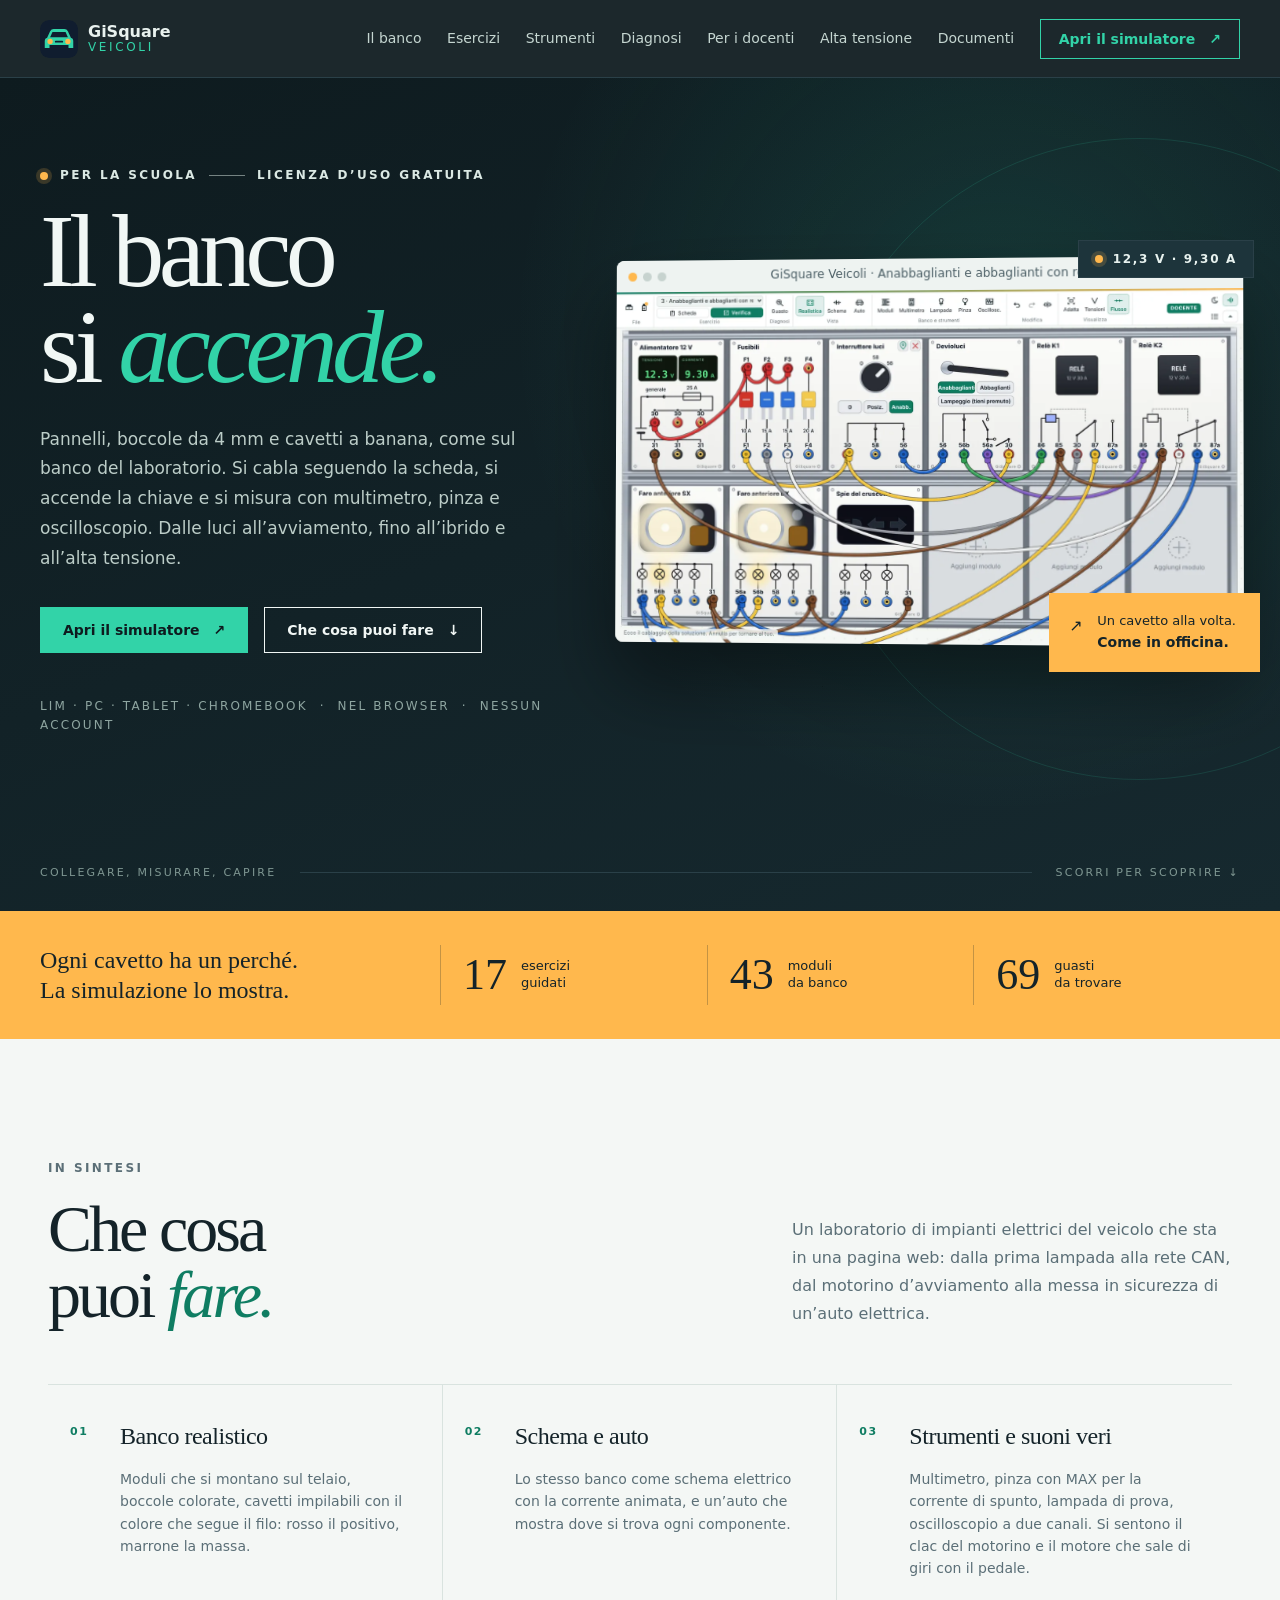
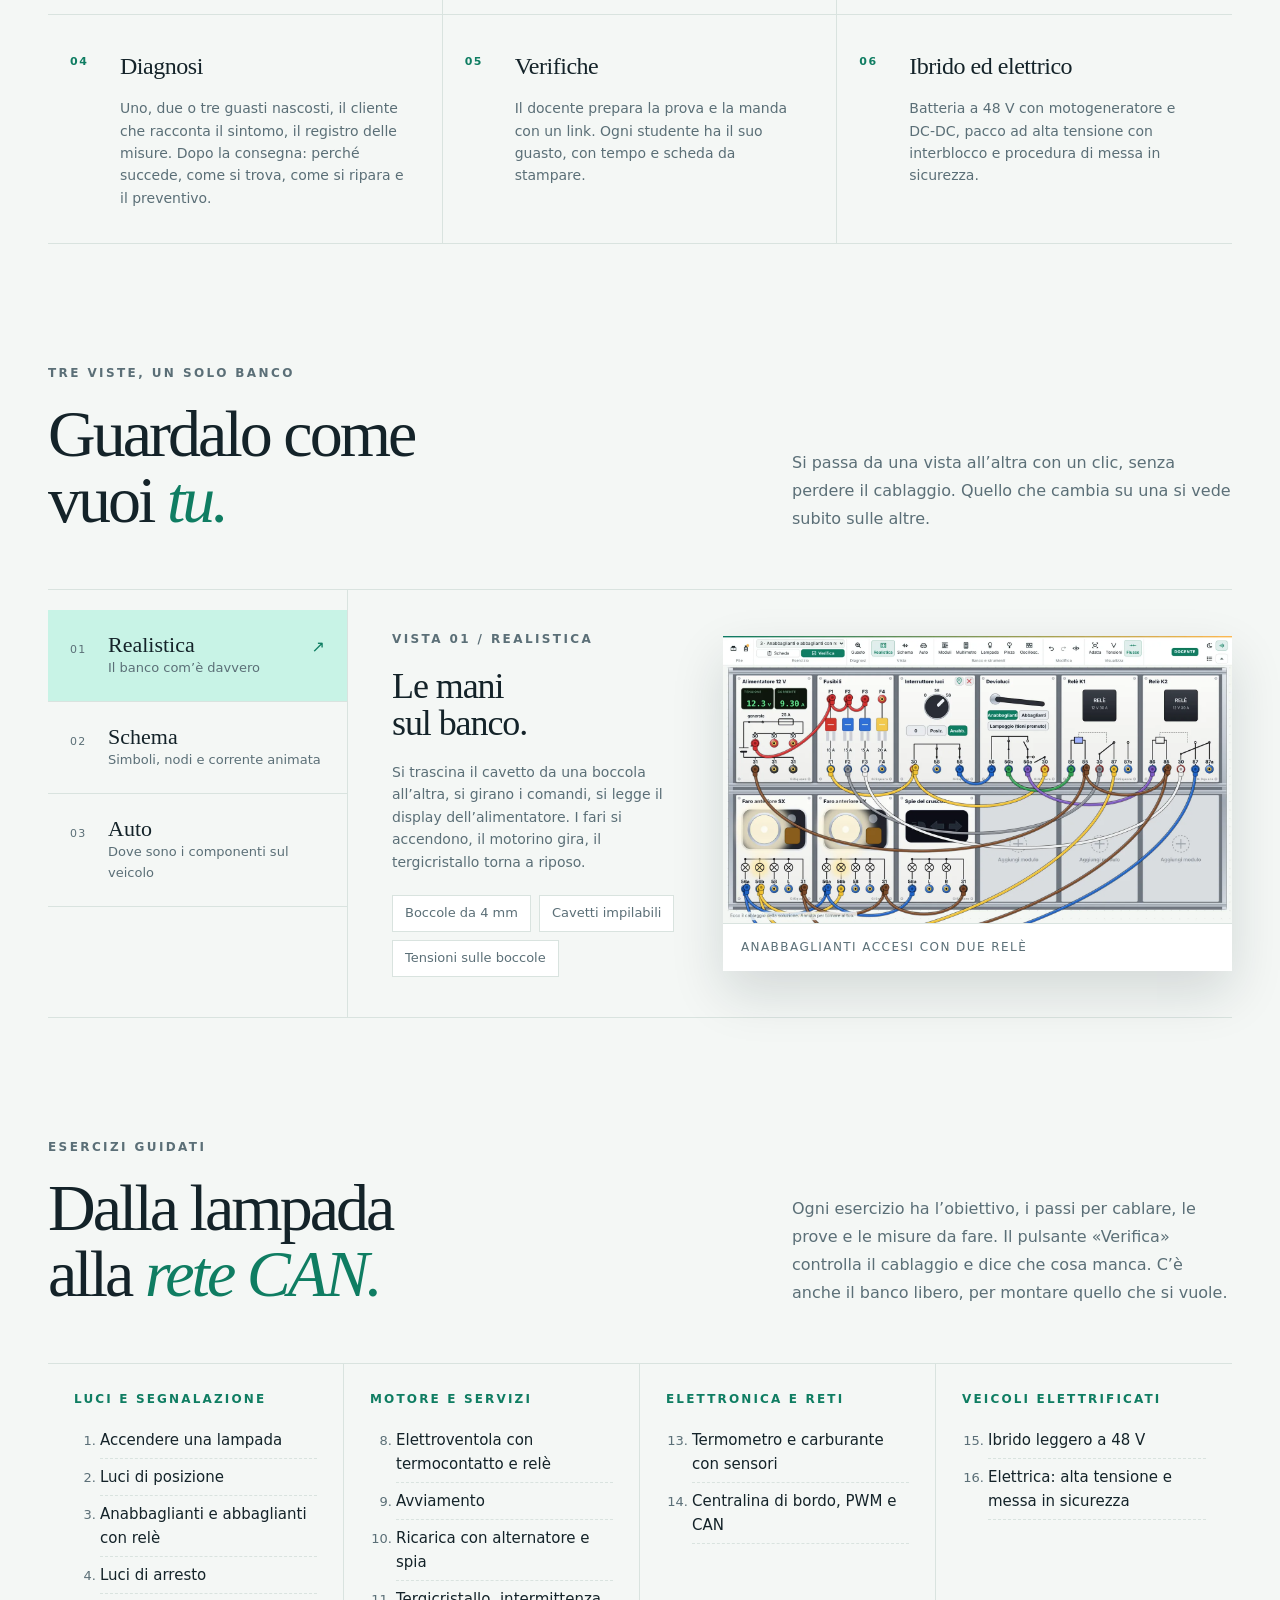
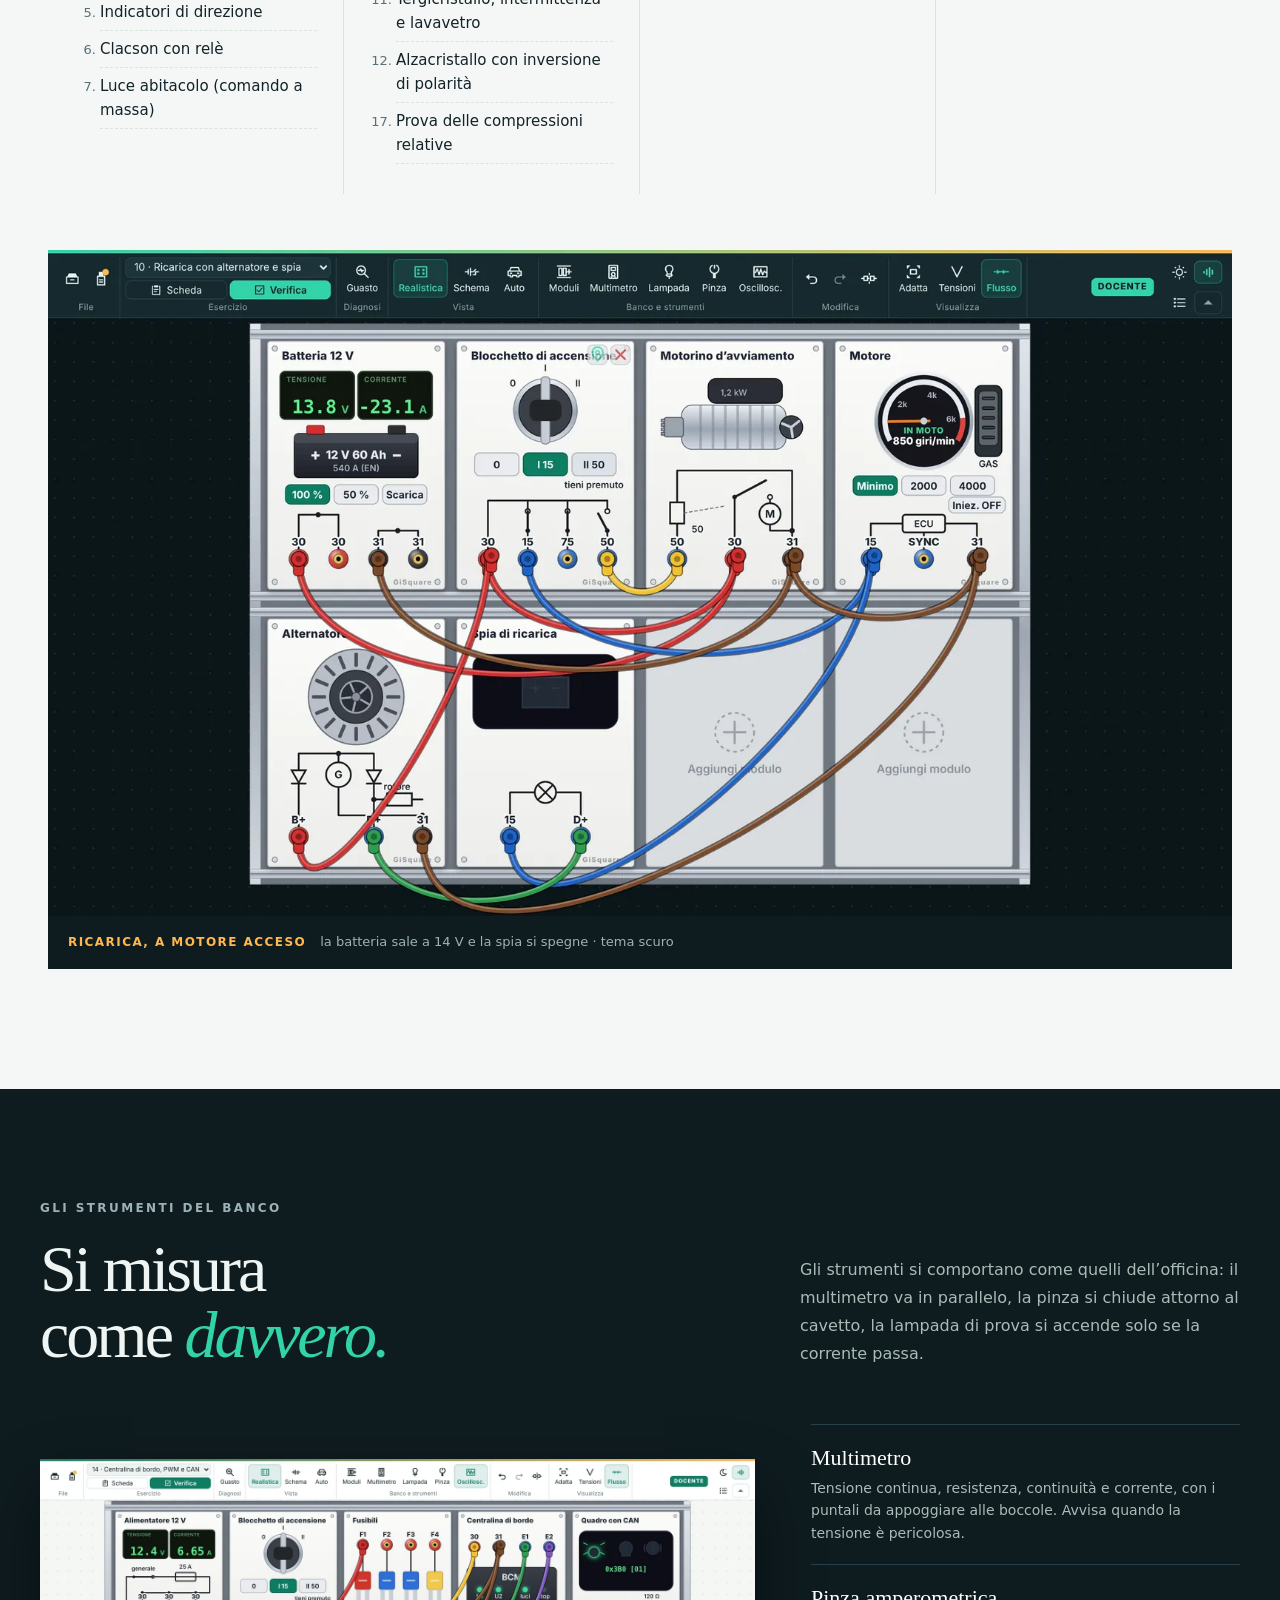
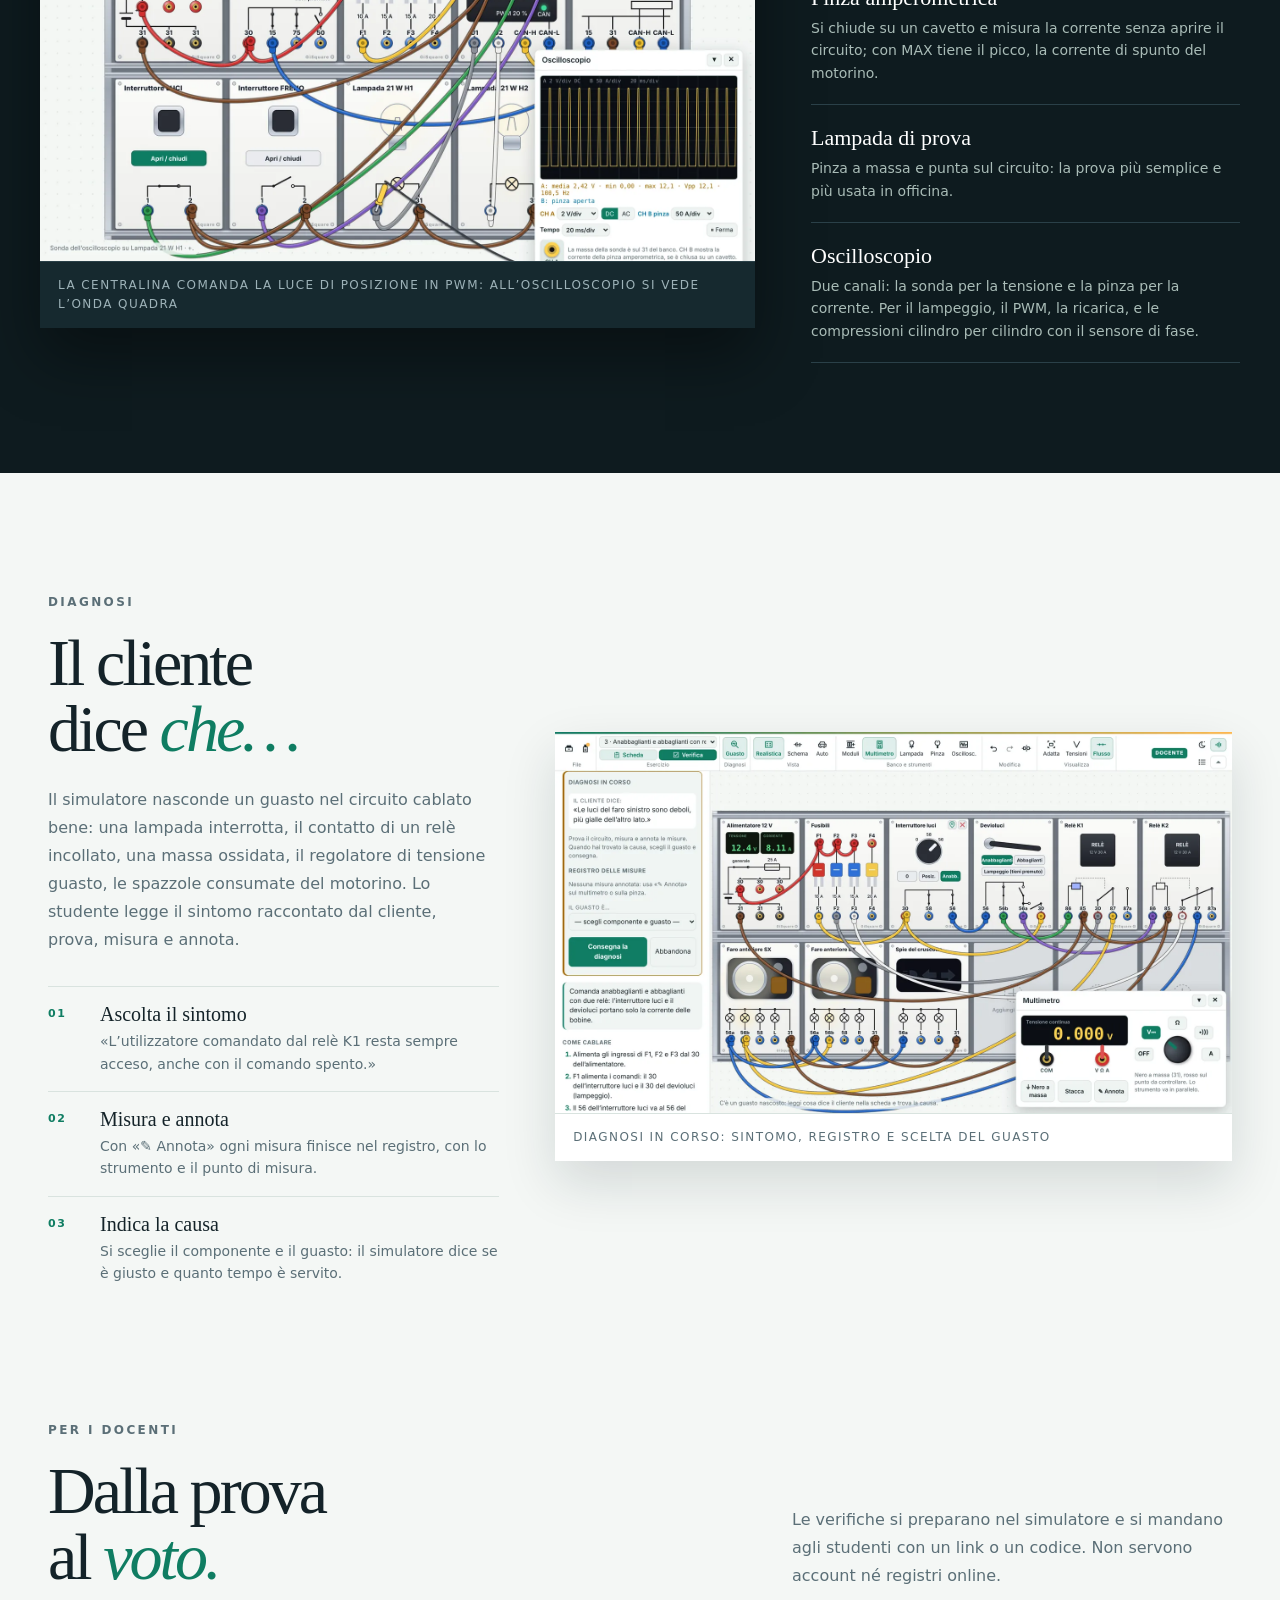
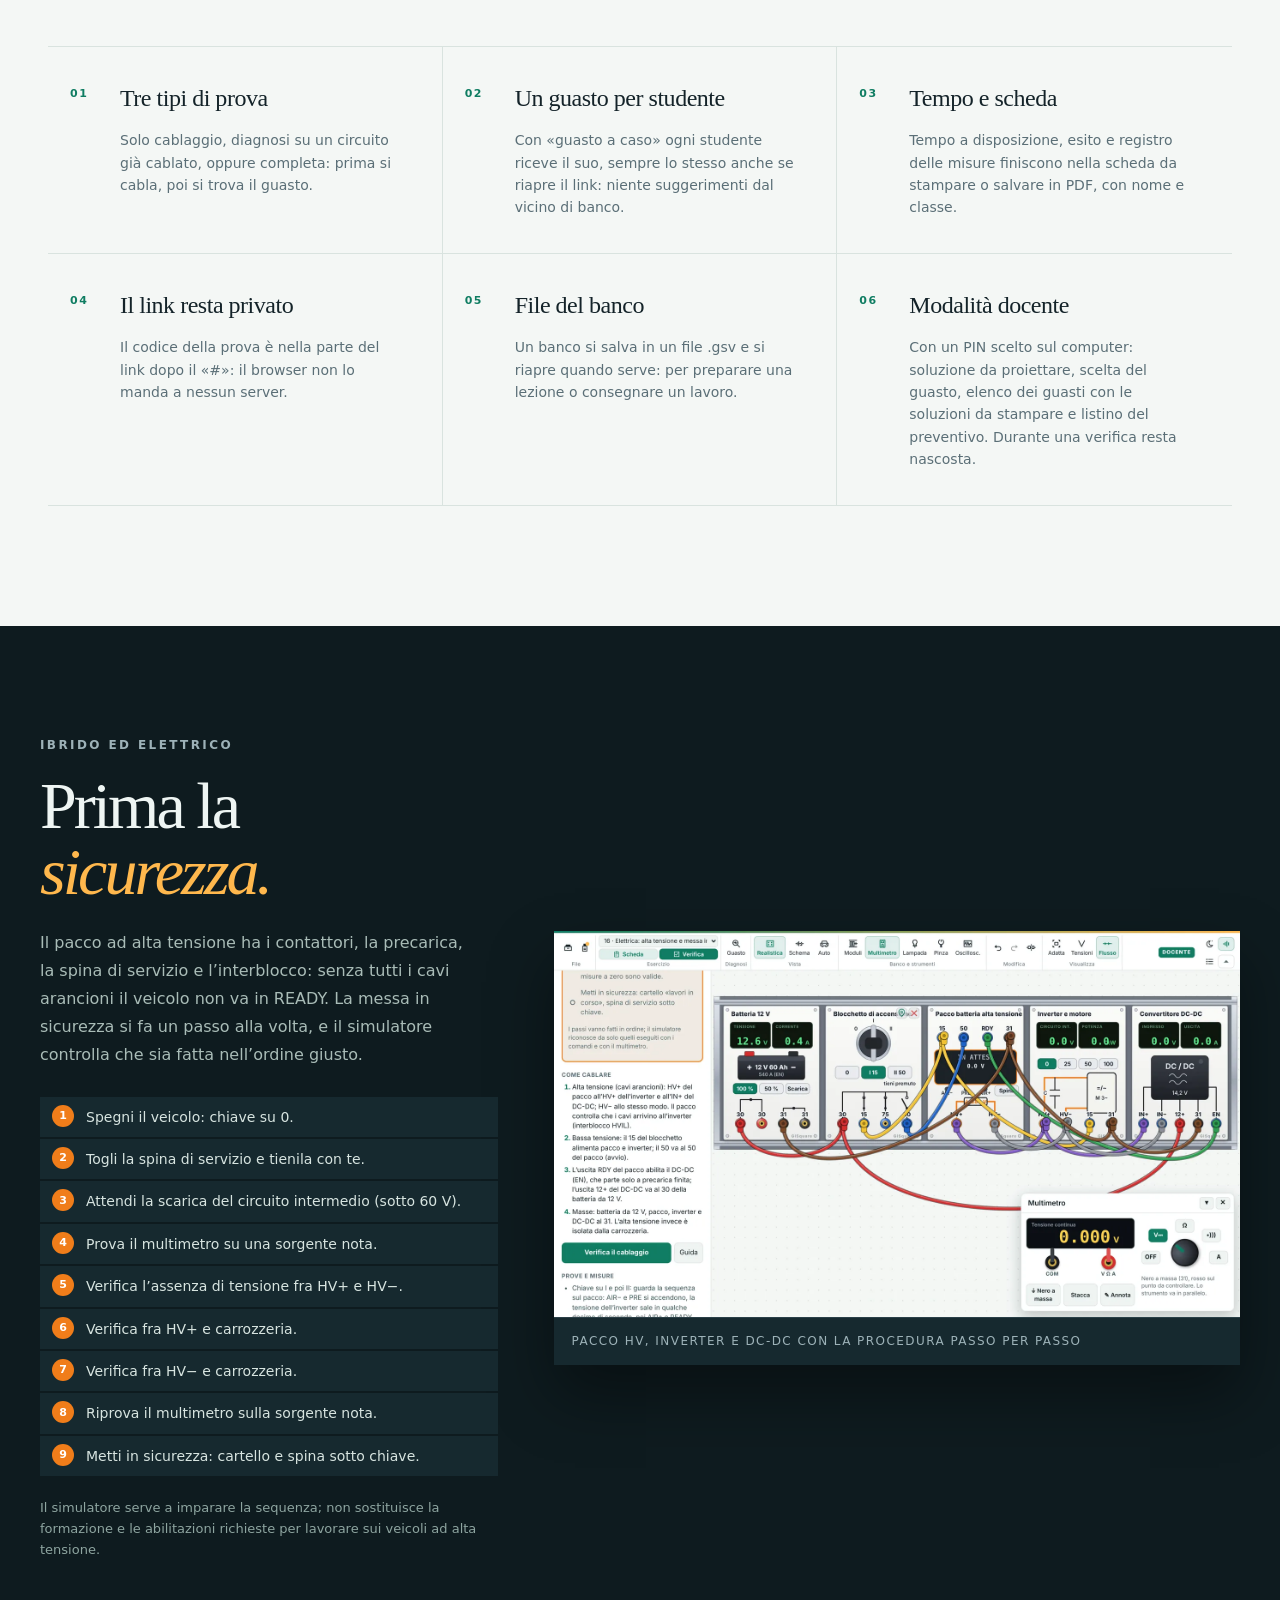
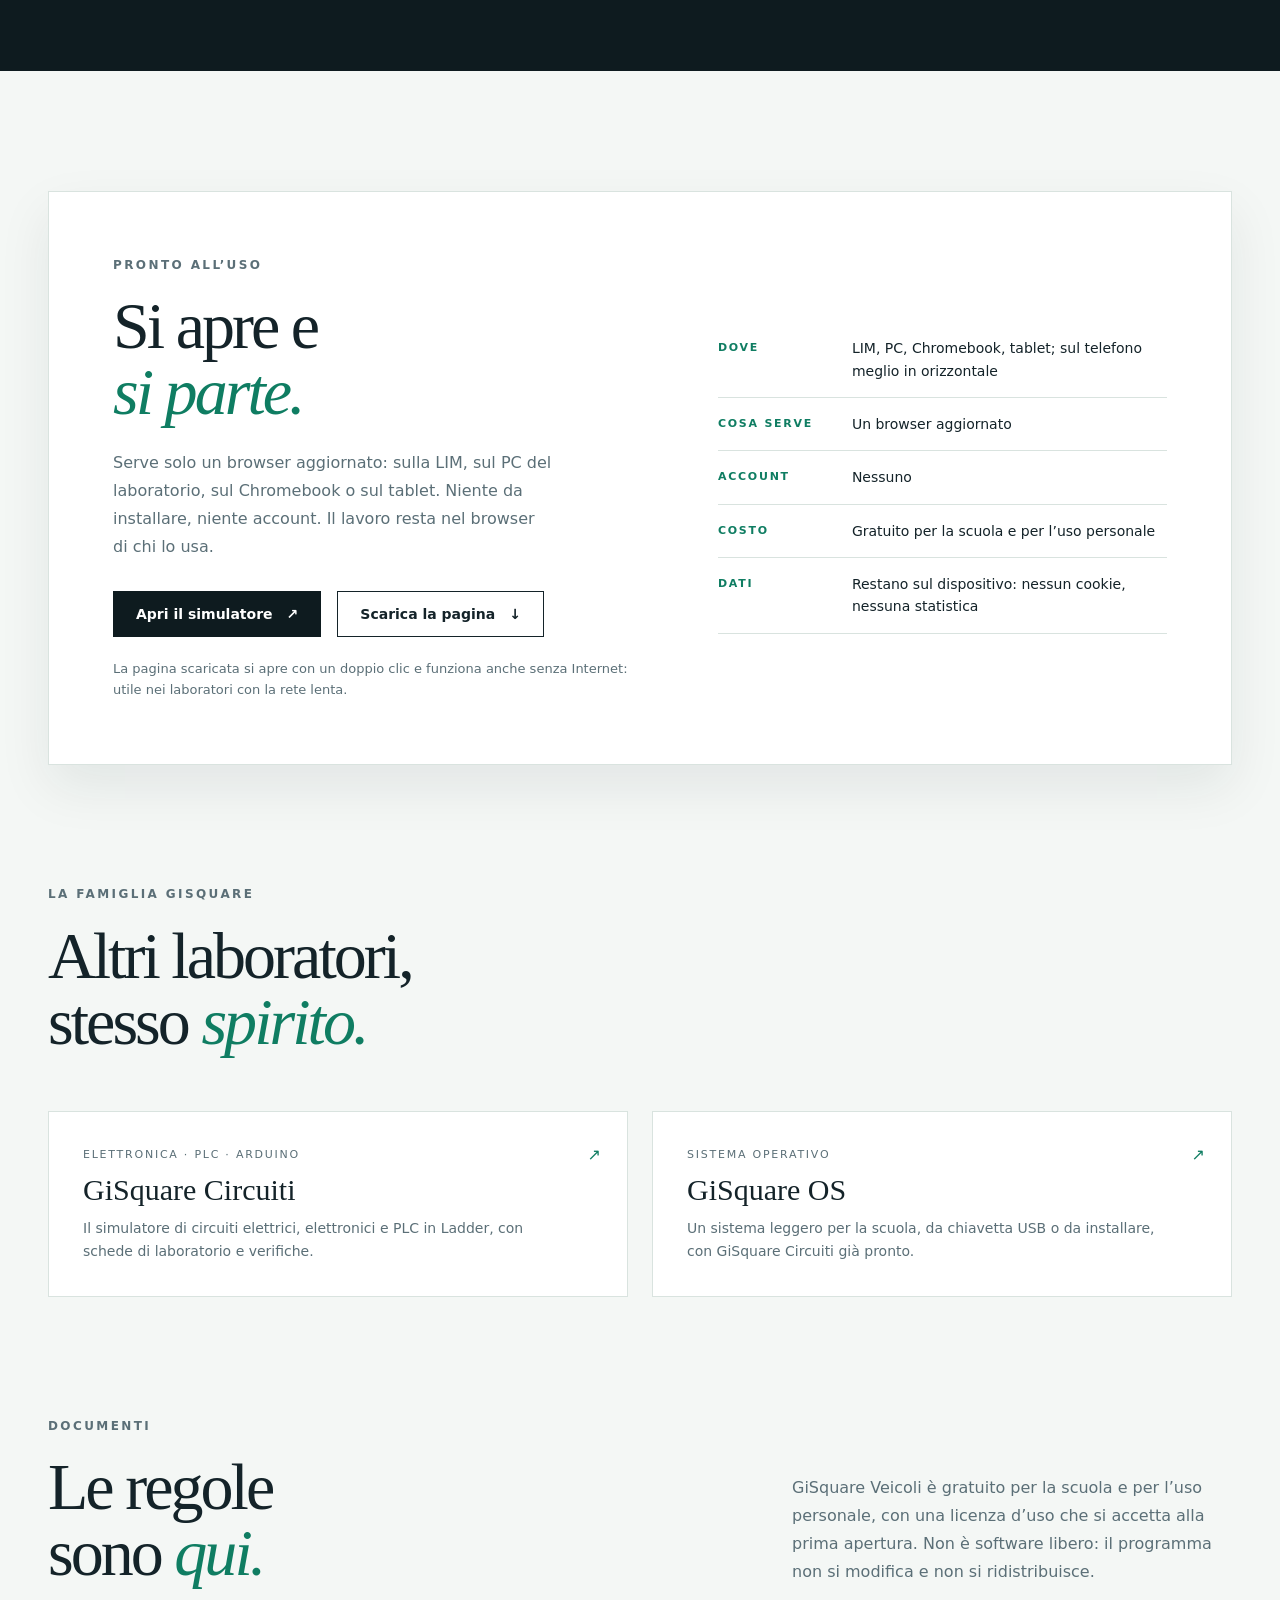
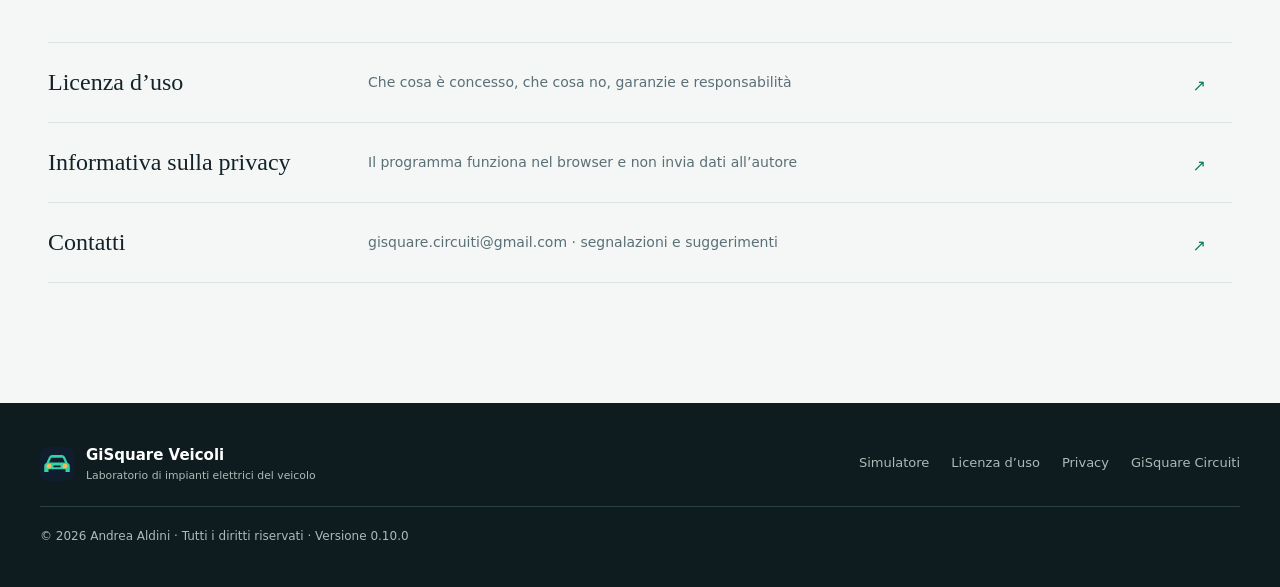
==== index.html @ 6c03151a "GiSquare Veicoli 0.10.0 Co-Authored-By: Claude Opus 5.5 <noreply@anthropic.com> Claude-Session: http" ====
<!doctype html>
<html lang="it">
<head>
<meta charset="utf-8">
<meta name="viewport" content="width=device-width, initial-scale=1">
<title>GiSquare Veicoli · il banco di impianti elettrici del veicolo</title>
<meta name="description" content="Laboratorio virtuale di impianti elettrici del veicolo per la scuola: banco con boccole e cavetti, schema elettrico, multimetro, pinza, oscilloscopio, diagnosi dei guasti e verifiche. Gratuito, nel browser, senza account.">
<link rel="canonical" href="https://gisquarecircuiti.github.io/GiSquareVeicoli/">
<link rel="icon" type="image/svg+xml" href="assets/favicon.svg?v=8822003e4b">
<meta property="og:title" content="GiSquare Veicoli">
<meta property="og:description" content="Il banco di impianti elettrici del veicolo, nel browser. Per la scuola, gratuito.">
<meta property="og:image" content="https://gisquarecircuiti.github.io/GiSquareVeicoli/assets/banco.webp">
<meta name="theme-color" content="#0e1b1f">
<script>
  // I link delle verifiche aperti sull'indirizzo del sito vanno al simulatore.
  if (/^#verifica=/.test(location.hash)) location.replace('app/' + location.hash);
</script>
<link rel="stylesheet" href="styles.css?v=4b788b6f47">
</head>
<body>
<a class="salta" href="#contenuto">Vai al contenuto</a>

<header class="testata" id="testata">
  <a class="marchio" href="#inizio" aria-label="GiSquare Veicoli, inizio pagina">
    <img src="assets/favicon.svg?v=8822003e4b" alt="" width="38" height="38">
    <span><b>GiSquare</b><small>VEICOLI</small></span>
  </a>
  <button class="apri-menu" type="button" aria-expanded="false" aria-controls="nav">Menu</button>
  <nav id="nav" aria-label="Sezioni">
    <a href="#viste">Il banco</a>
    <a href="#esercizi">Esercizi</a>
    <a href="#strumenti">Strumenti</a>
    <a href="#diagnosi">Diagnosi</a>
    <a href="#docenti">Per i docenti</a>
    <a href="#alta-tensione">Alta tensione</a>
    <a href="#documenti">Documenti</a>
    <a class="bottone contorno" href="app/">Apri il simulatore <span aria-hidden="true">↗</span></a>
  </nav>
</header>

<main id="contenuto">

<section class="eroe" id="inizio">
  <div class="eroe-testo">
    <p class="occhiello"><span class="punto"></span>Per la scuola <span class="trattino"></span> Licenza d’uso gratuita</p>
    <h1>Il banco<br>si <em>accende.</em></h1>
    <p class="sottotitolo">Pannelli, boccole da 4 mm e cavetti a banana, come sul banco del laboratorio. Si cabla seguendo la scheda, si accende la chiave e si misura con multimetro, pinza e oscilloscopio. Dalle luci all’avviamento, fino all’ibrido e all’alta tensione.</p>
    <div class="azioni">
      <a class="bottone pieno" href="app/">Apri il simulatore <span aria-hidden="true">↗</span></a>
      <a class="bottone contorno" href="#sintesi">Che cosa puoi fare <span aria-hidden="true">↓</span></a>
    </div>
    <p class="piattaforme">LIM · PC · tablet · Chromebook <span>·</span> nel browser <span>·</span> nessun account</p>
  </div>
  <figure class="eroe-foto">
    <div class="finestra">
      <div class="finestra-barra"><i></i><i></i><i></i><span>GiSquare Veicoli · Anabbaglianti e abbaglianti con relè</span></div>
      <img src="assets/banco.webp?v=d91867b93e" width="1600" height="900" alt="Il banco con alimentatore, fusibili, interruttore luci, devioluci, due relè e i fari accesi, collegati con cavetti colorati">
    </div>
    <span class="etichetta-foto alto"><span class="punto"></span>12,3 V · 9,30 A</span>
    <figcaption class="cartellino"><span aria-hidden="true">↗</span> Un cavetto alla volta.<b>Come in officina.</b></figcaption>
  </figure>
  <div class="eroe-piede"><span>Collegare, misurare, capire</span><span class="riga"></span><a href="#sintesi">Scorri per scoprire ↓</a></div>
</section>

<section class="fascia" aria-label="In numeri">
  <p class="fascia-motto">Ogni cavetto ha un perché.<br>La simulazione lo mostra.</p>
  <div class="numero"><b>17</b><span>esercizi<br>guidati</span></div>
  <div class="numero"><b>43</b><span>moduli<br>da banco</span></div>
  <div class="numero"><b>69</b><span>guasti<br>da trovare</span></div>
</section>

<section class="sezione sintesi" id="sintesi">
  <div class="intesta">
    <div><p class="occhiello">In sintesi</p><h2>Che cosa<br>puoi <em>fare.</em></h2></div>
    <p class="intesta-testo">Un laboratorio di impianti elettrici del veicolo che sta in una pagina web: dalla prima lampada alla rete CAN, dal motorino d’avviamento alla messa in sicurezza di un’auto elettrica.</p>
  </div>
  <ol class="griglia-6">
    <li><span>01</span><h3>Banco realistico</h3><p>Moduli che si montano sul telaio, boccole colorate, cavetti impilabili con il colore che segue il filo: rosso il positivo, marrone la massa.</p></li>
    <li><span>02</span><h3>Schema e auto</h3><p>Lo stesso banco come schema elettrico con la corrente animata, e un’auto che mostra dove si trova ogni componente.</p></li>
    <li><span>03</span><h3>Strumenti e suoni veri</h3><p>Multimetro, pinza con MAX per la corrente di spunto, lampada di prova, oscilloscopio a due canali. Si sentono il clac del motorino e il motore che sale di giri con il pedale.</p></li>
    <li><span>04</span><h3>Diagnosi</h3><p>Uno, due o tre guasti nascosti, il cliente che racconta il sintomo, il registro delle misure. Dopo la consegna: perché succede, come si trova, come si ripara e il preventivo.</p></li>
    <li><span>05</span><h3>Verifiche</h3><p>Il docente prepara la prova e la manda con un link. Ogni studente ha il suo guasto, con tempo e scheda da stampare.</p></li>
    <li><span>06</span><h3>Ibrido ed elettrico</h3><p>Batteria a 48 V con motogeneratore e DC-DC, pacco ad alta tensione con interblocco e procedura di messa in sicurezza.</p></li>
  </ol>
</section>

<section class="sezione viste" id="viste">
  <div class="intesta">
    <div><p class="occhiello">Tre viste, un solo banco</p><h2>Guardalo come<br>vuoi <em>tu.</em></h2></div>
    <p class="intesta-testo">Si passa da una vista all’altra con un clic, senza perdere il cablaggio. Quello che cambia su una si vede subito sulle altre.</p>
  </div>
  <div class="schede-viste">
    <div class="elenco-viste" role="tablist" aria-label="Viste">
      <button role="tab" aria-selected="true" aria-controls="v-reale" id="t-reale"><span>01</span><b>Realistica</b><small>Il banco com’è davvero</small></button>
      <button role="tab" aria-selected="false" aria-controls="v-schema" id="t-schema" tabindex="-1"><span>02</span><b>Schema</b><small>Simboli, nodi e corrente animata</small></button>
      <button role="tab" aria-selected="false" aria-controls="v-auto" id="t-auto" tabindex="-1"><span>03</span><b>Auto</b><small>Dove sono i componenti sul veicolo</small></button>
    </div>
    <div class="pannello-vista" role="tabpanel" id="v-reale" aria-labelledby="t-reale">
      <div class="vista-testo"><p class="occhiello">Vista 01 / Realistica</p><h3>Le mani<br>sul banco.</h3><p>Si trascina il cavetto da una boccola all’altra, si girano i comandi, si legge il display dell’alimentatore. I fari si accendono, il motorino gira, il tergicristallo torna a riposo.</p><ul class="pastiglie"><li>Boccole da 4 mm</li><li>Cavetti impilabili</li><li>Tensioni sulle boccole</li></ul></div>
      <figure class="foto-vista"><img src="assets/banco.webp?v=d91867b93e" width="1600" height="900" alt="Vista realistica del banco" loading="lazy"><figcaption>Anabbaglianti accesi con due relè</figcaption></figure>
    </div>
    <div class="pannello-vista" role="tabpanel" id="v-schema" aria-labelledby="t-schema" hidden>
      <div class="vista-testo"><p class="occhiello">Vista 02 / Schema</p><h3>Il disegno<br>che spiega.</h3><p>Lo stesso cablaggio diventa uno schema con i simboli dei componenti e la corrente che scorre nei fili: si vede dove passa e dove si ferma.</p><ul class="pastiglie"><li>Simboli dei componenti</li><li>Corrente animata</li><li>Stesso cablaggio</li></ul></div>
      <figure class="foto-vista"><img src="assets/schema.webp?v=69f891ab80" width="1600" height="900" alt="Vista schema elettrico dello stesso banco" loading="lazy"><figcaption>Lo stesso circuito, in forma di schema</figcaption></figure>
    </div>
    <div class="pannello-vista" role="tabpanel" id="v-auto" aria-labelledby="t-auto" hidden>
      <div class="vista-testo"><p class="occhiello">Vista 03 / Auto</p><h3>Dal banco<br>al veicolo.</h3><p>Un’auto vista di fianco e dall’alto mostra dove si trovano i componenti montati sul banco: si tocca un componente e si torna al suo pannello.</p><ul class="pastiglie"><li>Fianco e pianta</li><li>Posizioni tipiche</li><li>Anche le parti EV</li></ul></div>
      <figure class="foto-vista"><img src="assets/auto.webp?v=bb07672b60" width="1600" height="900" alt="Vista auto con i componenti indicati sul veicolo" loading="lazy"><figcaption>Dove sono fari, relè, batteria e devioluci</figcaption></figure>
    </div>
  </div>
</section>

<section class="sezione esercizi" id="esercizi">
  <div class="intesta">
    <div><p class="occhiello">Esercizi guidati</p><h2>Dalla lampada<br>alla <em>rete CAN.</em></h2></div>
    <p class="intesta-testo">Ogni esercizio ha l’obiettivo, i passi per cablare, le prove e le misure da fare. Il pulsante «Verifica» controlla il cablaggio e dice che cosa manca. C’è anche il banco libero, per montare quello che si vuole.</p>
  </div>
  <div class="gruppi">
    <div class="gruppo"><h3><span>Luci e segnalazione</span></h3><ol start="1"><li>Accendere una lampada</li><li>Luci di posizione</li><li>Anabbaglianti e abbaglianti con relè</li><li>Luci di arresto</li><li>Indicatori di direzione</li><li>Clacson con relè</li><li>Luce abitacolo (comando a massa)</li></ol></div>
    <div class="gruppo"><h3><span>Motore e servizi</span></h3><ol start="8"><li>Elettroventola con termocontatto e relè</li><li>Avviamento</li><li>Ricarica con alternatore e spia</li><li>Tergicristallo, intermittenza e lavavetro</li><li>Alzacristallo con inversione di polarità</li></ol><ol start="17"><li>Prova delle compressioni relative</li></ol></div>
    <div class="gruppo"><h3><span>Elettronica e reti</span></h3><ol start="13"><li>Termometro e carburante con sensori</li><li>Centralina di bordo, PWM e CAN</li></ol></div>
    <div class="gruppo"><h3><span>Veicoli elettrificati</span></h3><ol start="15"><li>Ibrido leggero a 48 V</li><li>Elettrica: alta tensione e messa in sicurezza</li></ol></div>
  </div>
  <figure class="foto-larga"><img src="assets/ricarica-scuro.webp?v=dd5e781f29" width="1600" height="900" alt="Esercizio di ricarica a motore acceso: batteria a 14 V, motore a 850 giri al minuto" loading="lazy"><figcaption><span>Ricarica, a motore acceso</span> la batteria sale a 14 V e la spia si spegne · tema scuro</figcaption></figure>
</section>

<section class="sezione strumenti scura" id="strumenti">
  <div class="intesta">
    <div><p class="occhiello">Gli strumenti del banco</p><h2>Si misura<br>come <em>davvero.</em></h2></div>
    <p class="intesta-testo">Gli strumenti si comportano come quelli dell’officina: il multimetro va in parallelo, la pinza si chiude attorno al cavetto, la lampada di prova si accende solo se la corrente passa.</p>
  </div>
  <div class="due-colonne">
    <figure class="foto-vista"><img src="assets/oscilloscopio.webp?v=94d6a7a967" width="1600" height="900" alt="Oscilloscopio che mostra il comando PWM della centralina sulla lampada posteriore" loading="lazy"><figcaption>La centralina comanda la luce di posizione in PWM: all’oscilloscopio si vede l’onda quadra</figcaption></figure>
    <ul class="schede-strumenti">
      <li><b>Multimetro</b><span>Tensione continua, resistenza, continuità e corrente, con i puntali da appoggiare alle boccole. Avvisa quando la tensione è pericolosa.</span></li>
      <li><b>Pinza amperometrica</b><span>Si chiude su un cavetto e misura la corrente senza aprire il circuito; con MAX tiene il picco, la corrente di spunto del motorino.</span></li>
      <li><b>Lampada di prova</b><span>Pinza a massa e punta sul circuito: la prova più semplice e più usata in officina.</span></li>
      <li><b>Oscilloscopio</b><span>Due canali: la sonda per la tensione e la pinza per la corrente. Per il lampeggio, il PWM, la ricarica, e le compressioni cilindro per cilindro con il sensore di fase.</span></li>
    </ul>
  </div>
</section>

<section class="sezione diagnosi" id="diagnosi">
  <div class="due-colonne inverso">
    <div>
      <p class="occhiello">Diagnosi</p>
      <h2>Il cliente<br>dice <em>che…</em></h2>
      <p class="intesta-testo">Il simulatore nasconde un guasto nel circuito cablato bene: una lampada interrotta, il contatto di un relè incollato, una massa ossidata, il regolatore di tensione guasto, le spazzole consumate del motorino. Lo studente legge il sintomo raccontato dal cliente, prova, misura e annota.</p>
      <ol class="passi">
        <li><b>Ascolta il sintomo</b><span>«L’utilizzatore comandato dal relè K1 resta sempre acceso, anche con il comando spento.»</span></li>
        <li><b>Misura e annota</b><span>Con «✎ Annota» ogni misura finisce nel registro, con lo strumento e il punto di misura.</span></li>
        <li><b>Indica la causa</b><span>Si sceglie il componente e il guasto: il simulatore dice se è giusto e quanto tempo è servito.</span></li>
      </ol>
    </div>
    <figure class="foto-vista"><img src="assets/diagnosi.webp?v=4df94ea071" width="1600" height="900" alt="Diagnosi in corso con il sintomo del cliente e il registro delle misure" loading="lazy"><figcaption>Diagnosi in corso: sintomo, registro e scelta del guasto</figcaption></figure>
  </div>
</section>

<section class="sezione docenti" id="docenti">
  <div class="intesta">
    <div><p class="occhiello">Per i docenti</p><h2>Dalla prova<br>al <em>voto.</em></h2></div>
    <p class="intesta-testo">Le verifiche si preparano nel simulatore e si mandano agli studenti con un link o un codice. Non servono account né registri online.</p>
  </div>
  <ol class="griglia-6 tre">
    <li><span>01</span><h3>Tre tipi di prova</h3><p>Solo cablaggio, diagnosi su un circuito già cablato, oppure completa: prima si cabla, poi si trova il guasto.</p></li>
    <li><span>02</span><h3>Un guasto per studente</h3><p>Con «guasto a caso» ogni studente riceve il suo, sempre lo stesso anche se riapre il link: niente suggerimenti dal vicino di banco.</p></li>
    <li><span>03</span><h3>Tempo e scheda</h3><p>Tempo a disposizione, esito e registro delle misure finiscono nella scheda da stampare o salvare in PDF, con nome e classe.</p></li>
    <li><span>04</span><h3>Il link resta privato</h3><p>Il codice della prova è nella parte del link dopo il «#»: il browser non lo manda a nessun server.</p></li>
    <li><span>05</span><h3>File del banco</h3><p>Un banco si salva in un file .gsv e si riapre quando serve: per preparare una lezione o consegnare un lavoro.</p></li>
    <li><span>06</span><h3>Modalità docente</h3><p>Con un PIN scelto sul computer: soluzione da proiettare, scelta del guasto, elenco dei guasti con le soluzioni da stampare e listino del preventivo. Durante una verifica resta nascosta.</p></li>
  </ol>
</section>

<section class="sezione alta scura" id="alta-tensione">
  <div class="due-colonne">
    <div>
      <p class="occhiello arancio">Ibrido ed elettrico</p>
      <h2>Prima la<br><em>sicurezza.</em></h2>
      <p class="intesta-testo">Il pacco ad alta tensione ha i contattori, la precarica, la spina di servizio e l’interblocco: senza tutti i cavi arancioni il veicolo non va in READY. La messa in sicurezza si fa un passo alla volta, e il simulatore controlla che sia fatta nell’ordine giusto.</p>
      <ol class="procedura">
        <li>Spegni il veicolo: chiave su 0.</li>
        <li>Togli la spina di servizio e tienila con te.</li>
        <li>Attendi la scarica del circuito intermedio (sotto 60 V).</li>
        <li>Prova il multimetro su una sorgente nota.</li>
        <li>Verifica l’assenza di tensione fra HV+ e HV−.</li>
        <li>Verifica fra HV+ e carrozzeria.</li>
        <li>Verifica fra HV− e carrozzeria.</li>
        <li>Riprova il multimetro sulla sorgente nota.</li>
        <li>Metti in sicurezza: cartello e spina sotto chiave.</li>
      </ol>
      <p class="nota">Il simulatore serve a imparare la sequenza; non sostituisce la formazione e le abilitazioni richieste per lavorare sui veicoli ad alta tensione.</p>
    </div>
    <figure class="foto-vista"><img src="assets/alta-tensione.webp?v=b2bb347fac" width="1600" height="900" alt="Esercizio sull'auto elettrica con pacco ad alta tensione, inverter, DC-DC e procedura di messa in sicurezza" loading="lazy"><figcaption>Pacco HV, inverter e DC-DC con la procedura passo per passo</figcaption></figure>
  </div>
</section>

<section class="sezione usa" id="usa">
  <div class="usa-riquadro">
    <div>
      <p class="occhiello">Pronto all’uso</p>
      <h2>Si apre e<br><em>si parte.</em></h2>
      <p class="intesta-testo">Serve solo un browser aggiornato: sulla LIM, sul PC del laboratorio, sul Chromebook o sul tablet. Niente da installare, niente account. Il lavoro resta nel browser di chi lo usa.</p>
      <div class="azioni">
        <a class="bottone pieno" href="app/">Apri il simulatore <span aria-hidden="true">↗</span></a>
        <a class="bottone contorno" href="app/index.html" download="GiSquare-Veicoli.html">Scarica la pagina <span aria-hidden="true">↓</span></a>
      </div>
      <p class="nota">La pagina scaricata si apre con un doppio clic e funziona anche senza Internet: utile nei laboratori con la rete lenta.</p>
    </div>
    <ul class="requisiti">
      <li><b>Dove</b><span>LIM, PC, Chromebook, tablet; sul telefono meglio in orizzontale</span></li>
      <li><b>Cosa serve</b><span>Un browser aggiornato</span></li>
      <li><b>Account</b><span>Nessuno</span></li>
      <li><b>Costo</b><span>Gratuito per la scuola e per l’uso personale</span></li>
      <li><b>Dati</b><span>Restano sul dispositivo: nessun cookie, nessuna statistica</span></li>
    </ul>
  </div>
</section>

<section class="sezione famiglia" id="famiglia">
  <div class="intesta">
    <div><p class="occhiello">La famiglia GiSquare</p><h2>Altri laboratori,<br>stesso <em>spirito.</em></h2></div>
  </div>
  <div class="carte">
    <a class="carta" href="https://gisquarecircuiti.github.io/GiSquareCircuiti/"><span class="carta-tag">Elettronica · PLC · Arduino</span><b>GiSquare Circuiti</b><span>Il simulatore di circuiti elettrici, elettronici e PLC in Ladder, con schede di laboratorio e verifiche.</span><i aria-hidden="true">↗</i></a>
    <a class="carta" href="https://gisquarecircuiti.github.io/GiSquareOS/"><span class="carta-tag">Sistema operativo</span><b>GiSquare OS</b><span>Un sistema leggero per la scuola, da chiavetta USB o da installare, con GiSquare Circuiti già pronto.</span><i aria-hidden="true">↗</i></a>
  </div>
</section>

<section class="sezione documenti" id="documenti">
  <div class="intesta">
    <div><p class="occhiello">Documenti</p><h2>Le regole<br>sono <em>qui.</em></h2></div>
    <p class="intesta-testo">GiSquare Veicoli è gratuito per la scuola e per l’uso personale, con una licenza d’uso che si accetta alla prima apertura. Non è software libero: il programma non si modifica e non si ridistribuisce.</p>
  </div>
  <ul class="documenti-elenco">
    <li><a href="legal/LICENZA-D-USO.html"><b>Licenza d’uso</b><span>Che cosa è concesso, che cosa no, garanzie e responsabilità</span><i aria-hidden="true">↗</i></a></li>
    <li><a href="legal/INFORMATIVA-PRIVACY.html"><b>Informativa sulla privacy</b><span>Il programma funziona nel browser e non invia dati all’autore</span><i aria-hidden="true">↗</i></a></li>
    <li><a href="mailto:gisquare.circuiti@gmail.com"><b>Contatti</b><span>gisquare.circuiti@gmail.com · segnalazioni e suggerimenti</span><i aria-hidden="true">↗</i></a></li>
  </ul>
</section>

</main>

<footer class="piede">
  <div class="piede-marchio"><img src="assets/favicon.svg?v=8822003e4b" alt="" width="34" height="34"><span><b>GiSquare Veicoli</b><small>Laboratorio di impianti elettrici del veicolo</small></span></div>
  <nav aria-label="Collegamenti"><a href="app/">Simulatore</a><a href="legal/LICENZA-D-USO.html">Licenza d’uso</a><a href="legal/INFORMATIVA-PRIVACY.html">Privacy</a><a href="https://gisquarecircuiti.github.io/GiSquareCircuiti/">GiSquare Circuiti</a></nav>
  <p>© 2026 Andrea Aldini · Tutti i diritti riservati · Versione <span id="versione">0.10.0</span></p>
</footer>

<script src="sito.js?v=09aad7f8fa" defer></script>
</body>
</html>
---- styles.css ----
/* GiSquare Veicoli · sito. Stessa impostazione di GiSquare Circuiti, colori del marchio Veicoli:
   verde acqua della carrozzeria e ambra dei fari, su fondo grafite. */
:root {
  --ink: #142329;
  --notte: #0e1b1f;
  --notte-2: #16292f;
  --notte-3: #1d343b;
  --tenue: #5b6f77;
  --tenue-scuro: #9db2b8;
  --verde: #32d3a8;
  --verde-scuro: #0f7d62;
  --verde-tenue: #c8f3e6;
  --ambra: #ffb84d;
  --ambra-tenue: #ffe3b8;
  --arancio: #f07d1a;
  --carta: #f4f7f5;
  --bianco: #fff;
  --linea: #d9e3df;
  --linea-scura: #2a4048;
  --serif: Georgia, 'Times New Roman', serif;
  --sans: system-ui, -apple-system, 'Segoe UI', Roboto, Arial, sans-serif;
  --larghezza: min(1200px, calc(100% - 96px));
  color-scheme: light;
}
* { box-sizing: border-box; }
html { scroll-behavior: smooth; scroll-padding-top: 84px; }
body { margin: 0; background: var(--carta); color: var(--ink); font: 16px/1.6 var(--sans); -webkit-font-smoothing: antialiased; overflow-x: hidden; }
img { max-width: 100%; height: auto; display: block; }
a { color: inherit; }
h1, h2, h3 { font-family: var(--serif); font-weight: 400; margin: 0; letter-spacing: -0.02em; }
h2 { font-size: clamp(40px, 5.4vw, 66px); line-height: 1; letter-spacing: -0.045em; }
h2 em, h1 em { color: var(--verde-scuro); }
.salta { position: absolute; left: -999px; top: 8px; background: var(--ambra); color: var(--ink); padding: 8px 14px; z-index: 50; }
.salta:focus { left: 8px; }
:focus-visible { outline: 2px solid var(--ambra); outline-offset: 3px; }

.occhiello { display: flex; align-items: center; gap: 12px; margin: 0 0 18px; font-size: 12px; font-weight: 700; letter-spacing: 0.2em; text-transform: uppercase; color: var(--tenue); }
.occhiello.arancio { color: var(--ambra); }
.punto { width: 8px; height: 8px; border-radius: 50%; background: var(--ambra); box-shadow: 0 0 0 4px rgba(255, 184, 77, 0.18); flex: none; }
.trattino { width: 36px; height: 1px; background: currentColor; opacity: 0.5; }

.bottone { display: inline-flex; align-items: center; gap: 14px; padding: 15px 22px; font: 700 14px/1 var(--sans); text-decoration: none; border: 1px solid transparent; transition: background 0.15s, color 0.15s, transform 0.15s; white-space: nowrap; }
.bottone:hover { transform: translateY(-1px); }
.bottone.pieno { background: var(--verde); color: var(--notte); }
.bottone.pieno:hover { background: #5de3be; }
.bottone.contorno { border-color: currentColor; }
.bottone.contorno:hover { background: rgba(255, 255, 255, 0.08); }

/* testata */
.testata { position: sticky; top: 0; z-index: 20; height: 78px; display: flex; align-items: center; justify-content: space-between; gap: 24px; padding: 0 max(24px, calc((100% - 1200px) / 2)); background: rgba(14, 27, 31, 0.94); backdrop-filter: blur(10px); color: #e9f2ef; border-bottom: 1px solid var(--linea-scura); }
.marchio { display: flex; align-items: center; gap: 10px; text-decoration: none; flex: none; }
.marchio img { border-radius: 9px; }
.marchio span { display: flex; flex-direction: column; line-height: 1.05; }
.marchio b { font-size: 16px; }
.marchio small { font-size: 12px; letter-spacing: 0.22em; color: var(--verde); }
.testata nav { display: flex; align-items: center; gap: clamp(14px, 2vw, 30px); font-size: 14px; }
.testata nav a:not(.bottone) { text-decoration: none; color: #c5d6d1; }
.testata nav a:not(.bottone):hover { color: var(--verde); }
.testata nav .bottone { padding: 12px 18px; color: var(--verde); }
.apri-menu { display: none; background: none; border: 1px solid var(--linea-scura); color: inherit; font: 600 14px var(--sans); padding: 9px 14px; cursor: pointer; }

/* eroe */
.eroe { position: relative; display: grid; grid-template-columns: 0.9fr 1.1fr; gap: 56px; align-items: center; padding: 88px max(24px, calc((100% - 1200px) / 2)) 0; background: radial-gradient(circle at 78% 30%, rgba(50, 211, 168, 0.13), transparent 42%), linear-gradient(160deg, var(--notte) 0%, var(--notte-2) 100%); color: #f1f7f5; overflow: hidden; }
.eroe::after { content: ''; position: absolute; right: -180px; top: 60px; width: 640px; height: 640px; border: 1px solid rgba(50, 211, 168, 0.14); border-radius: 50%; pointer-events: none; }
.eroe .occhiello { color: #dbe9e4; }
.eroe h1 { font-size: clamp(58px, 8.4vw, 104px); line-height: 0.92; letter-spacing: -0.055em; margin-bottom: 30px; }
.eroe h1 em { color: var(--verde); }
.sottotitolo { font-size: 17px; line-height: 1.75; color: #bccdc8; max-width: 520px; margin: 0 0 34px; }
.azioni { display: flex; flex-wrap: wrap; gap: 16px; }
.eroe .bottone.contorno { color: #f1f7f5; }
.piattaforme { margin: 44px 0 0; font-size: 12px; letter-spacing: 0.18em; text-transform: uppercase; color: #8ea5a0; }
.piattaforme span { margin: 0 6px; }
.eroe-foto { position: relative; margin: 0; z-index: 1; }
.finestra { background: var(--bianco); border-radius: 8px; overflow: hidden; box-shadow: 0 40px 80px rgba(0, 0, 0, 0.45); transform: perspective(1600px) rotateY(-4deg) rotateX(1deg); }
.finestra-barra { display: flex; align-items: center; gap: 6px; height: 32px; padding: 0 12px; background: #eef3f1; color: #4b5e65; font-size: 12px; }
.finestra-barra i { width: 9px; height: 9px; border-radius: 50%; background: #c7d3cf; }
.finestra-barra i:first-child { background: var(--ambra); }
.finestra-barra span { flex: 1; text-align: center; margin-right: 33px; overflow: hidden; white-space: nowrap; text-overflow: ellipsis; }
.etichetta-foto { position: absolute; display: flex; align-items: center; gap: 10px; padding: 11px 16px; background: var(--notte-3); border: 1px solid var(--linea-scura); font: 700 12px var(--sans); letter-spacing: 0.14em; color: #e7f1ee; }
.etichetta-foto.alto { top: -18px; right: -14px; }
.cartellino { position: absolute; right: -20px; bottom: -28px; display: flex; flex-direction: column; padding: 18px 24px 18px 48px; background: var(--ambra); color: var(--ink); font-size: 13px; }
.cartellino span { position: absolute; left: 20px; top: 20px; font-size: 16px; }
.cartellino b { font-size: 14px; }
.eroe-piede { grid-column: 1 / -1; display: flex; align-items: center; gap: 24px; margin-top: 72px; padding-bottom: 30px; font-size: 11px; letter-spacing: 0.2em; text-transform: uppercase; color: #7f9792; }
.eroe-piede .riga { flex: 1; height: 1px; background: var(--linea-scura); }
.eroe-piede a { text-decoration: none; }

/* fascia */
.fascia { display: grid; grid-template-columns: 1.5fr repeat(3, 1fr); align-items: center; padding: 34px max(24px, calc((100% - 1200px) / 2)); background: var(--ambra); color: var(--ink); }
.fascia-motto { margin: 0; font: 400 clamp(20px, 2vw, 24px)/1.25 var(--serif); }
.numero { display: flex; align-items: center; gap: 14px; padding: 8px 0 8px 22px; border-left: 1px solid rgba(20, 35, 41, 0.25); }
.numero b { font: 400 clamp(36px, 3.6vw, 44px)/1 var(--serif); }
.numero span { font-size: 13px; line-height: 1.3; }

/* sezioni */
.sezione { width: var(--larghezza); margin: 0 auto; padding: 120px 0 0; }
.sezione.scura { width: auto; margin-top: 120px; padding: 110px max(24px, calc((100% - 1200px) / 2)); background: var(--notte); color: #eef5f3; }
.scura h2 em { color: var(--verde); }
.scura .occhiello { color: var(--tenue-scuro); }
.scura .intesta-testo { color: #a9bcb7; }
.intesta { display: grid; grid-template-columns: 1fr 1fr; gap: 40px; align-items: end; margin-bottom: 56px; }
.intesta-testo { color: var(--tenue); font-size: 16px; line-height: 1.75; max-width: 440px; justify-self: end; margin: 0; }
.due-colonne .intesta-testo, .usa .intesta-testo { justify-self: start; margin: 24px 0 0; }

.griglia-6 { list-style: none; margin: 0; padding: 0; display: grid; grid-template-columns: repeat(3, 1fr); border-top: 1px solid var(--linea); }
.griglia-6 li { position: relative; padding: 32px 36px 34px 72px; border-bottom: 1px solid var(--linea); }
.griglia-6 li:not(:nth-child(3n)) { border-right: 1px solid var(--linea); }
.griglia-6 li > span { position: absolute; left: 22px; top: 38px; font-size: 11px; letter-spacing: 0.14em; color: var(--verde-scuro); font-weight: 700; }
.griglia-6 h3 { font-size: 24px; margin-bottom: 12px; }
.griglia-6 p { margin: 0; font-size: 14px; color: var(--tenue); }

/* viste */
.schede-viste { display: grid; grid-template-columns: 300px 1fr; border-top: 1px solid var(--linea); border-bottom: 1px solid var(--linea); }
.elenco-viste { display: flex; flex-direction: column; padding: 20px 0; border-right: 1px solid var(--linea); }
.elenco-viste button { position: relative; display: grid; grid-template-columns: 38px 1fr; text-align: left; padding: 22px 22px; background: none; border: 0; border-bottom: 1px solid var(--linea); font: inherit; color: inherit; cursor: pointer; }
.elenco-viste button span { grid-row: span 2; font-size: 11px; color: var(--tenue); padding-top: 9px; letter-spacing: 0.12em; }
.elenco-viste button b { font: 400 22px var(--serif); }
.elenco-viste button small { font-size: 13px; color: var(--tenue); }
.elenco-viste button[aria-selected='true'] { background: var(--verde-tenue); }
.elenco-viste button[aria-selected='true']::after { content: '↗'; position: absolute; right: 22px; top: 24px; color: var(--verde-scuro); }
.pannello-vista[hidden] { display: none; }
.pannello-vista { display: grid; grid-template-columns: 0.8fr 1.4fr; gap: 40px; align-items: center; padding: 40px 0 40px 44px; }
.vista-testo h3 { font-size: 36px; line-height: 1.05; letter-spacing: -0.03em; margin-bottom: 18px; }
.vista-testo p:not(.occhiello) { color: var(--tenue); font-size: 14px; }
.pastiglie { list-style: none; padding: 0; margin: 22px 0 0; display: flex; flex-wrap: wrap; gap: 8px; }
.pastiglie li { border: 1px solid var(--linea); padding: 7px 12px; font-size: 13px; color: var(--tenue); background: var(--bianco); }
.foto-vista { margin: 0; background: var(--bianco); box-shadow: 0 22px 50px rgba(15, 35, 40, 0.14); }
.foto-vista figcaption { padding: 14px 18px; font-size: 12px; letter-spacing: 0.12em; text-transform: uppercase; color: var(--tenue); border-top: 1px solid var(--linea); }
.scura .foto-vista { background: var(--notte-2); box-shadow: 0 30px 60px rgba(0, 0, 0, 0.4); }
.scura .foto-vista figcaption { color: var(--tenue-scuro); border-top-color: var(--linea-scura); }

/* esercizi */
.gruppi { display: grid; grid-template-columns: repeat(4, 1fr); gap: 0; border-top: 1px solid var(--linea); }
.gruppo { padding: 28px 26px 30px; border-right: 1px solid var(--linea); }
.gruppo:last-child { border-right: 0; }
.gruppo h3 { font: 700 12px var(--sans); letter-spacing: 0.18em; text-transform: uppercase; color: var(--verde-scuro); margin-bottom: 16px; }
.gruppo ol { margin: 0; padding-left: 26px; }
.gruppo li { padding: 6px 0; font-size: 15px; border-bottom: 1px dashed var(--linea); }
.gruppo li::marker { color: var(--tenue); font-size: 13px; }
.foto-larga { margin: 56px 0 0; background: var(--notte); }
.foto-larga figcaption { padding: 16px 20px; color: var(--tenue-scuro); font-size: 13px; }
.foto-larga figcaption span { color: var(--ambra); font-weight: 700; letter-spacing: 0.12em; text-transform: uppercase; font-size: 12px; margin-right: 10px; }

/* strumenti, diagnosi, alta tensione */
.due-colonne { display: grid; grid-template-columns: 1.25fr 0.75fr; gap: 56px; align-items: center; }
.due-colonne.inverso, .alta .due-colonne { grid-template-columns: 0.8fr 1.2fr; }
.schede-strumenti { list-style: none; margin: 0; padding: 0; }
.schede-strumenti li { display: flex; flex-direction: column; gap: 6px; padding: 20px 0; border-bottom: 1px solid var(--linea-scura); }
.schede-strumenti li:first-child { border-top: 1px solid var(--linea-scura); }
.schede-strumenti b { font: 400 22px var(--serif); color: #fff; }
.schede-strumenti span { font-size: 14px; color: #a9bcb7; }
.passi { list-style: none; counter-reset: p; margin: 32px 0 0; padding: 0; }
.passi li { counter-increment: p; position: relative; display: flex; flex-direction: column; gap: 4px; padding: 16px 0 16px 52px; border-top: 1px solid var(--linea); }
.passi li::before { content: '0' counter(p); position: absolute; left: 0; top: 18px; font-size: 11px; font-weight: 700; letter-spacing: 0.14em; color: var(--verde-scuro); }
.passi b { font: 400 20px var(--serif); }
.passi span { font-size: 14px; color: var(--tenue); }
.procedura { counter-reset: q; list-style: none; margin: 28px 0 0; padding: 0; display: grid; gap: 2px; }
.procedura li { counter-increment: q; position: relative; padding: 9px 12px 9px 46px; background: var(--notte-2); font-size: 14px; color: #d7e4e0; }
.procedura li::before { content: counter(q); position: absolute; left: 12px; top: 8px; width: 22px; height: 22px; border-radius: 50%; display: grid; place-items: center; font-size: 11px; font-weight: 700; background: var(--arancio); color: #fff; }
.nota { font-size: 13px; color: var(--tenue); margin: 22px 0 0; max-width: 520px; }
.scura .nota { color: #8ea5a0; }
.alta h2 em { color: var(--ambra); }

/* usa */
.usa-riquadro { display: grid; grid-template-columns: 1.1fr 0.9fr; gap: 56px; padding: 64px; background: var(--bianco); border: 1px solid var(--linea); box-shadow: 0 22px 50px rgba(15, 35, 40, 0.08); }
.usa .bottone.pieno { background: var(--notte); color: #fff; }
.usa .bottone.pieno:hover { background: var(--notte-3); }
.usa .azioni { margin-top: 30px; }
.requisiti { list-style: none; margin: 0; padding: 0; align-self: center; }
.requisiti li { display: grid; grid-template-columns: 120px 1fr; gap: 14px; padding: 15px 0; border-bottom: 1px solid var(--linea); font-size: 14px; }
.requisiti b { font-size: 11px; letter-spacing: 0.16em; text-transform: uppercase; color: var(--verde-scuro); padding-top: 2px; }

/* famiglia e documenti */
.carte { display: grid; grid-template-columns: 1fr 1fr; gap: 24px; }
.carta { position: relative; display: flex; flex-direction: column; gap: 10px; padding: 34px 60px 34px 34px; background: var(--bianco); border: 1px solid var(--linea); text-decoration: none; transition: border-color 0.15s, transform 0.15s; }
.carta:hover { border-color: var(--verde-scuro); transform: translateY(-2px); }
.carta-tag { font-size: 11px; letter-spacing: 0.16em; text-transform: uppercase; color: var(--tenue); }
.carta b { font: 400 30px var(--serif); }
.carta span:last-of-type { color: var(--tenue); font-size: 14px; }
.carta i, .documenti-elenco i { position: absolute; right: 26px; top: 30px; font-style: normal; color: var(--verde-scuro); }
.documenti-elenco { list-style: none; margin: 0; padding: 0; border-top: 1px solid var(--linea); }
.documenti-elenco a { position: relative; display: grid; grid-template-columns: 300px 1fr; gap: 20px; padding: 26px 60px 26px 0; border-bottom: 1px solid var(--linea); text-decoration: none; }
.documenti-elenco a:hover b { color: var(--verde-scuro); }
.documenti-elenco b { font: 400 24px var(--serif); }
.documenti-elenco span { color: var(--tenue); align-self: center; font-size: 14px; }

/* piede */
.piede { margin-top: 120px; display: flex; flex-wrap: wrap; align-items: center; justify-content: space-between; gap: 22px; padding: 40px max(24px, calc((100% - 1200px) / 2)); background: var(--notte); color: #a9bcb7; font-size: 13px; }
.piede-marchio { display: flex; align-items: center; gap: 12px; }
.piede-marchio img { border-radius: 8px; }
.piede-marchio span { display: flex; flex-direction: column; }
.piede-marchio b { color: #fff; font-size: 15px; }
.piede nav { display: flex; flex-wrap: wrap; gap: 22px; }
.piede nav a { text-decoration: none; }
.piede nav a:hover { color: var(--verde); }
.piede p { margin: 0; width: 100%; padding-top: 20px; border-top: 1px solid var(--linea-scura); font-size: 12px; }

/* documenti legali */
.legale { width: min(760px, calc(100% - 32px)); margin: 56px auto 0; background: var(--bianco); border: 1px solid var(--linea); padding: clamp(24px, 5vw, 56px); }
.legale h1 { font-size: clamp(34px, 5vw, 48px); margin-bottom: 24px; letter-spacing: -0.03em; }
.legale h2 { font: 400 24px/1.2 var(--serif); letter-spacing: -0.01em; margin: 34px 0 10px; }
.legale h3 { font: 700 15px var(--sans); margin: 22px 0 8px; }
.legale p, .legale li { color: #33464d; }
.legale a { color: var(--verde-scuro); }
.torna { display: inline-block; margin-bottom: 26px; font-size: 13px; color: var(--verde-scuro); text-decoration: none; }

/* schermi più piccoli */
@media (max-width: 1180px) {
  :root { --larghezza: calc(100% - 64px); }
  .testata nav { gap: 16px; font-size: 13px; }
  .eroe { grid-template-columns: 1fr; gap: 64px; padding-top: 64px; }
  .eroe-foto { max-width: 820px; }
  .griglia-6 { grid-template-columns: repeat(2, 1fr); }
  .griglia-6 li:not(:nth-child(3n)) { border-right: 0; }
  .griglia-6 li:nth-child(odd) { border-right: 1px solid var(--linea); }
  .gruppi { grid-template-columns: repeat(2, 1fr); }
  .gruppo:nth-child(2) { border-right: 0; }
  .gruppo:nth-child(-n + 2) { border-bottom: 1px solid var(--linea); }
  .schede-viste { grid-template-columns: 1fr; }
  .elenco-viste { flex-direction: row; border-right: 0; padding: 0; }
  .elenco-viste button { flex: 1; border-bottom: 0; border-right: 1px solid var(--linea); }
  .elenco-viste button[aria-selected='true']::after { display: none; }
  .pannello-vista { grid-template-columns: 1fr; padding: 32px 0; }
  .due-colonne, .due-colonne.inverso, .alta .due-colonne, .usa-riquadro { grid-template-columns: 1fr; }
}
@media (max-width: 960px) {
  .apri-menu { display: block; }
  .testata nav { position: absolute; top: 78px; left: 0; right: 0; flex-direction: column; align-items: stretch; gap: 0; padding: 8px 24px 22px; background: var(--notte); border-bottom: 1px solid var(--linea-scura); display: none; }
  .testata nav.aperto, .testata nav.aperto-sempre { display: flex; }
  .testata nav.aperto-sempre { position: static; flex-direction: row; padding: 0; background: none; border: 0; }
  .testata nav.aperto-sempre .bottone { margin: 0; padding: 10px 14px; }
  .testata nav a:not(.bottone) { padding: 13px 0; border-bottom: 1px solid var(--linea-scura); font-size: 15px; }
  .testata nav .bottone { margin-top: 16px; justify-content: center; }
  .fascia { grid-template-columns: repeat(3, 1fr); gap: 18px 0; }
  .fascia-motto { grid-column: 1 / -1; }
  .numero:first-of-type { border-left: 0; padding-left: 0; }
  .intesta { grid-template-columns: 1fr; }
  .intesta-testo { justify-self: start; }
  .documenti-elenco a { grid-template-columns: 1fr; gap: 6px; }
}
@media (max-width: 640px) {
  :root { --larghezza: calc(100% - 32px); }
  html { scroll-padding-top: 70px; }
  .testata { height: 66px; padding: 0 16px; }
  .testata nav { top: 66px; padding: 8px 16px 20px; }
  .eroe { padding: 48px 16px 0; gap: 56px; }
  .eroe::after { display: none; }
  .finestra { transform: none; }
  .finestra-barra span { display: none; }
  .etichetta-foto.alto { right: 8px; top: -16px; padding: 8px 12px; font-size: 11px; }
  .cartellino { right: 8px; bottom: -22px; padding: 12px 16px 12px 40px; }
  .cartellino span { left: 16px; top: 14px; }
  .eroe-piede { margin-top: 56px; }
  .eroe-piede span:first-child { display: none; }
  .azioni .bottone { flex: 1; justify-content: space-between; }
  .fascia { padding: 28px 16px; }
  .numero { flex-direction: column; align-items: flex-start; gap: 6px; padding-left: 14px; }
  .sezione { padding-top: 84px; }
  .sezione.scura { margin-top: 84px; padding: 80px 16px; }
  .griglia-6, .gruppi, .carte { grid-template-columns: 1fr; }
  .griglia-6 li { padding: 26px 8px 26px 52px; border-right: 0 !important; }
  .griglia-6 li > span { left: 6px; top: 32px; }
  .gruppo { border-right: 0; border-bottom: 1px solid var(--linea); padding: 24px 4px; }
  .elenco-viste { flex-direction: column; }
  .elenco-viste button { border-right: 0; border-bottom: 1px solid var(--linea); padding: 16px 8px; }
  .pannello-vista { padding: 28px 0; }
  .usa-riquadro { padding: 30px 20px; gap: 36px; }
  .requisiti li { grid-template-columns: 1fr; gap: 4px; }
  .carta { padding: 26px 52px 26px 22px; }
  .piede { margin-top: 84px; padding: 32px 16px; }
}
@media (prefers-reduced-motion: reduce) {
  html { scroll-behavior: auto; }
  .bottone, .carta { transition: none; }
}
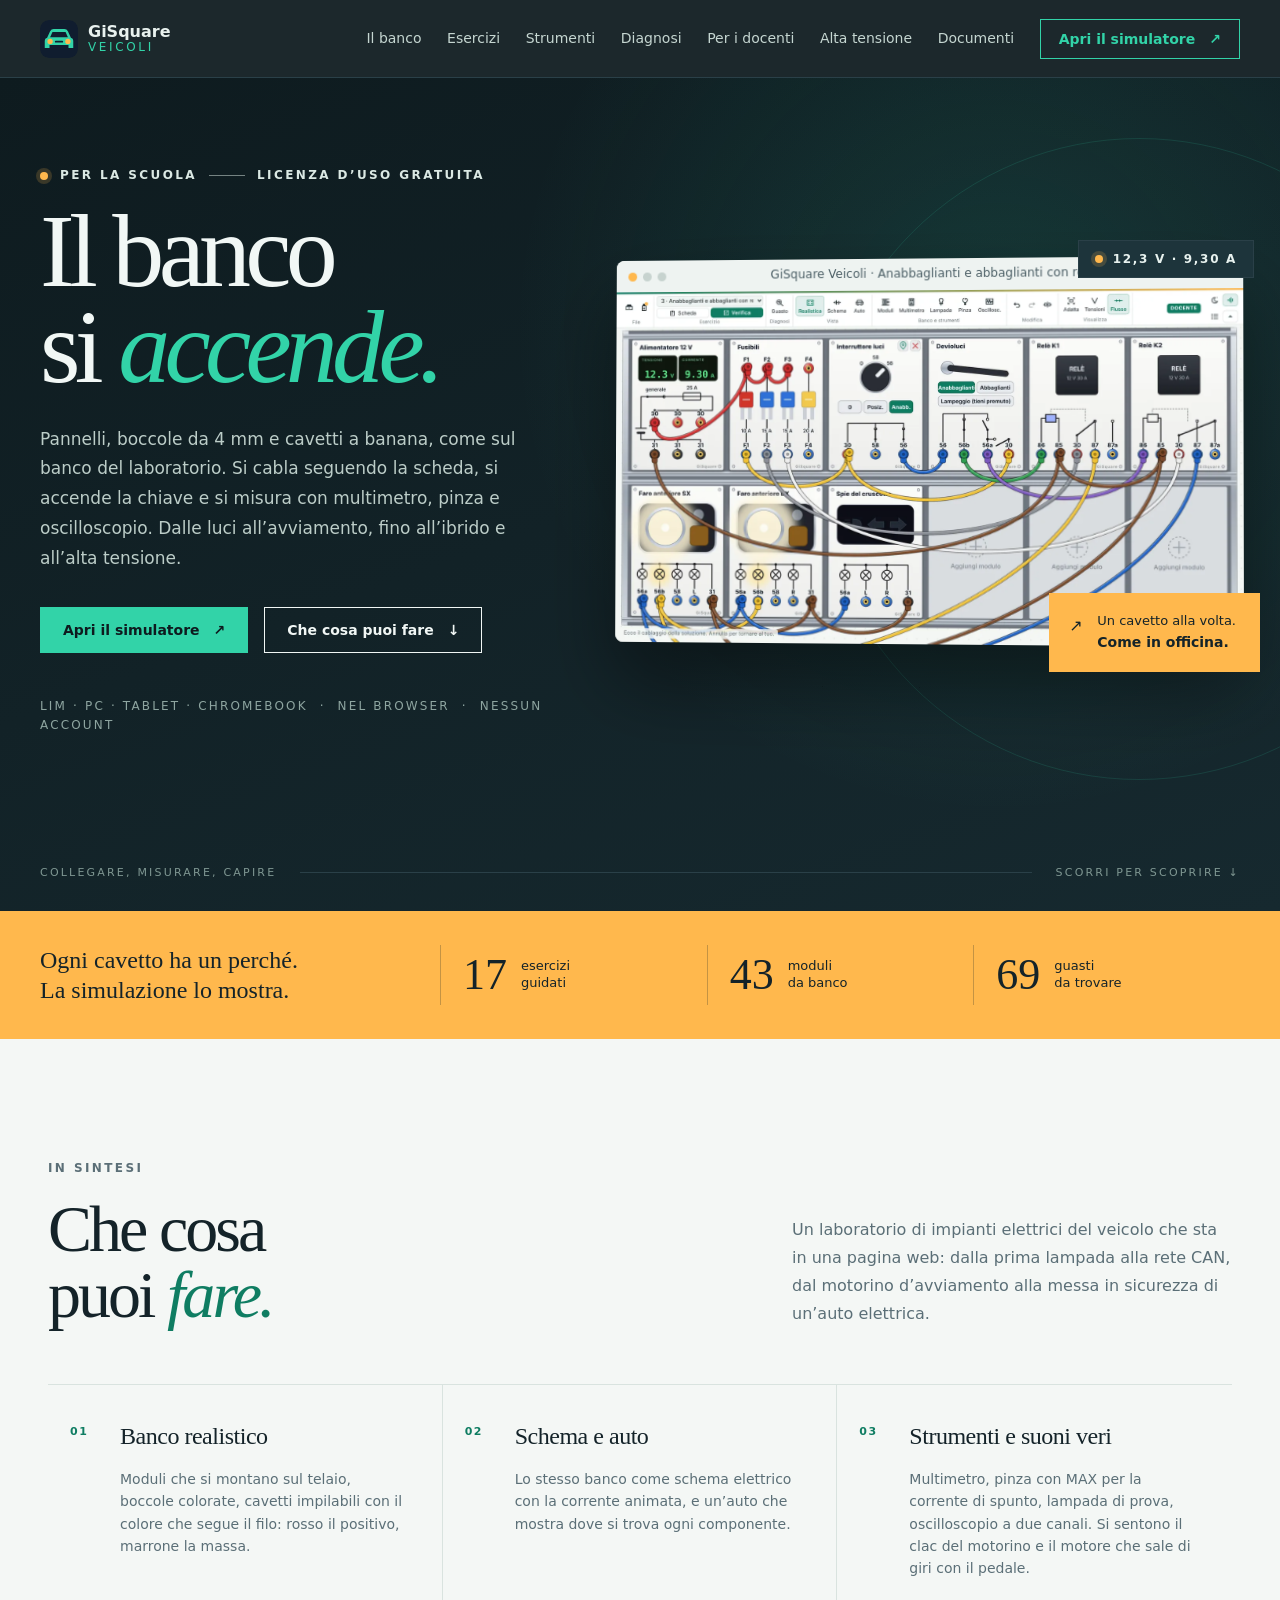
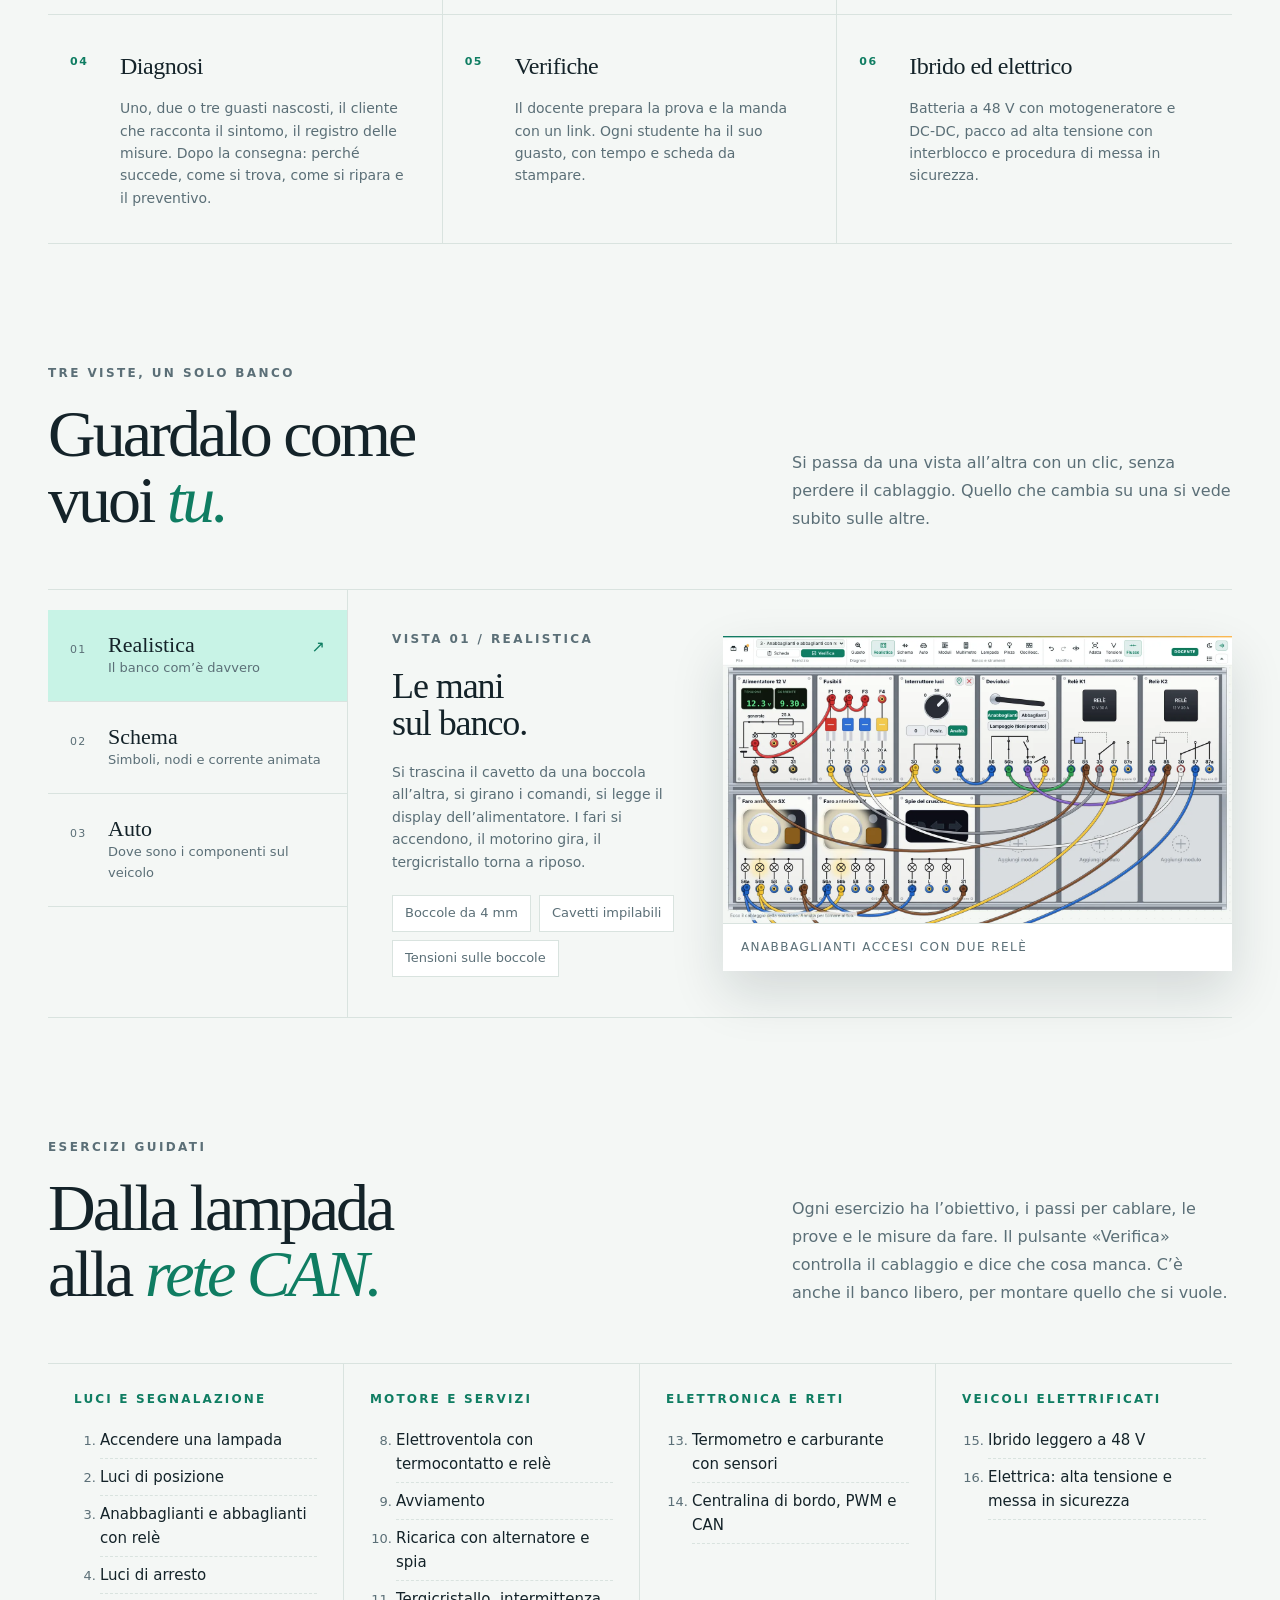
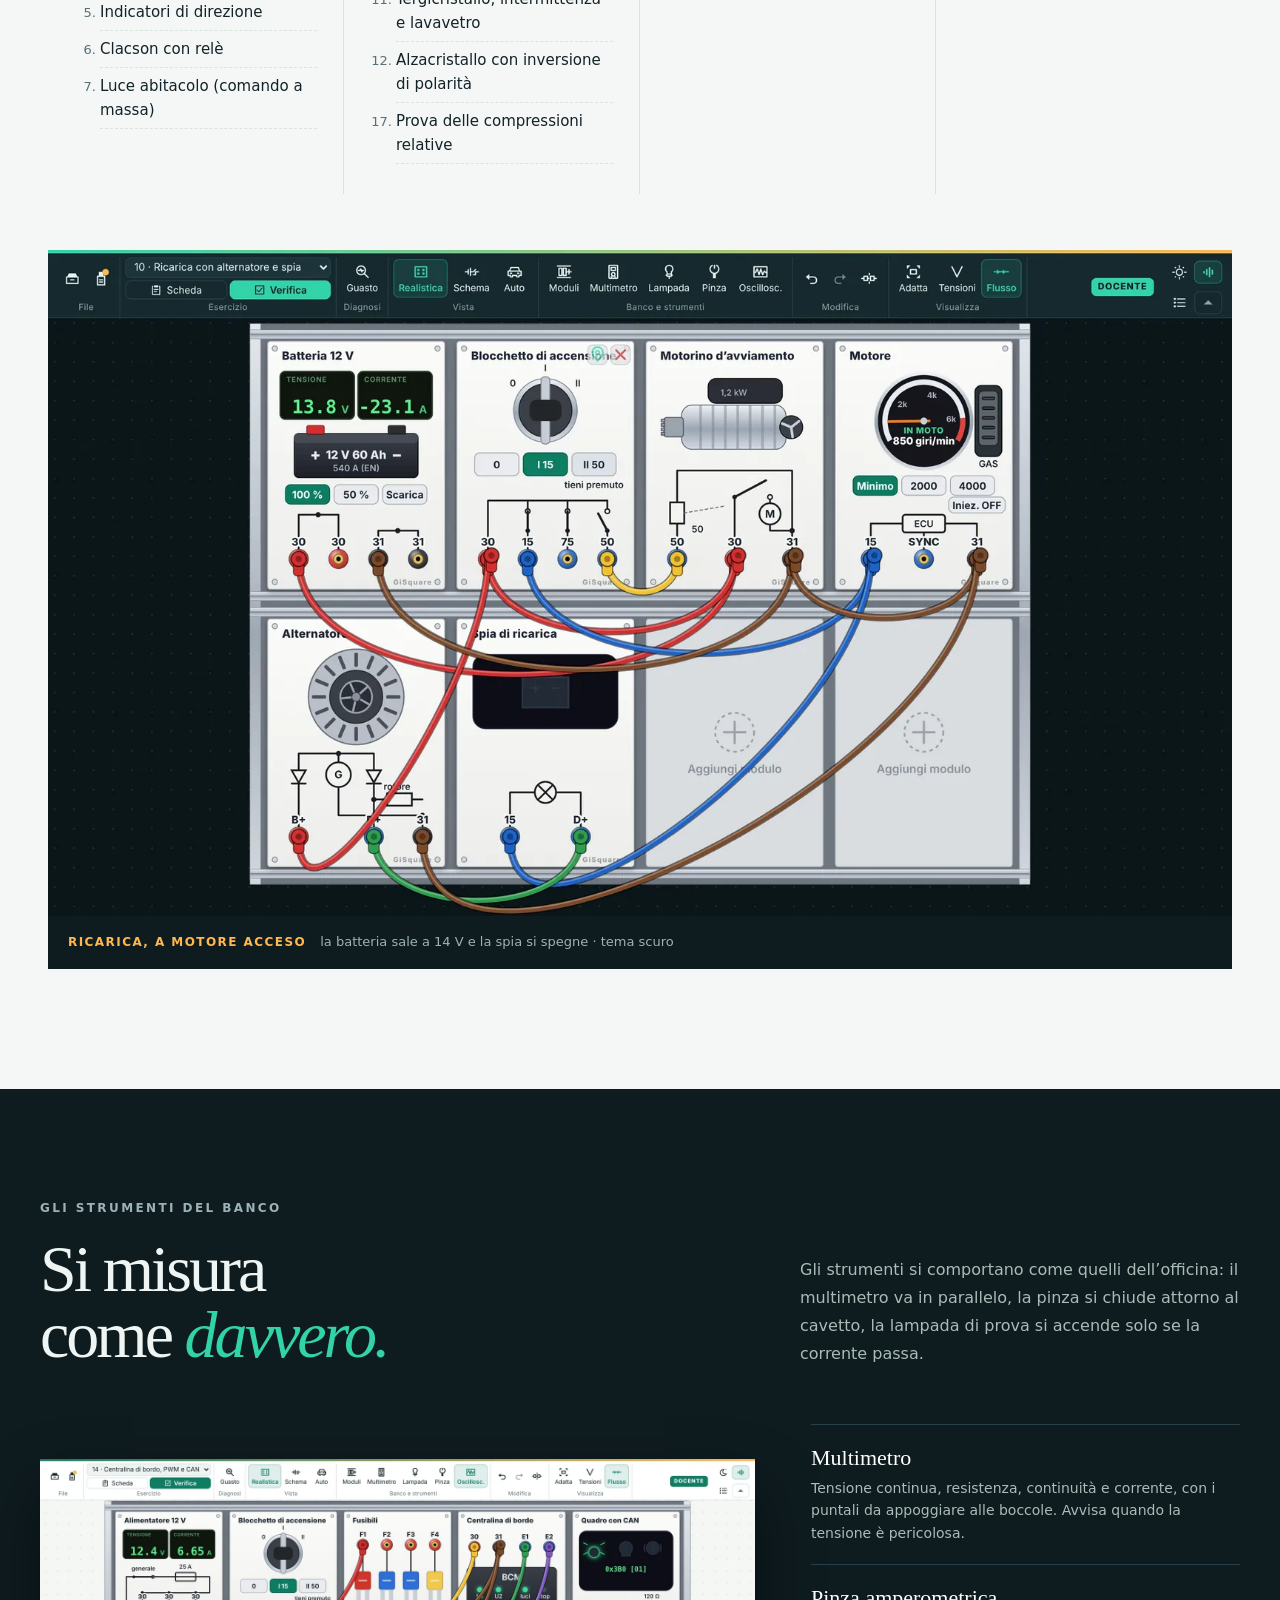
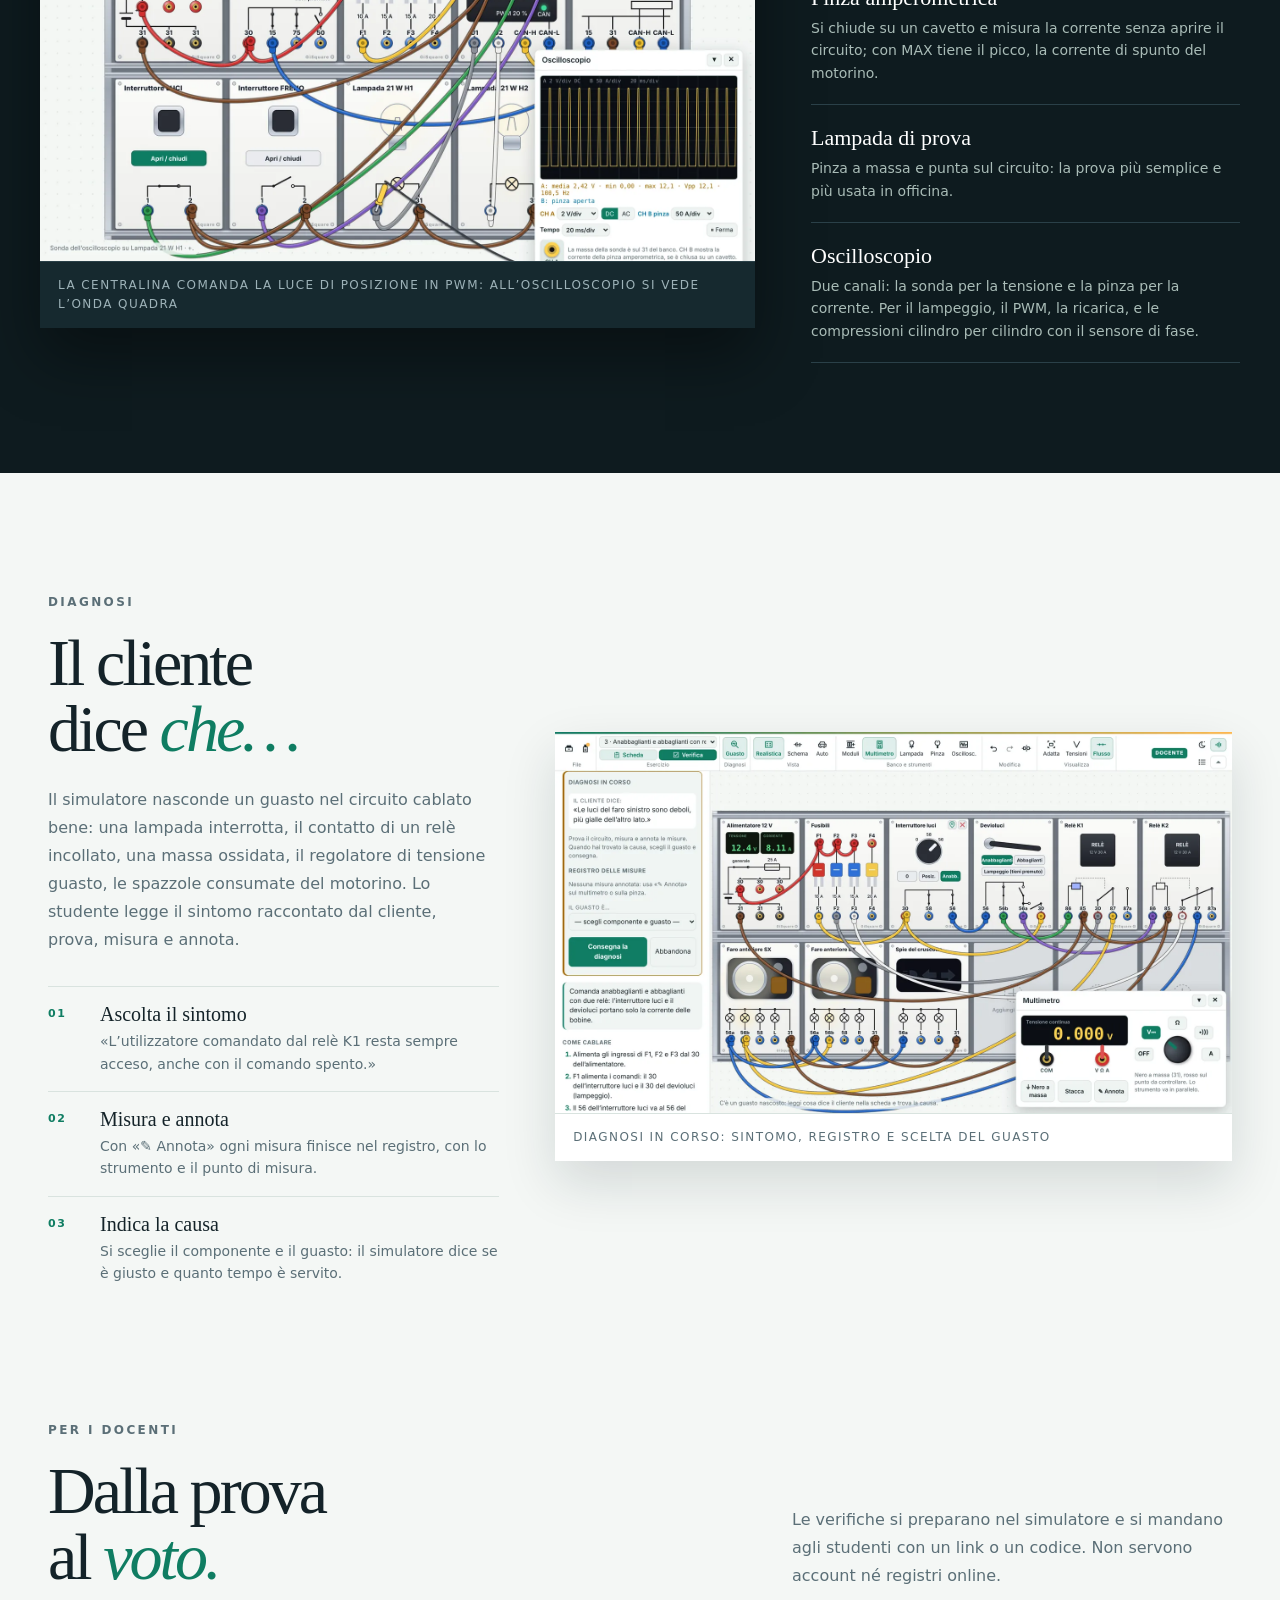
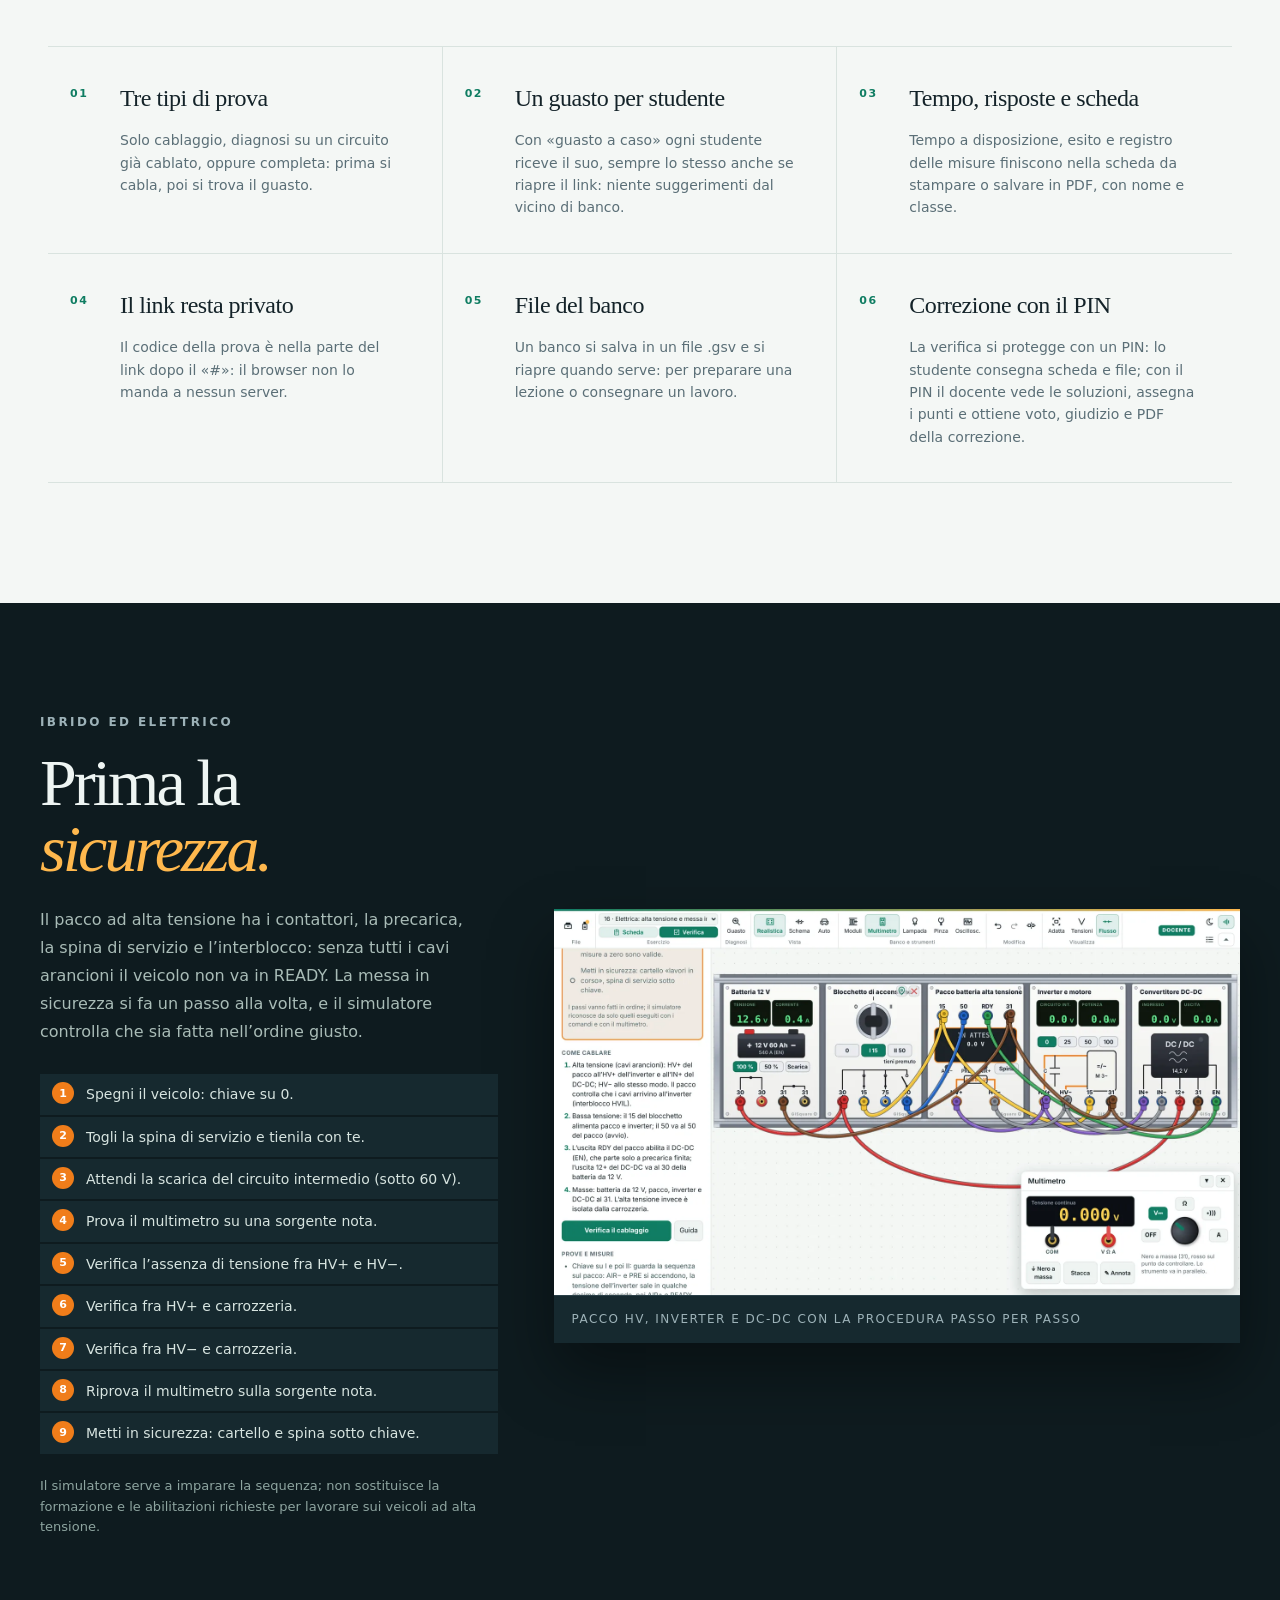
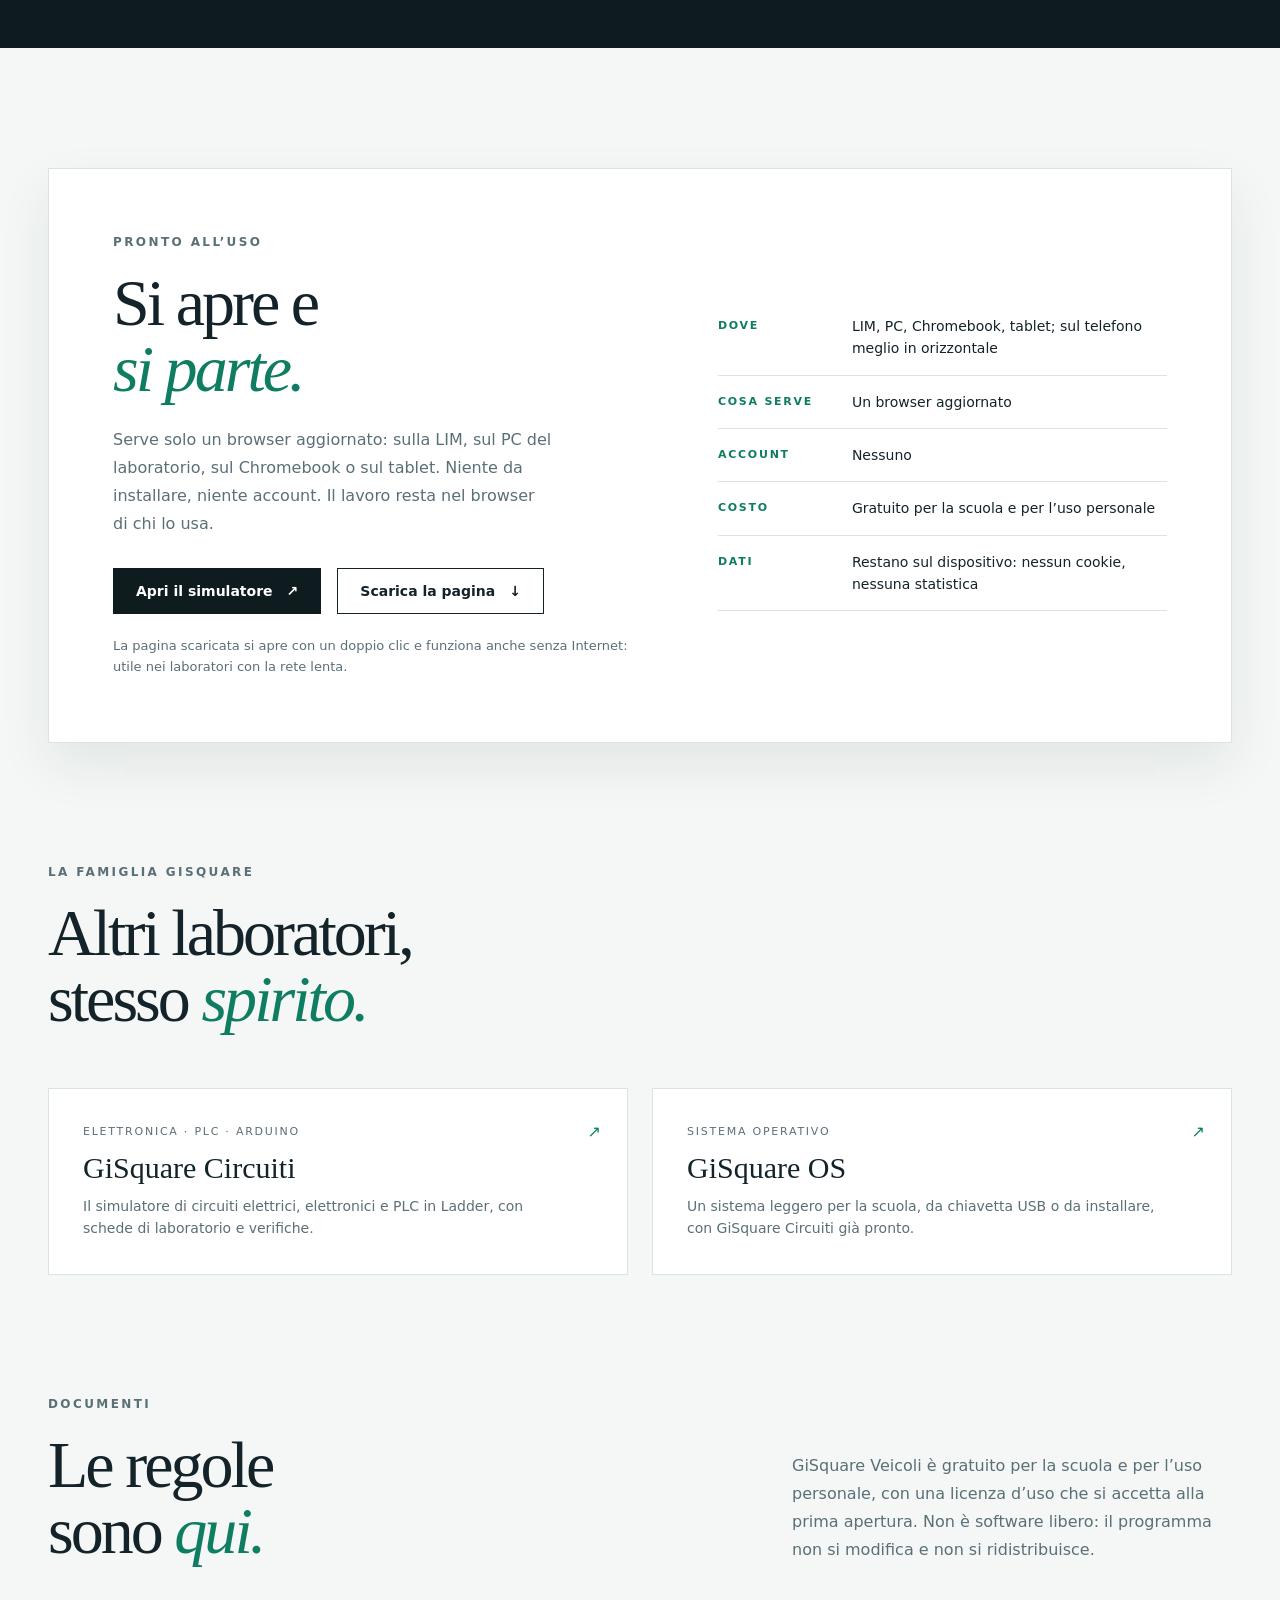
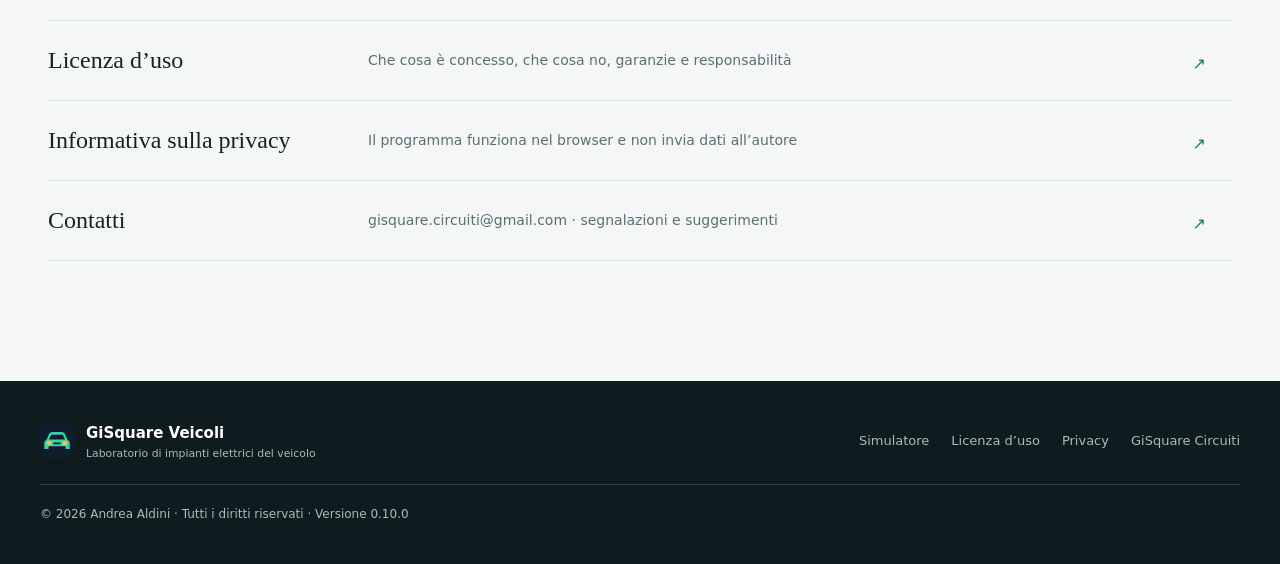
==== commit 5705890d: "GiSquare Veicoli 0.10.0: verifiche con PIN e correzione, taglie della batteria, suono Co-Authored-By" ====
--- a/index.html
+++ b/index.html
@@ -164,10 +164,10 @@
   <ol class="griglia-6 tre">
     <li><span>01</span><h3>Tre tipi di prova</h3><p>Solo cablaggio, diagnosi su un circuito già cablato, oppure completa: prima si cabla, poi si trova il guasto.</p></li>
     <li><span>02</span><h3>Un guasto per studente</h3><p>Con «guasto a caso» ogni studente riceve il suo, sempre lo stesso anche se riapre il link: niente suggerimenti dal vicino di banco.</p></li>
-    <li><span>03</span><h3>Tempo e scheda</h3><p>Tempo a disposizione, esito e registro delle misure finiscono nella scheda da stampare o salvare in PDF, con nome e classe.</p></li>
+    <li><span>03</span><h3>Tempo, risposte e scheda</h3><p>Tempo a disposizione, esito e registro delle misure finiscono nella scheda da stampare o salvare in PDF, con nome e classe.</p></li>
     <li><span>04</span><h3>Il link resta privato</h3><p>Il codice della prova è nella parte del link dopo il «#»: il browser non lo manda a nessun server.</p></li>
     <li><span>05</span><h3>File del banco</h3><p>Un banco si salva in un file .gsv e si riapre quando serve: per preparare una lezione o consegnare un lavoro.</p></li>
-    <li><span>06</span><h3>Modalità docente</h3><p>Con un PIN scelto sul computer: soluzione da proiettare, scelta del guasto, elenco dei guasti con le soluzioni da stampare e listino del preventivo. Durante una verifica resta nascosta.</p></li>
+    <li><span>06</span><h3>Correzione con il PIN</h3><p>La verifica si protegge con un PIN: lo studente consegna scheda e file; con il PIN il docente vede le soluzioni, assegna i punti e ottiene voto, giudizio e PDF della correzione.</p></li>
   </ol>
 </section>
 
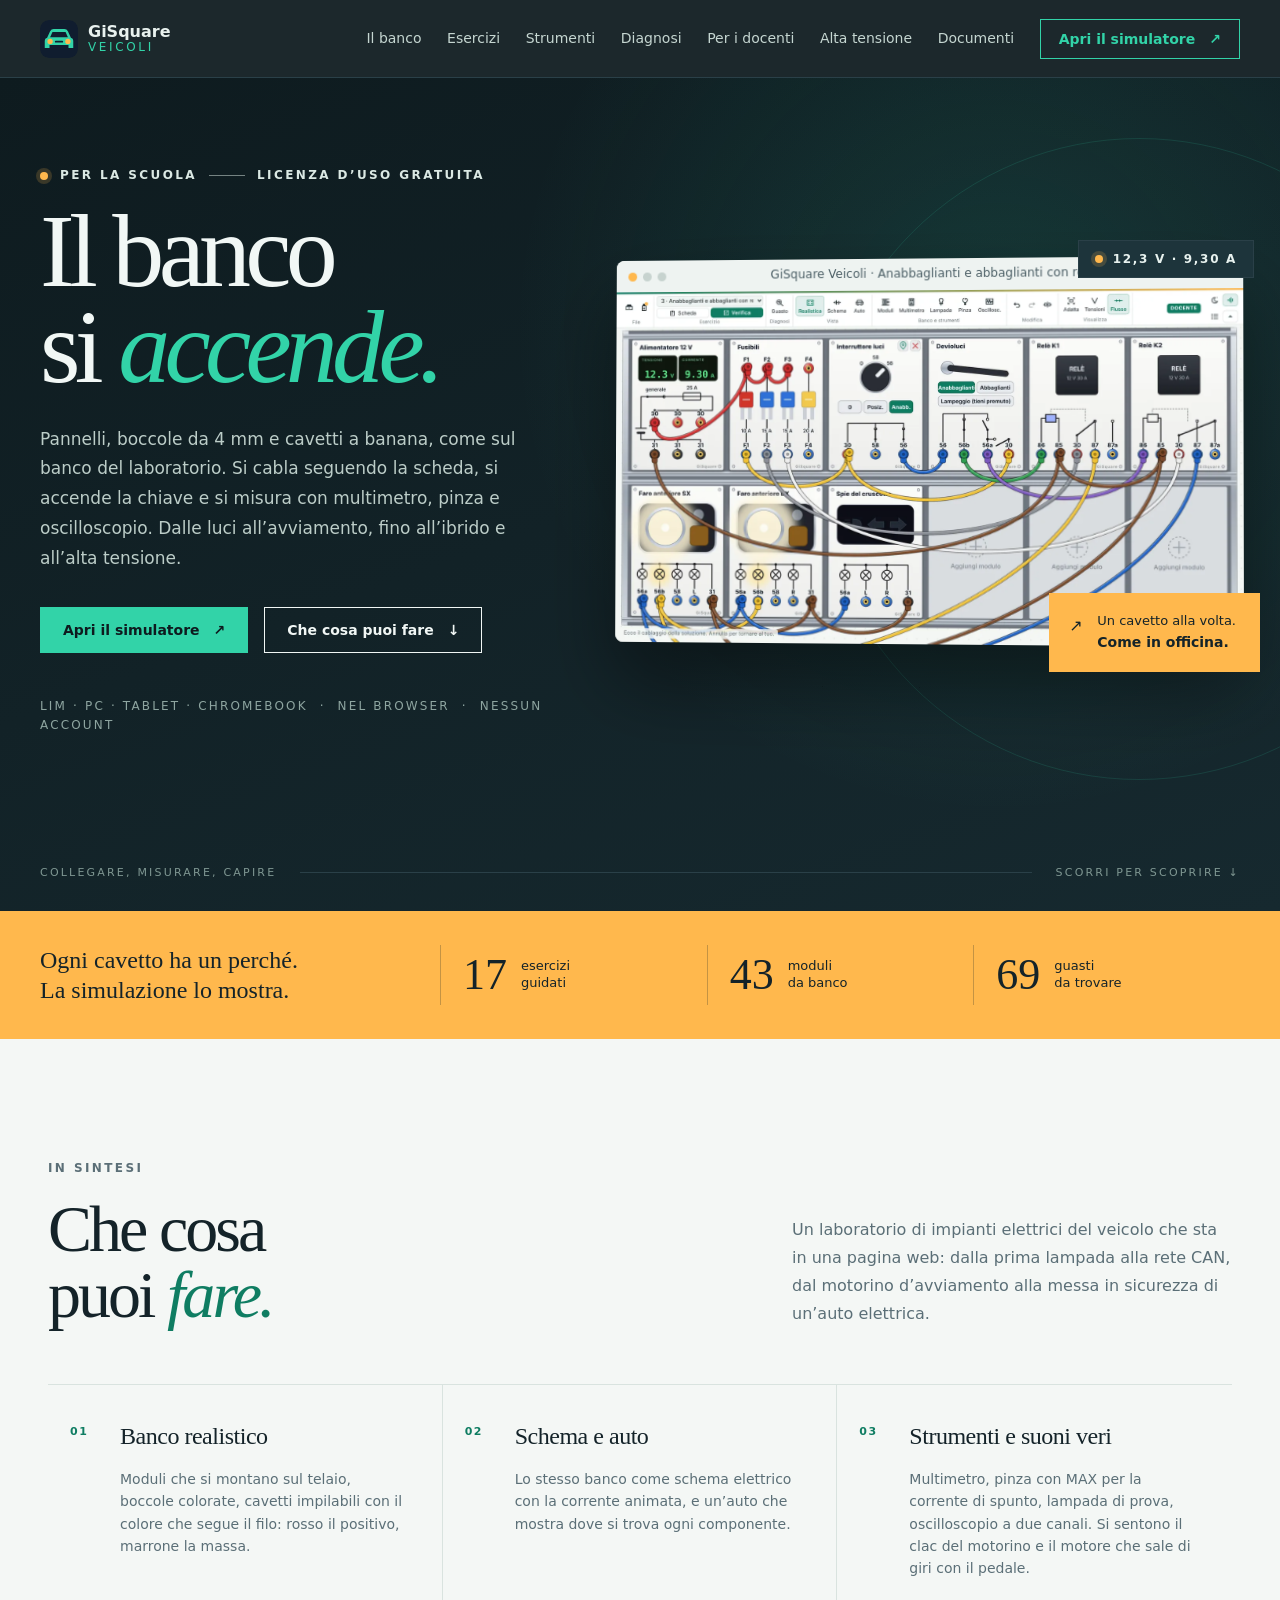
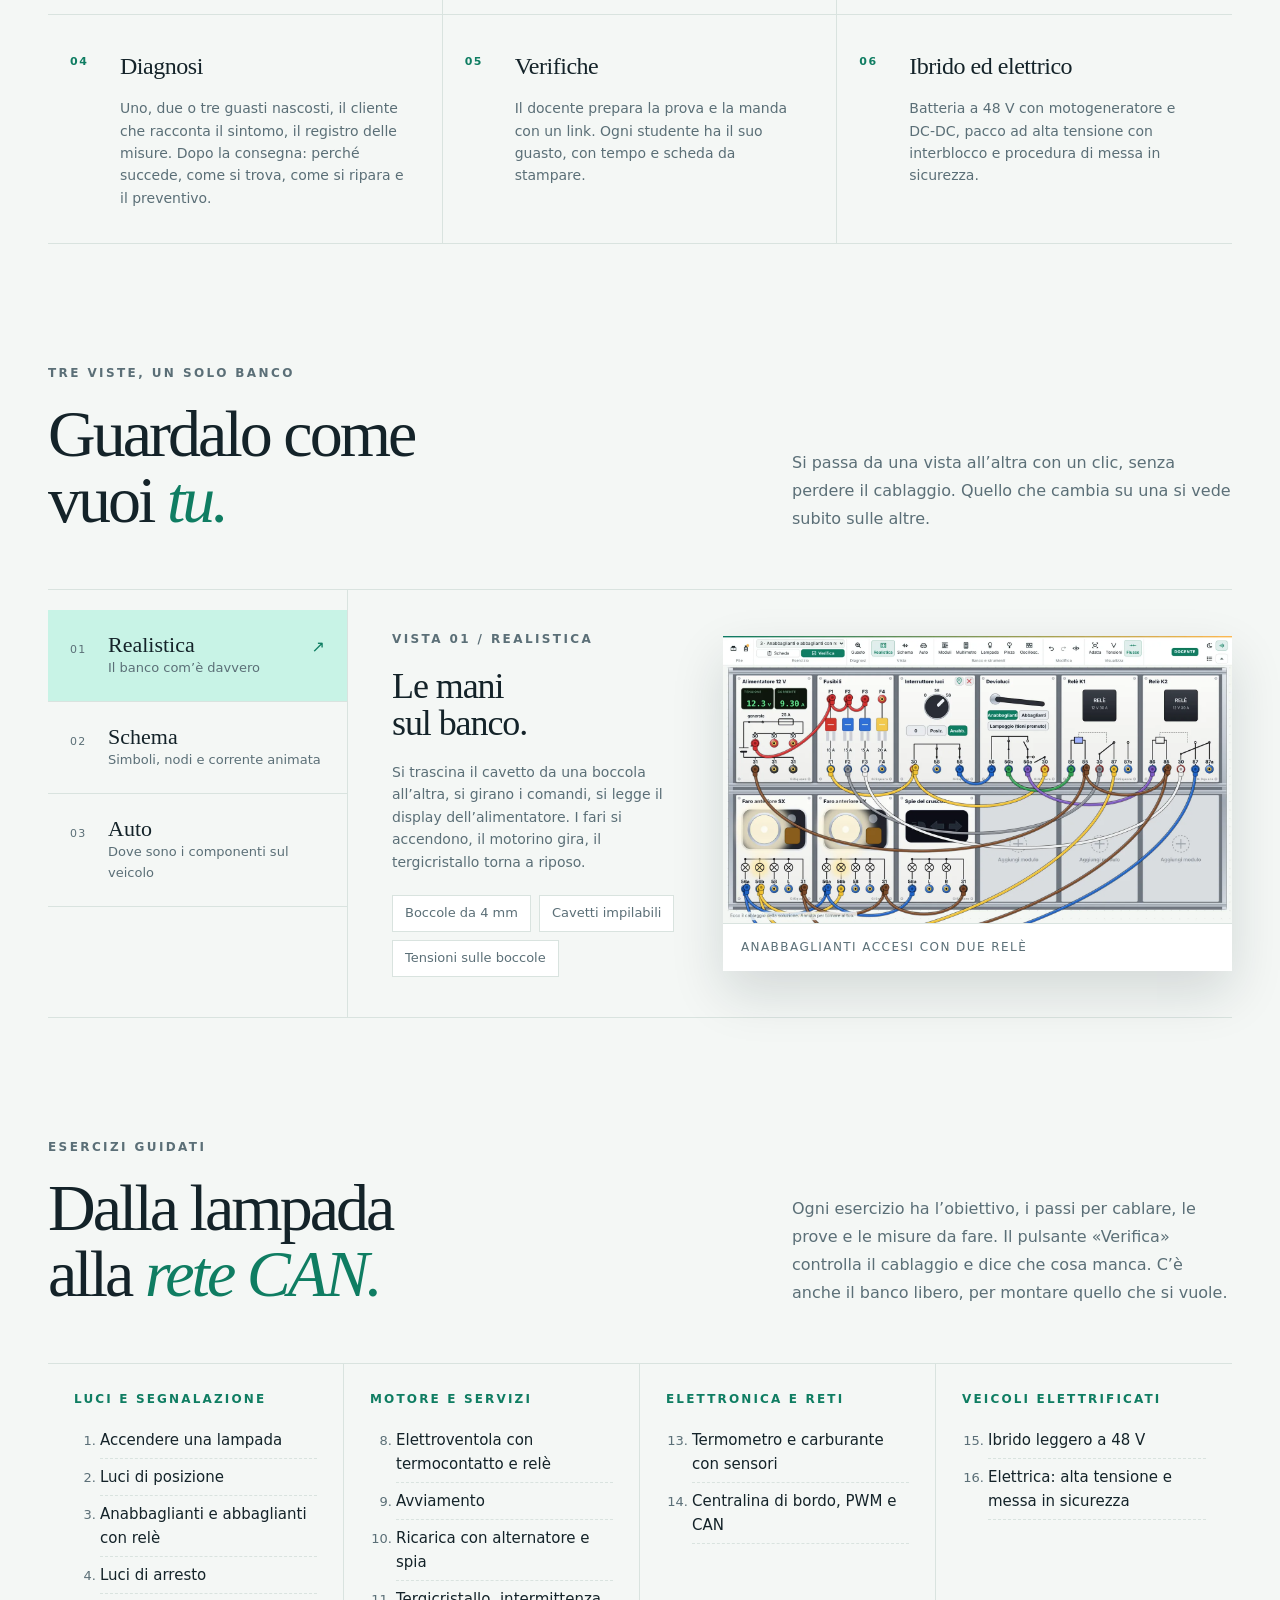
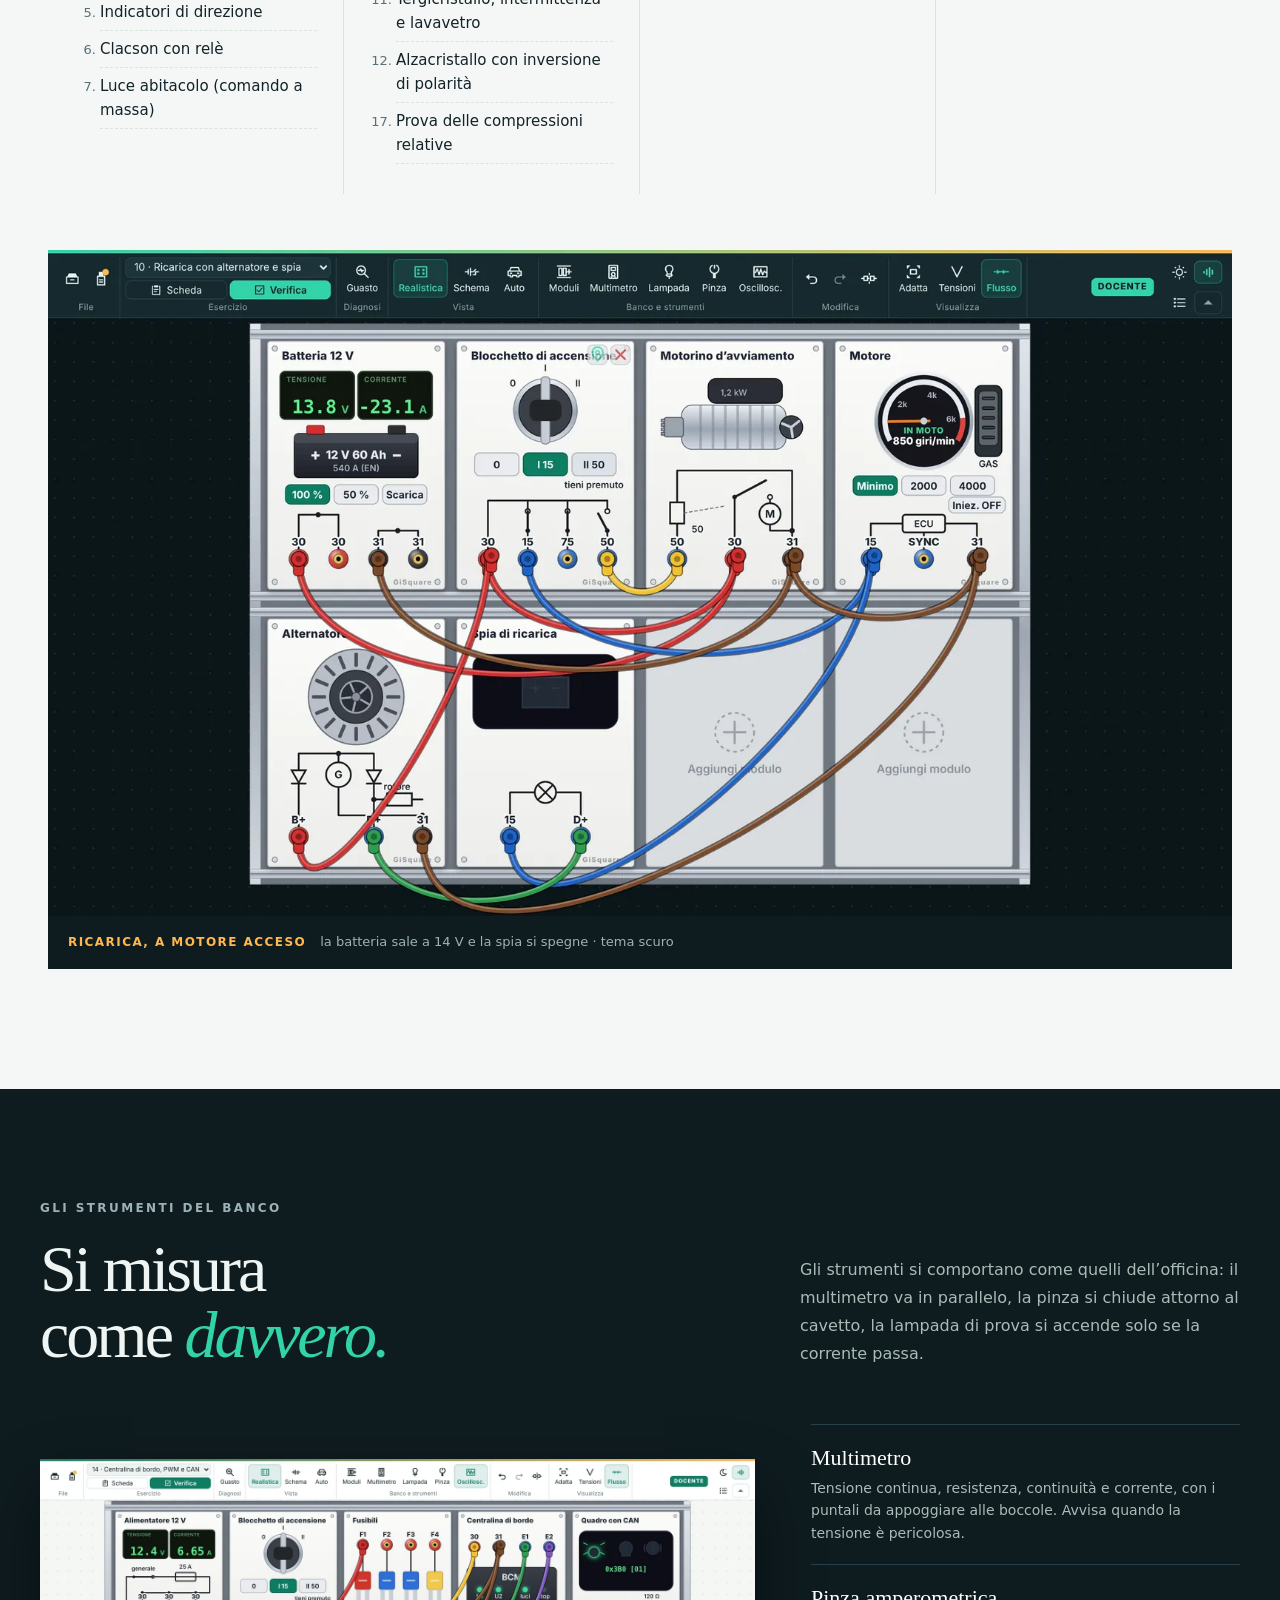
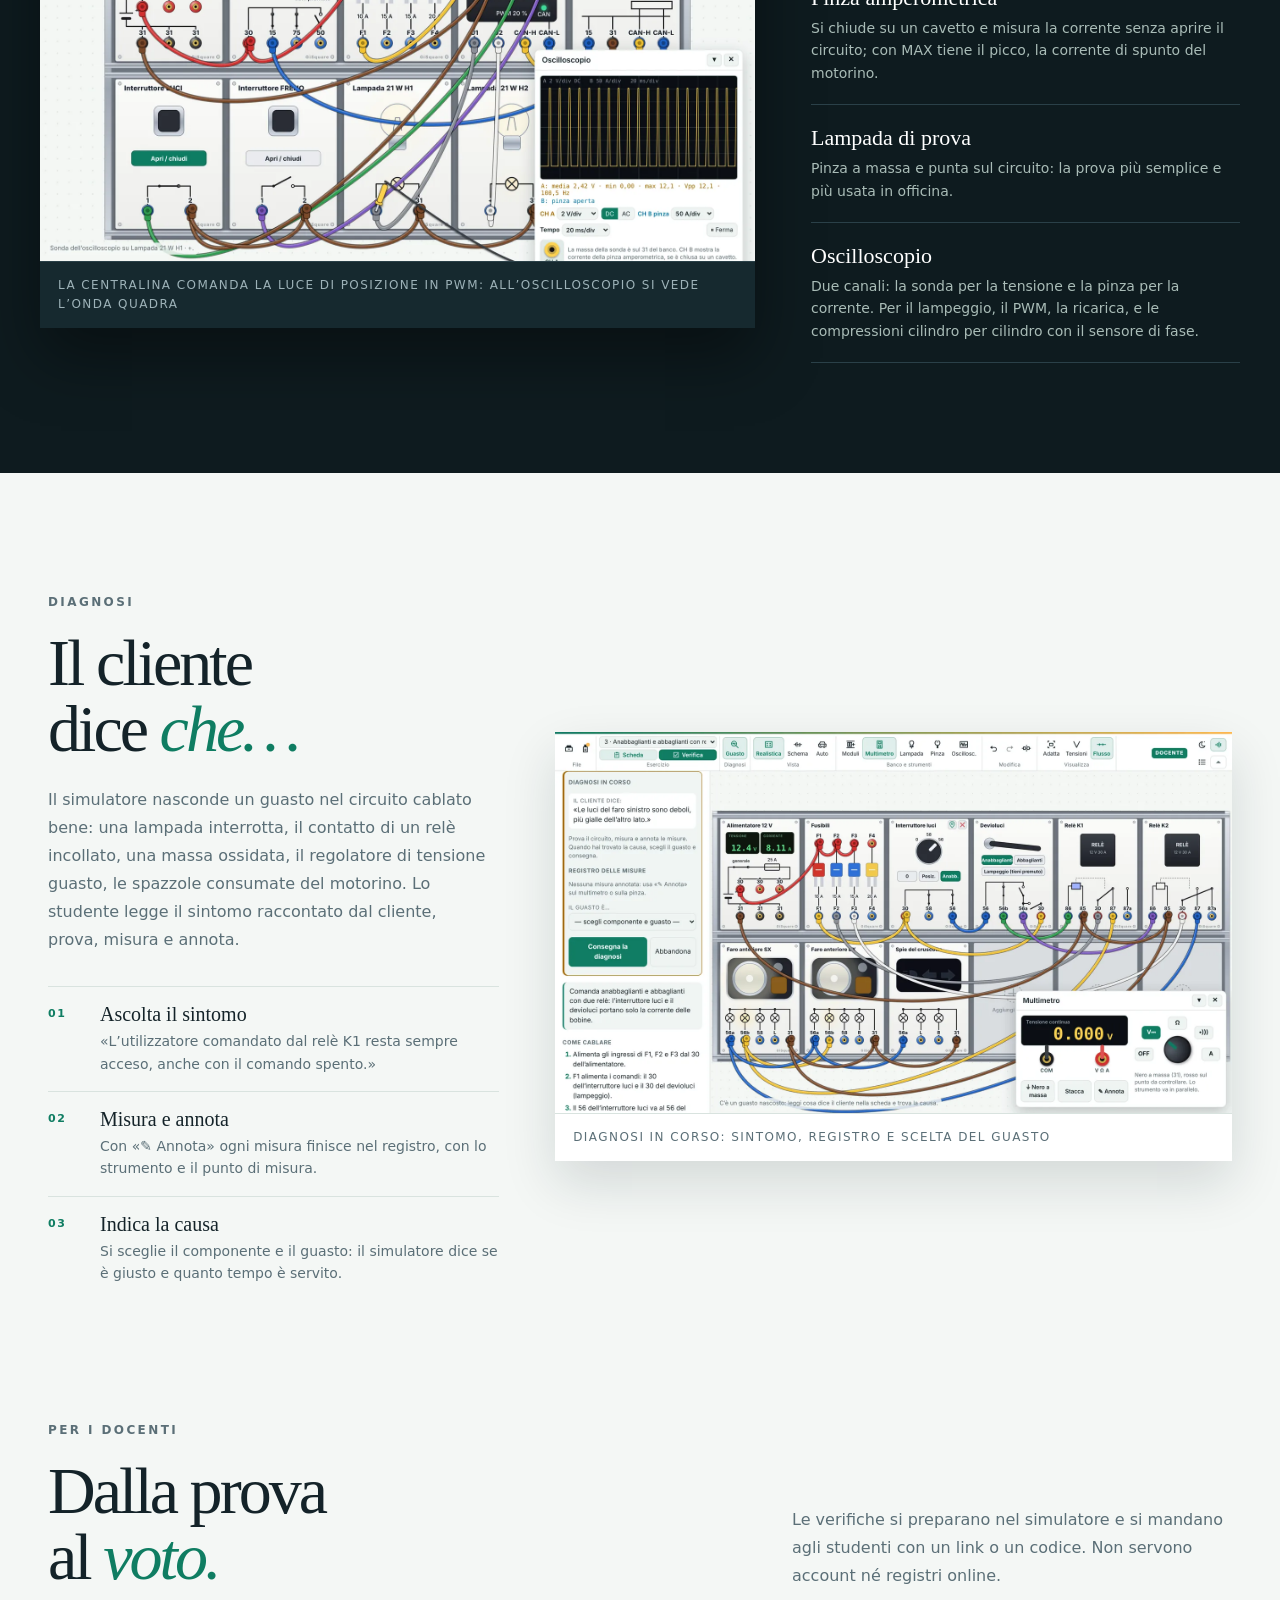
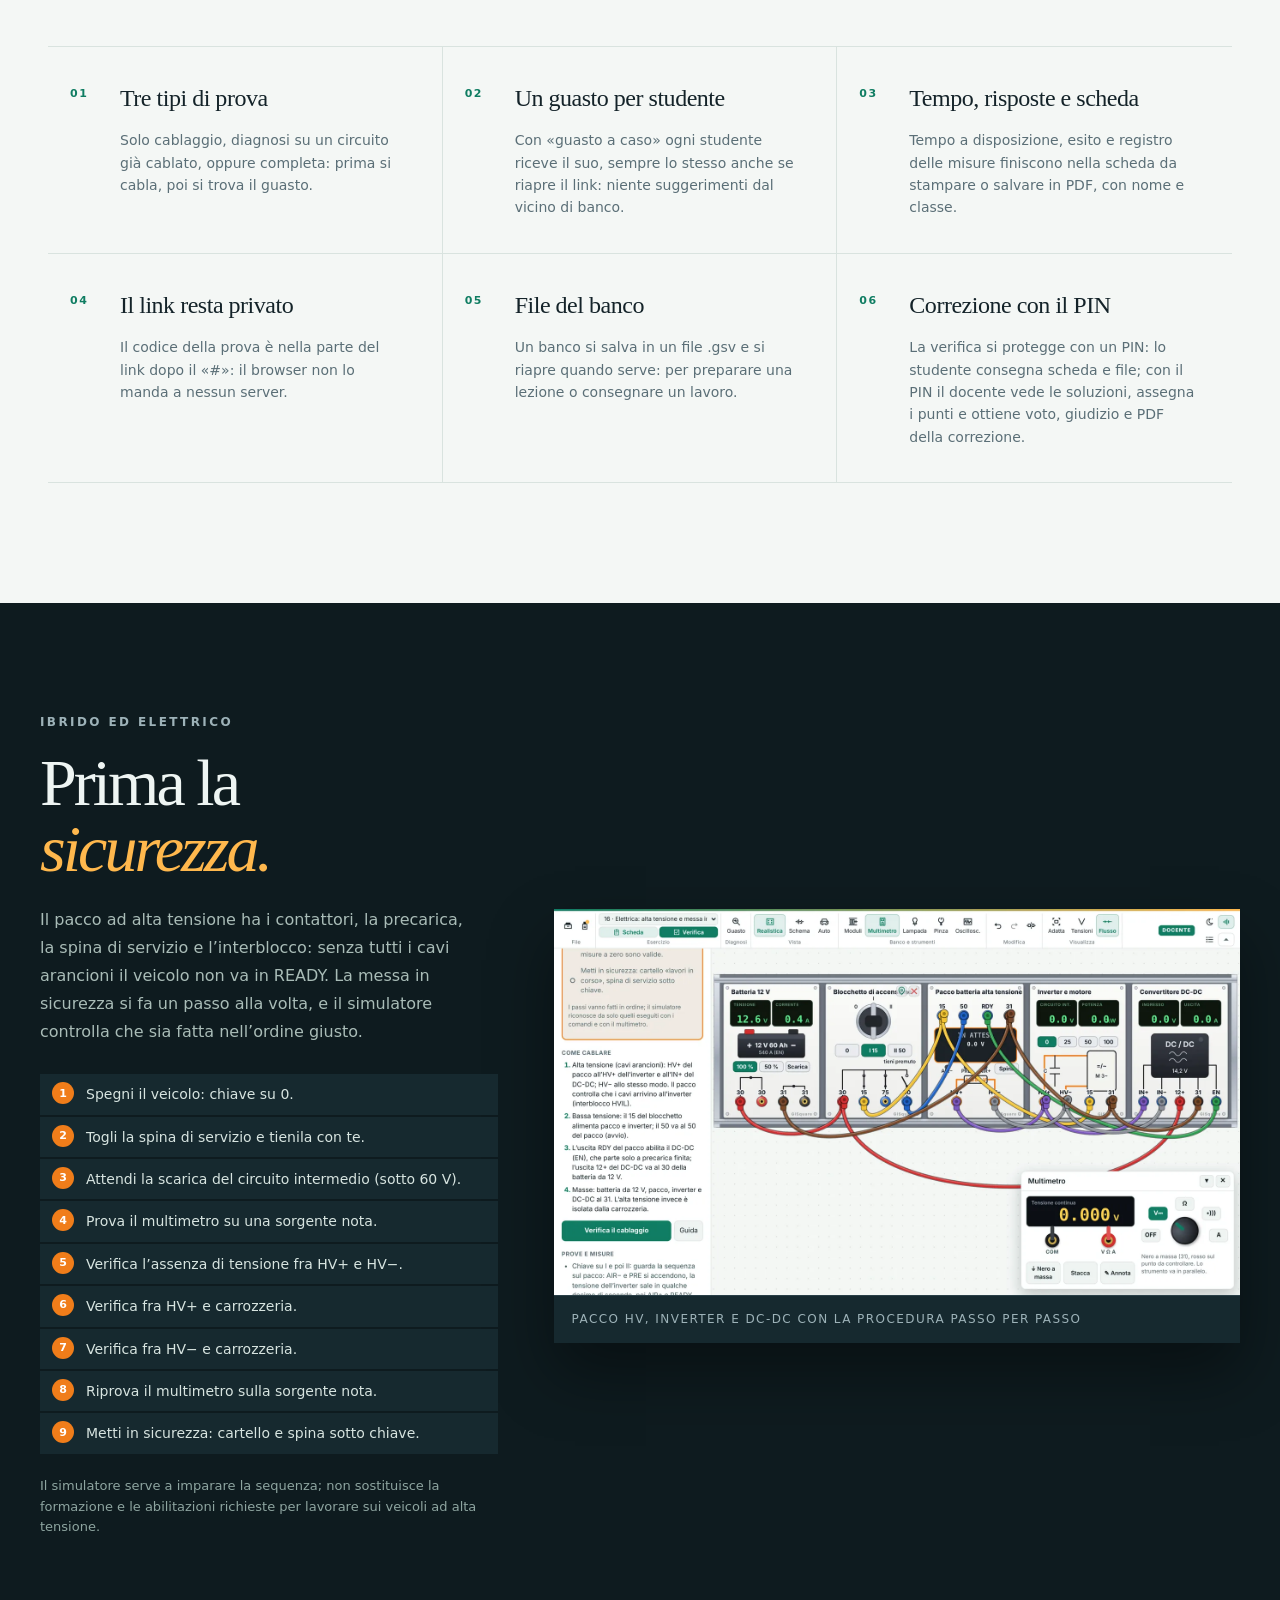
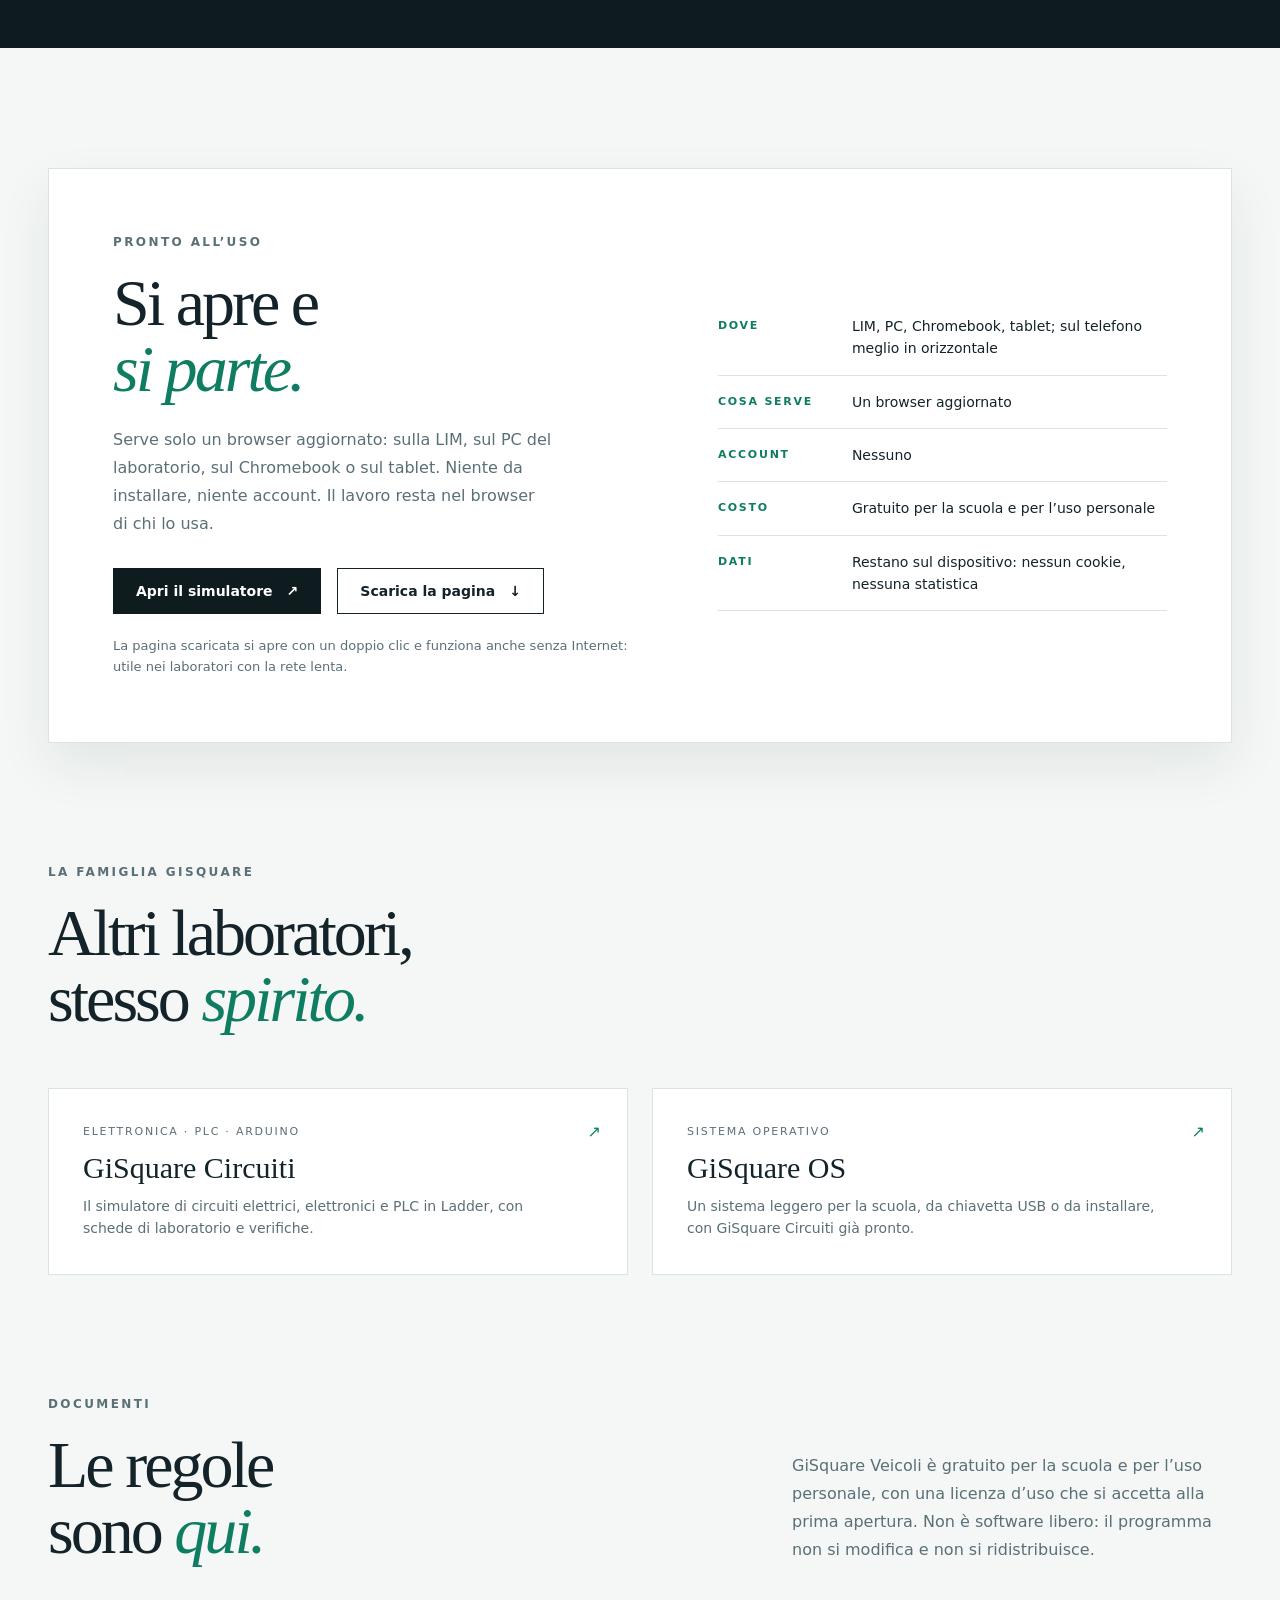
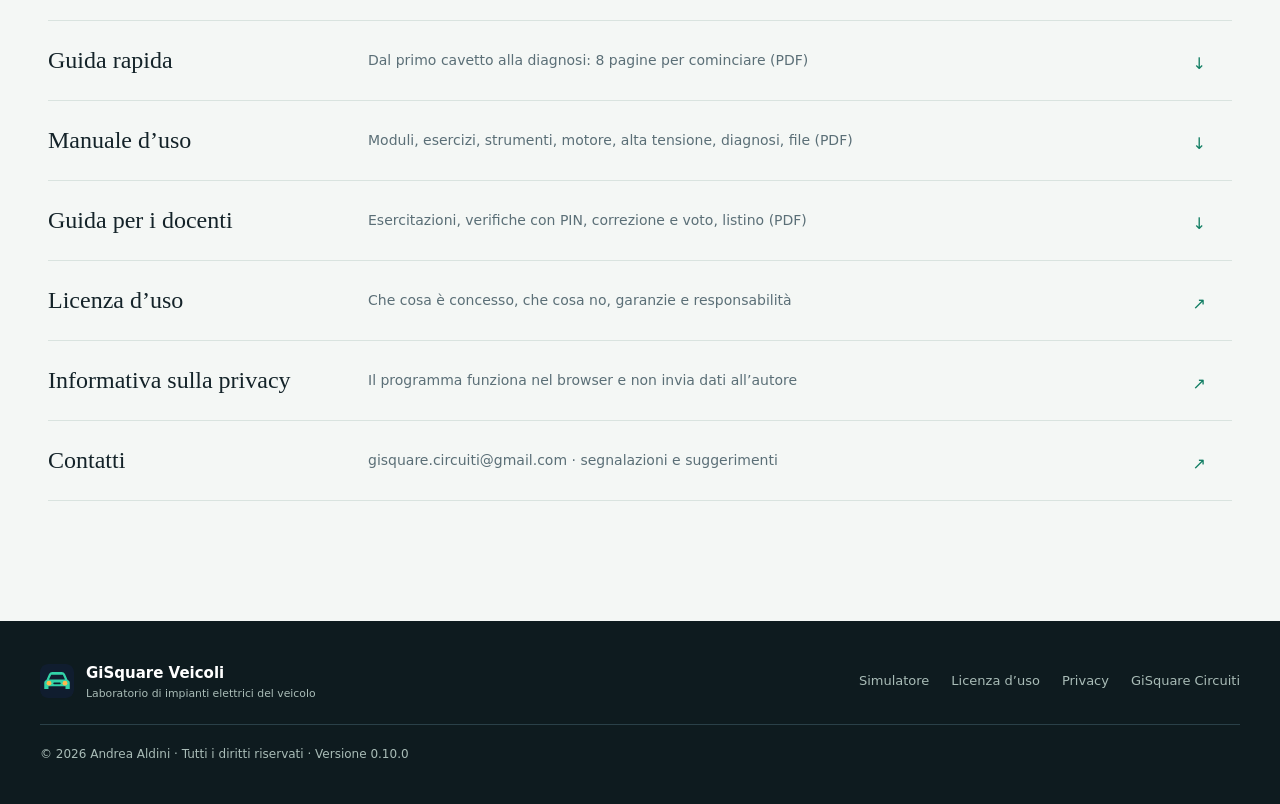
==== commit 8b784863: "GiSquare Veicoli 0.10.0: guide in PDF Co-Authored-By: Claude Opus 5.5 <noreply@anthropic.com> Claude" ====
--- a/index.html
+++ b/index.html
@@ -232,6 +232,9 @@
     <p class="intesta-testo">GiSquare Veicoli è gratuito per la scuola e per l’uso personale, con una licenza d’uso che si accetta alla prima apertura. Non è software libero: il programma non si modifica e non si ridistribuisce.</p>
   </div>
   <ul class="documenti-elenco">
+    <li><a href="documenti/gisquare-veicoli-guida-rapida.pdf?v=9cbab6bd95"><b>Guida rapida</b><span>Dal primo cavetto alla diagnosi: 8 pagine per cominciare (PDF)</span><i aria-hidden="true">↓</i></a></li>
+    <li><a href="documenti/gisquare-veicoli-manuale.pdf?v=f636b0ad41"><b>Manuale d’uso</b><span>Moduli, esercizi, strumenti, motore, alta tensione, diagnosi, file (PDF)</span><i aria-hidden="true">↓</i></a></li>
+    <li><a href="documenti/gisquare-veicoli-guida-docenti.pdf?v=97ecf27114"><b>Guida per i docenti</b><span>Esercitazioni, verifiche con PIN, correzione e voto, listino (PDF)</span><i aria-hidden="true">↓</i></a></li>
     <li><a href="legal/LICENZA-D-USO.html"><b>Licenza d’uso</b><span>Che cosa è concesso, che cosa no, garanzie e responsabilità</span><i aria-hidden="true">↗</i></a></li>
     <li><a href="legal/INFORMATIVA-PRIVACY.html"><b>Informativa sulla privacy</b><span>Il programma funziona nel browser e non invia dati all’autore</span><i aria-hidden="true">↗</i></a></li>
     <li><a href="mailto:gisquare.circuiti@gmail.com"><b>Contatti</b><span>gisquare.circuiti@gmail.com · segnalazioni e suggerimenti</span><i aria-hidden="true">↗</i></a></li>
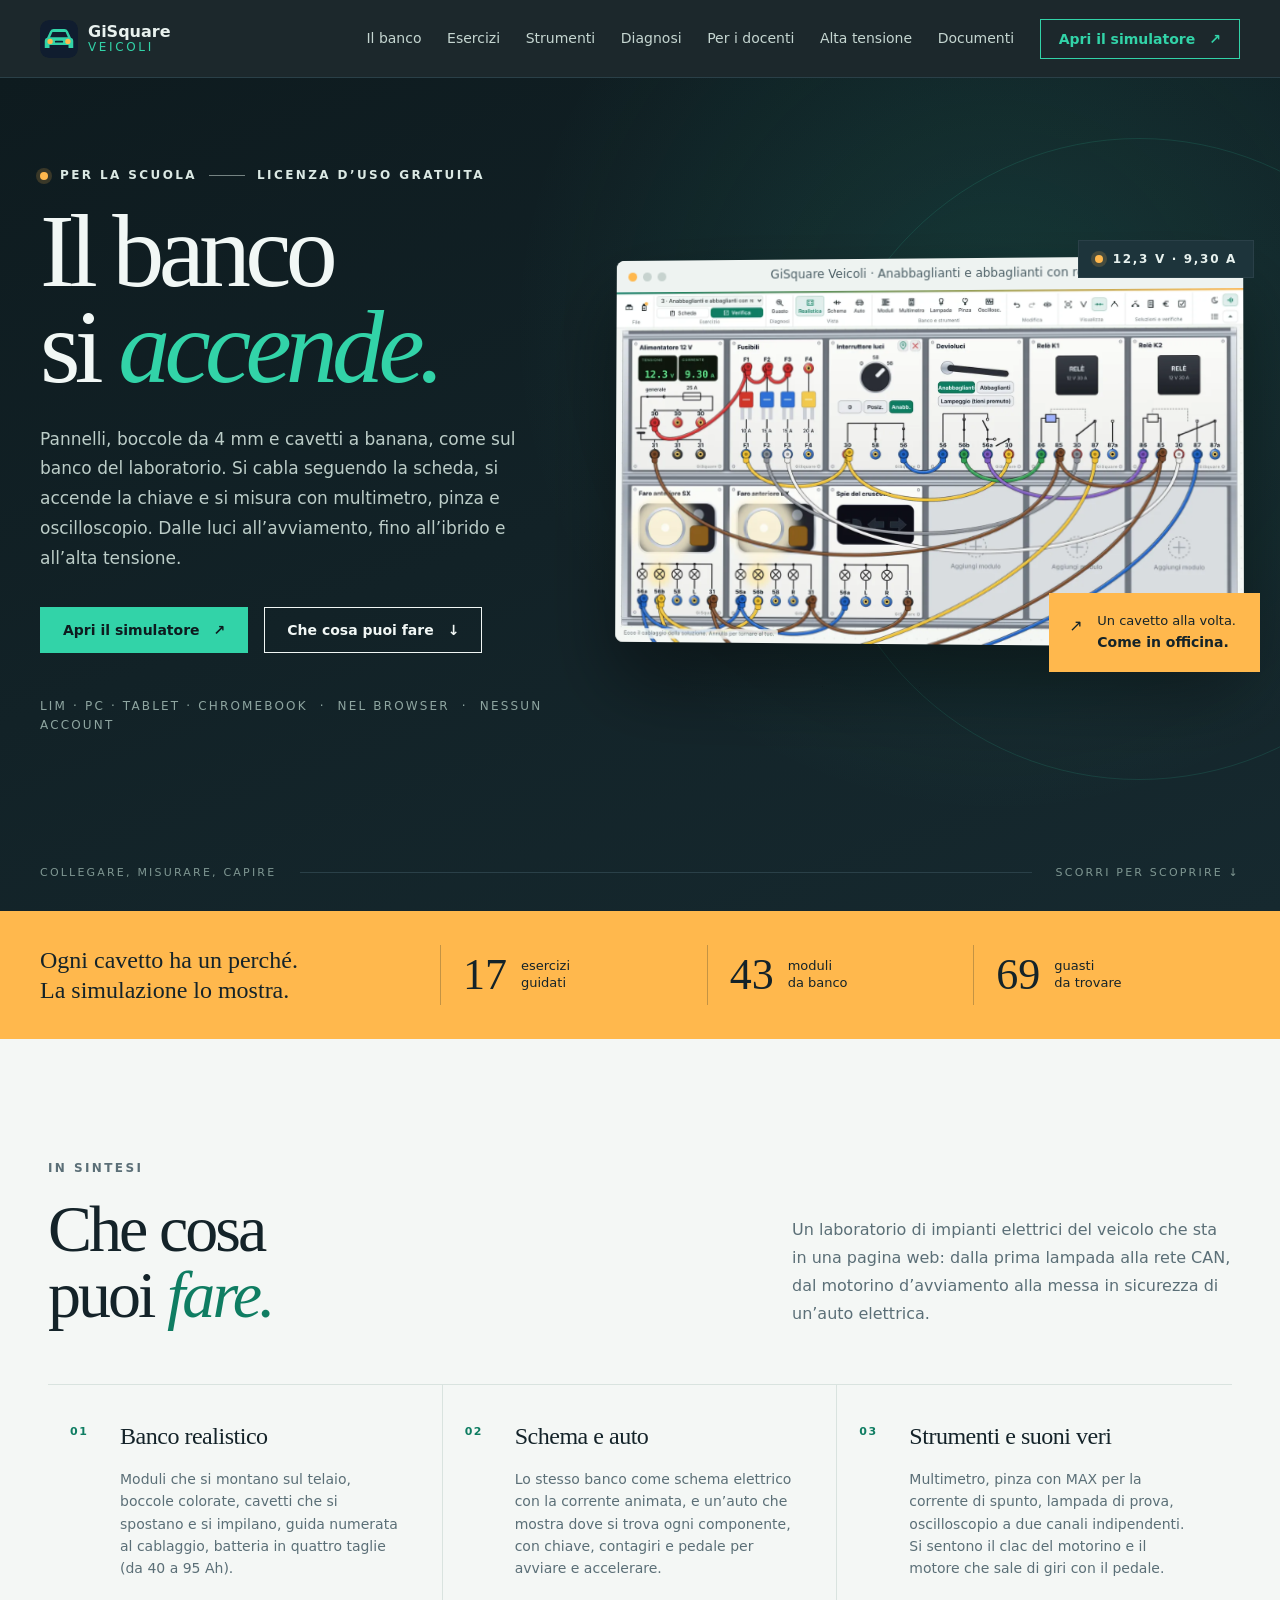
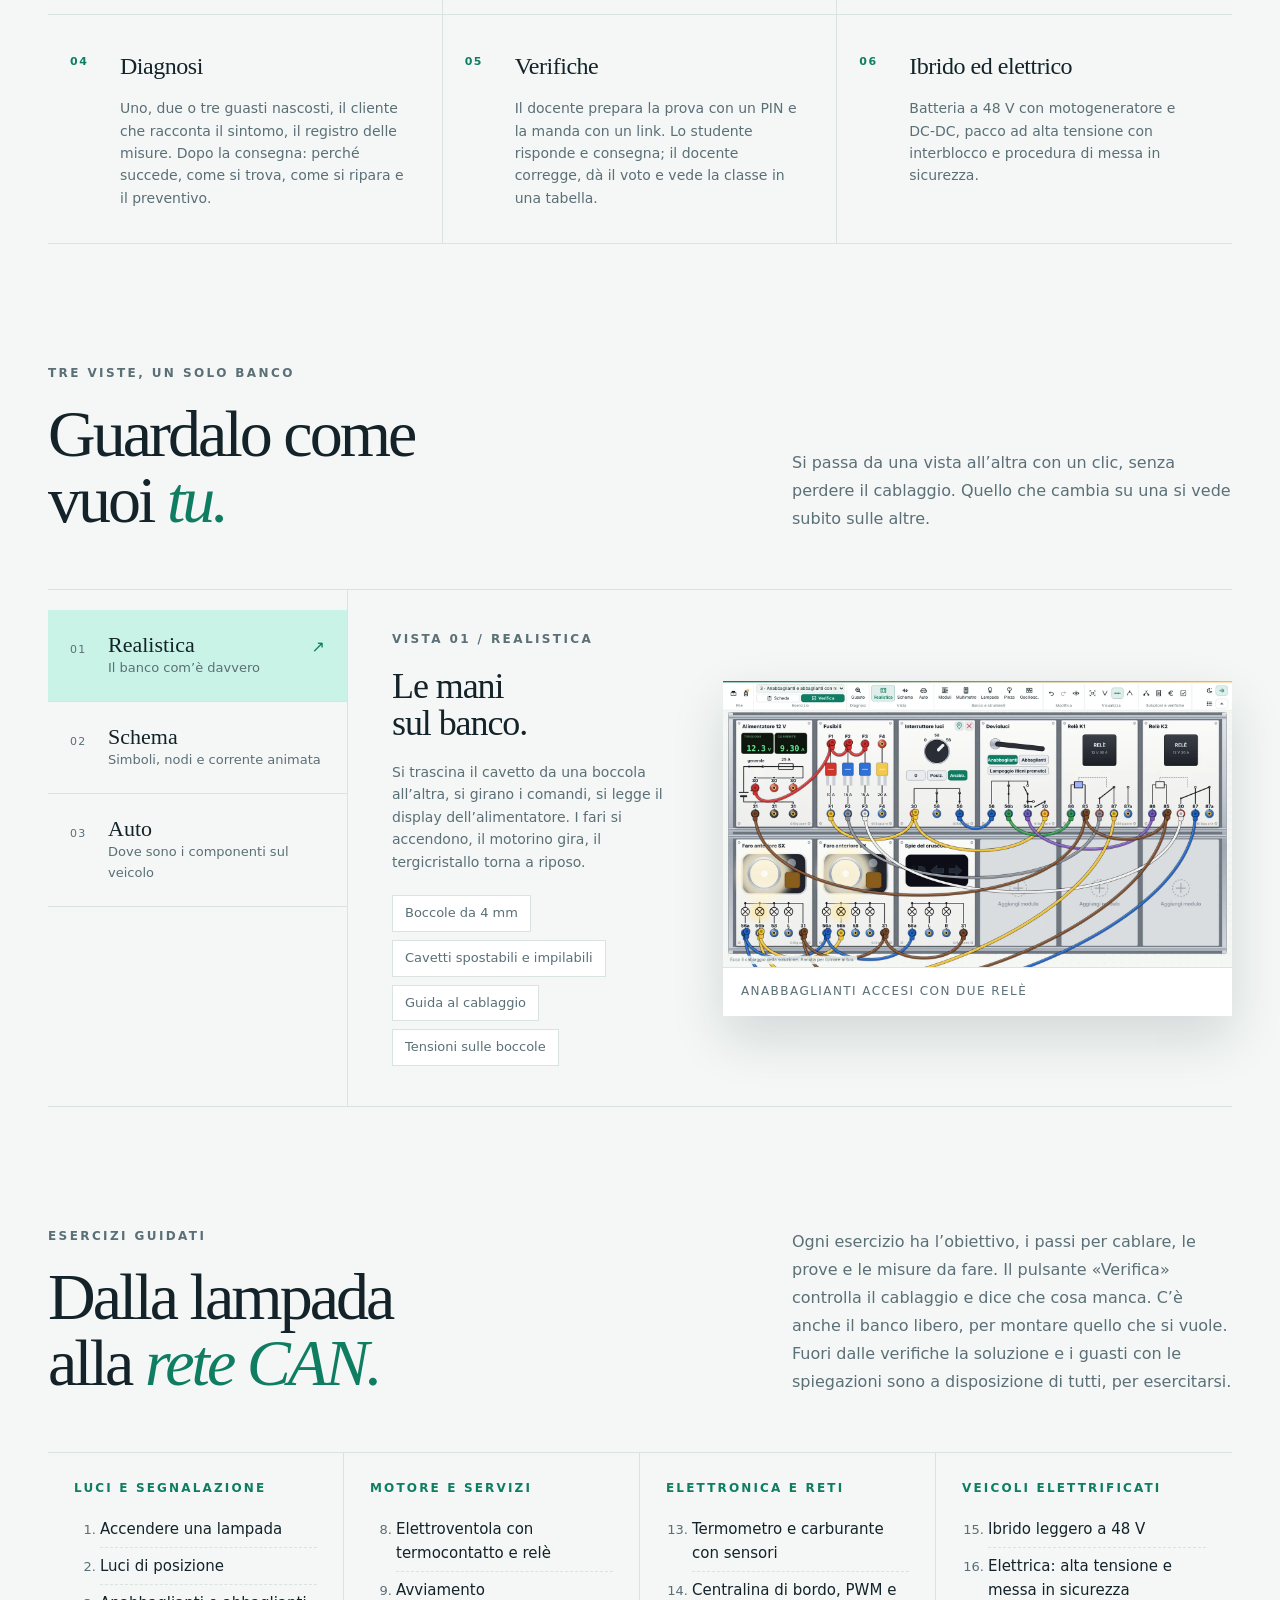
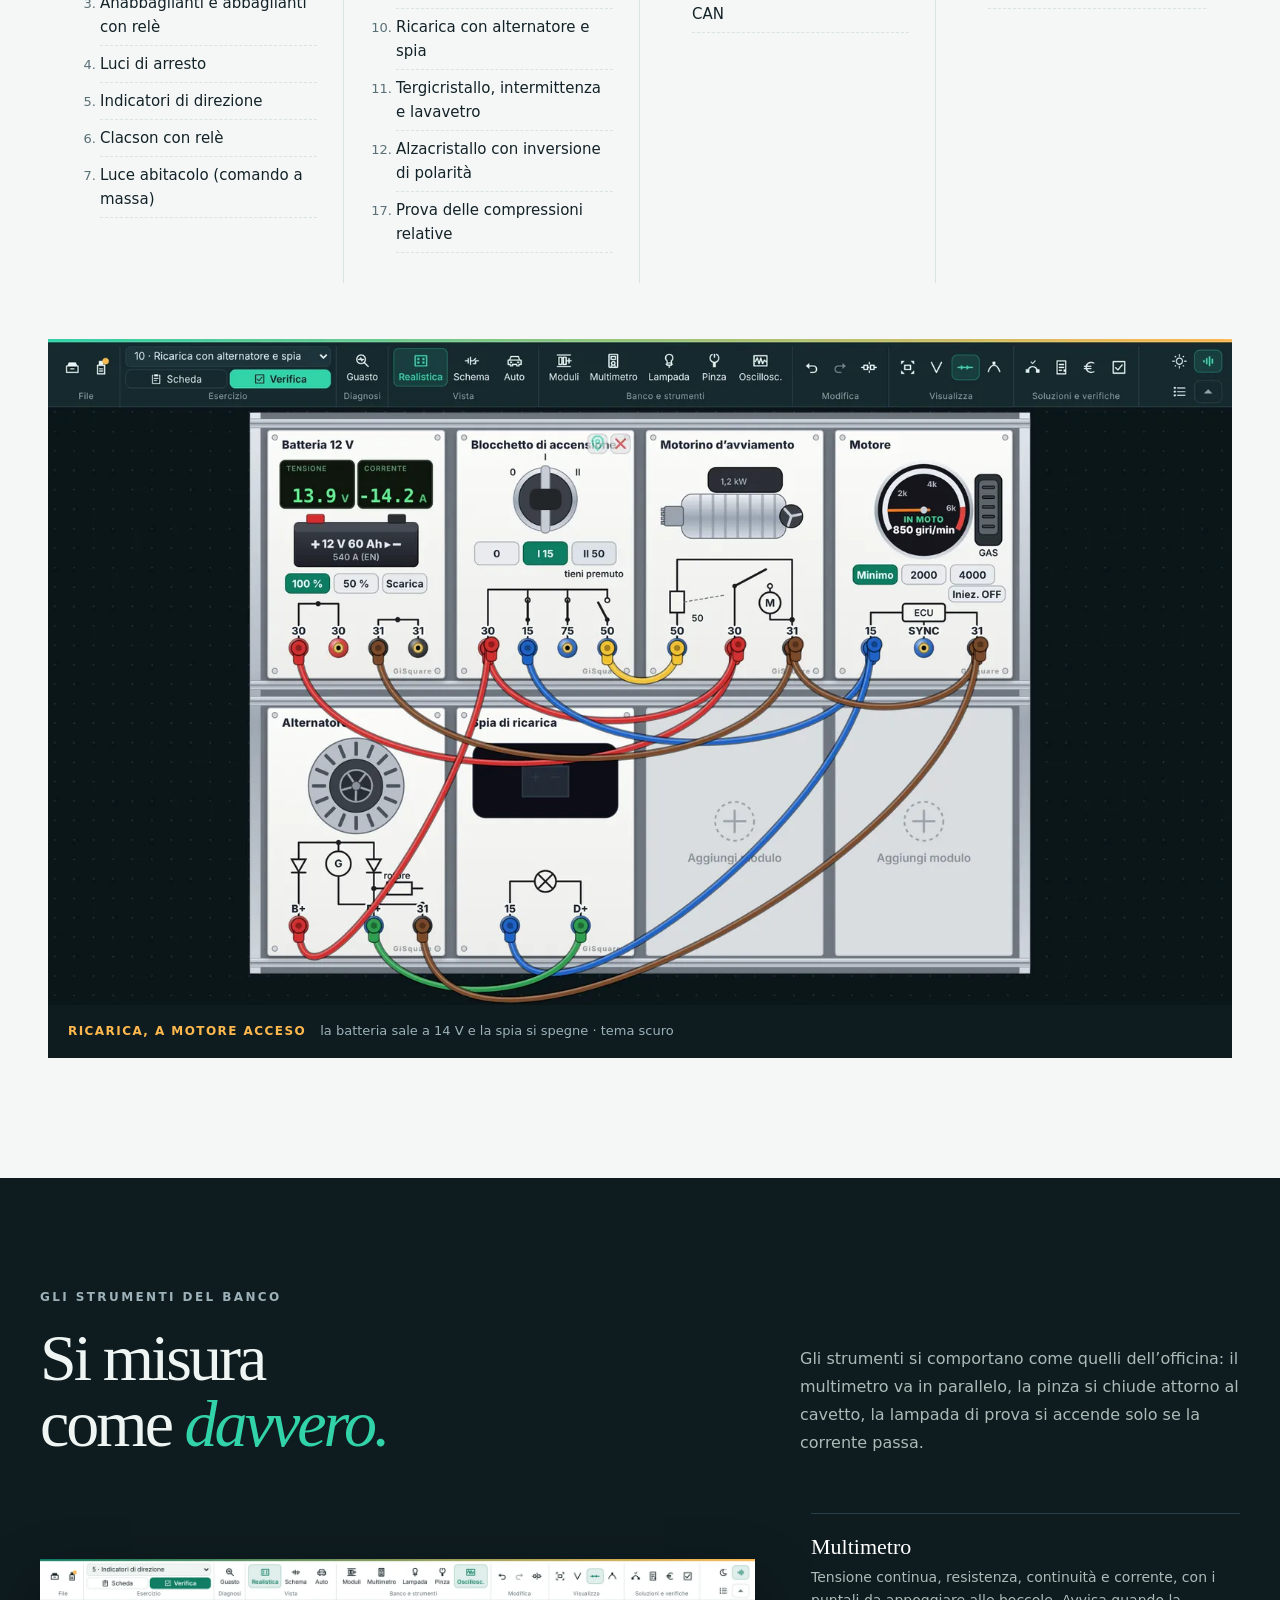
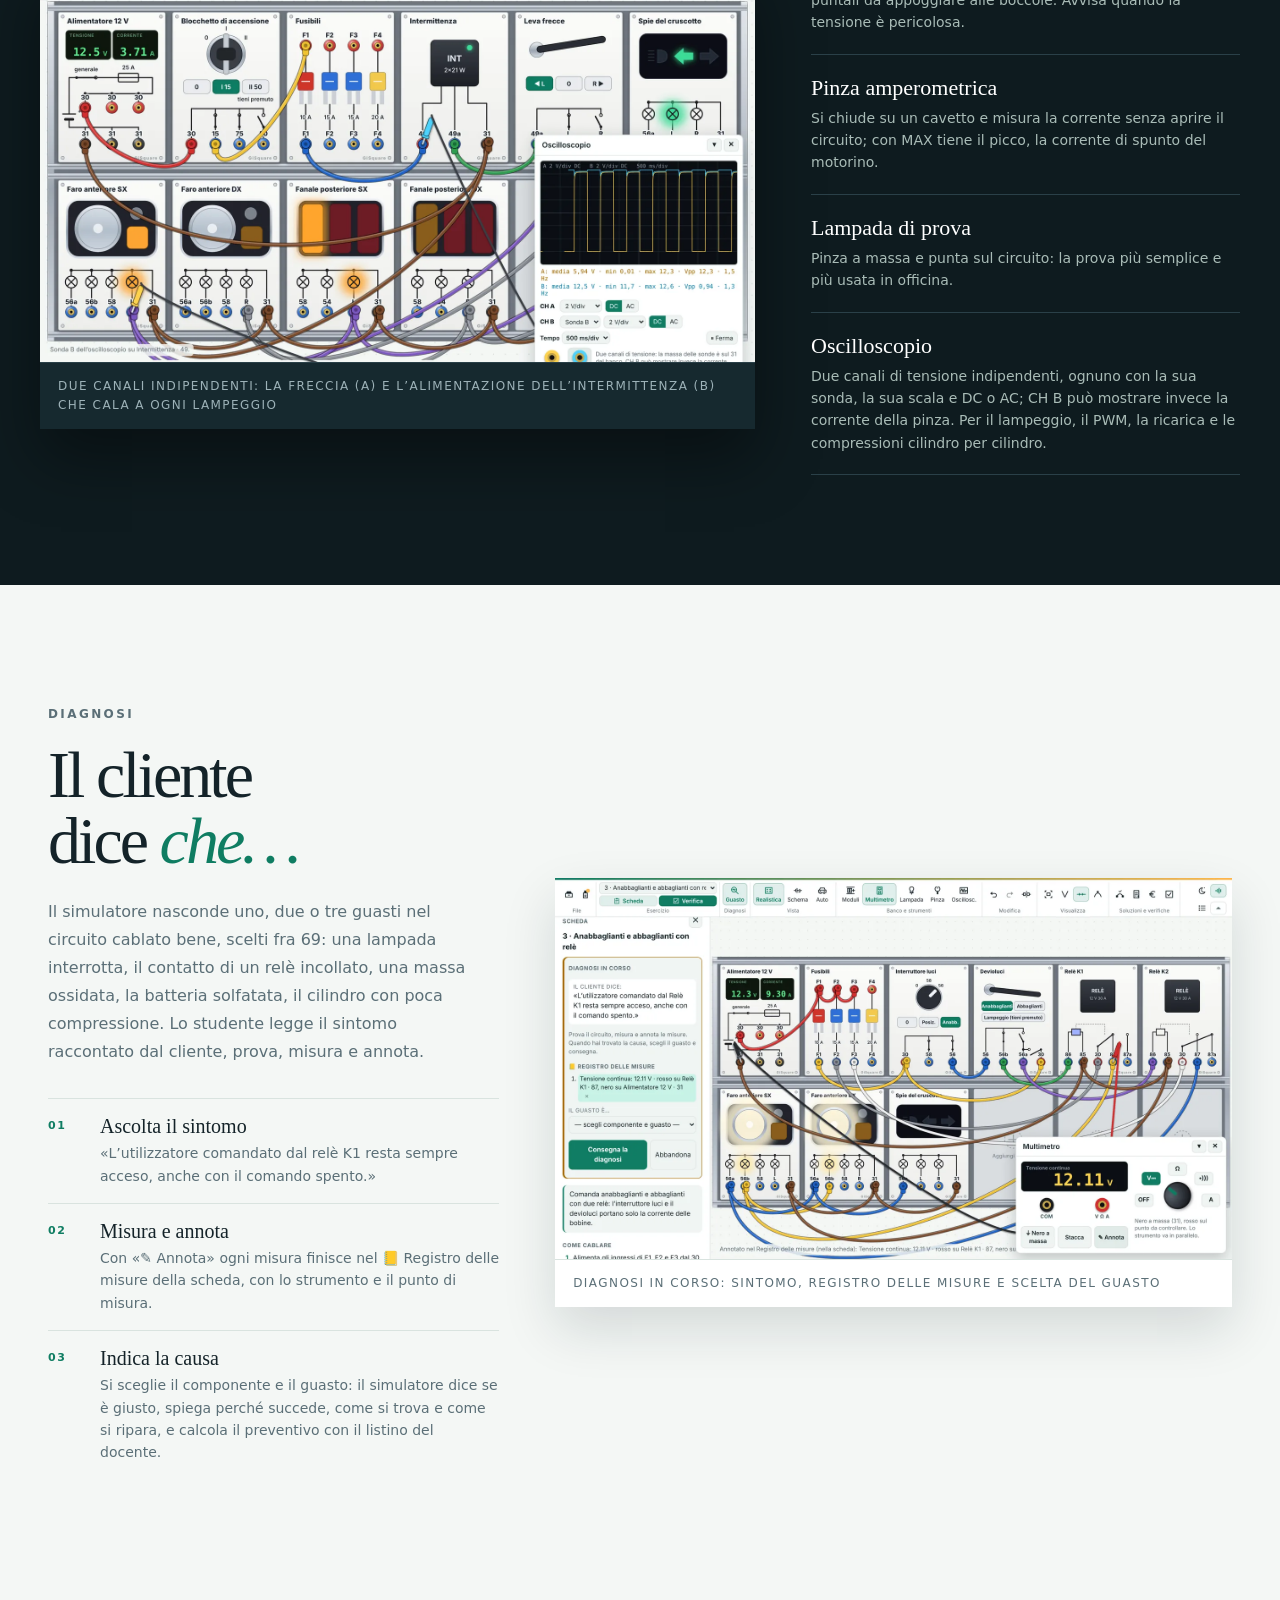
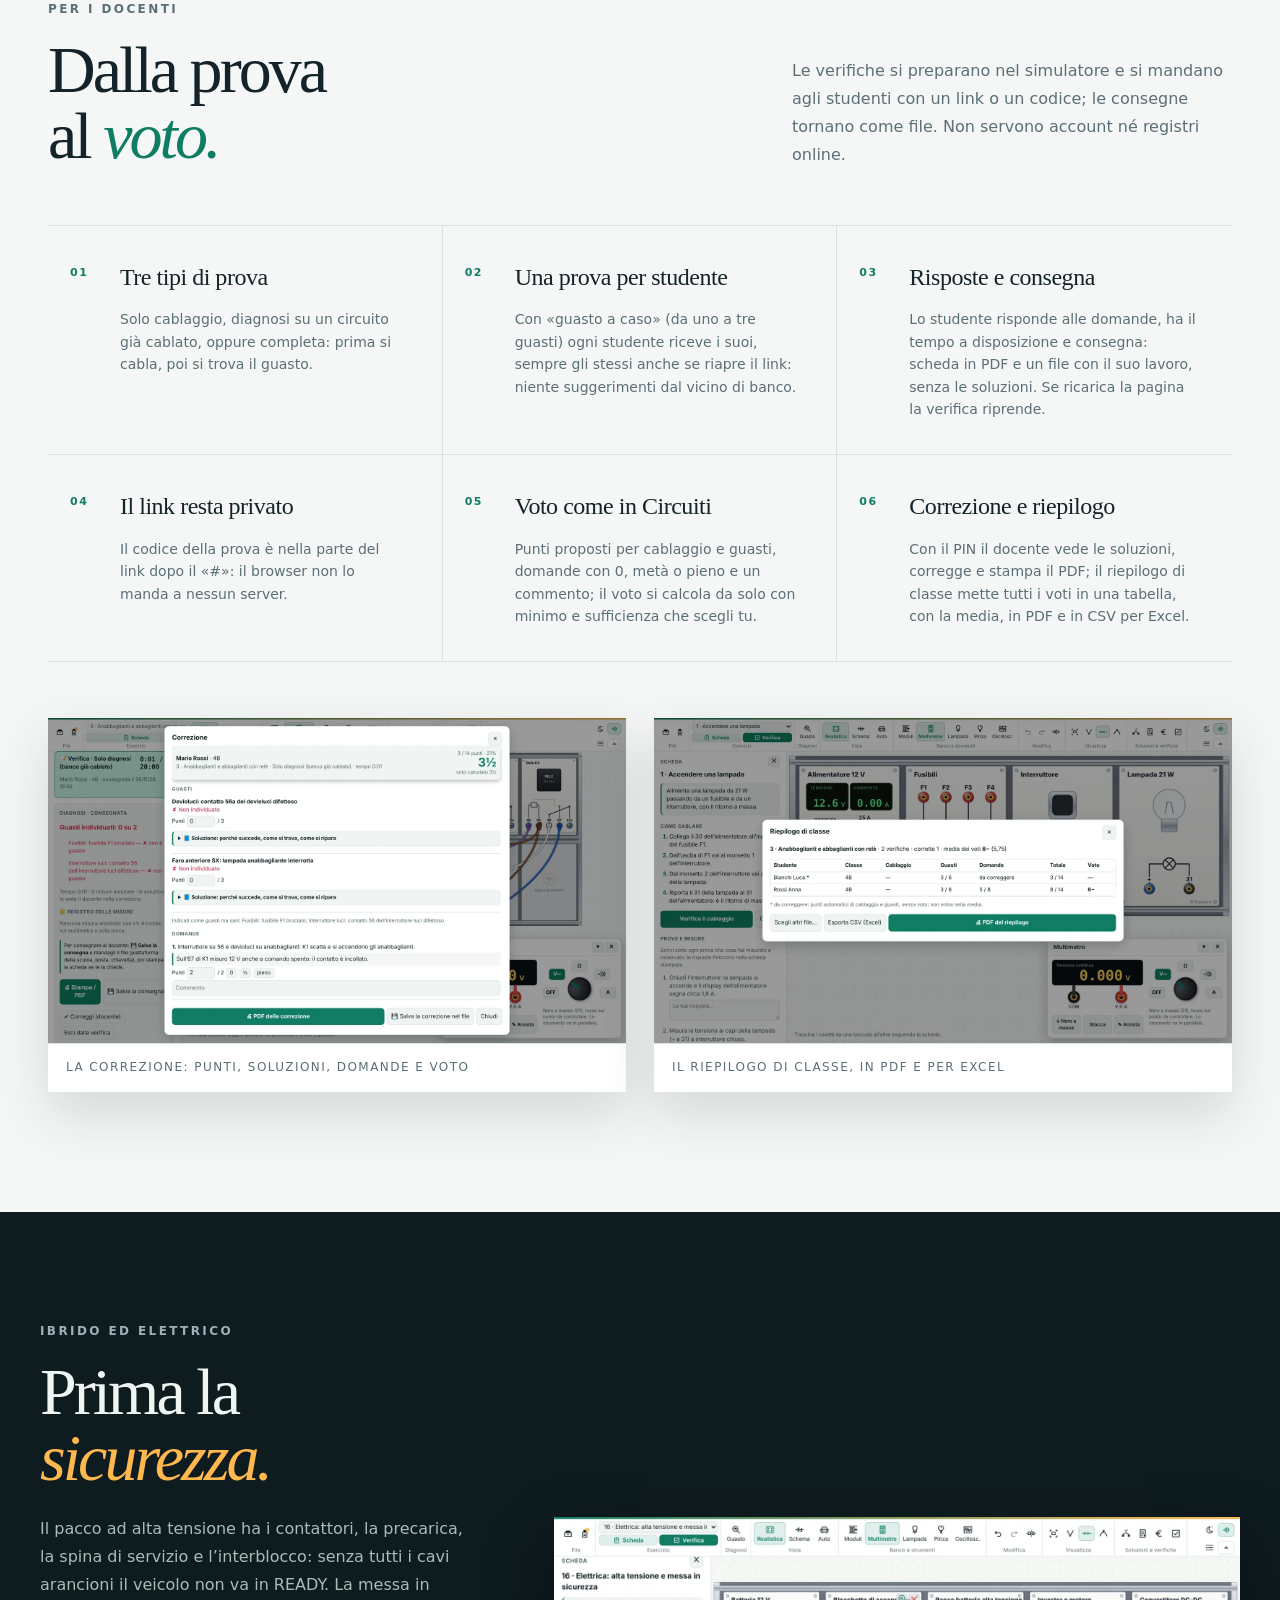
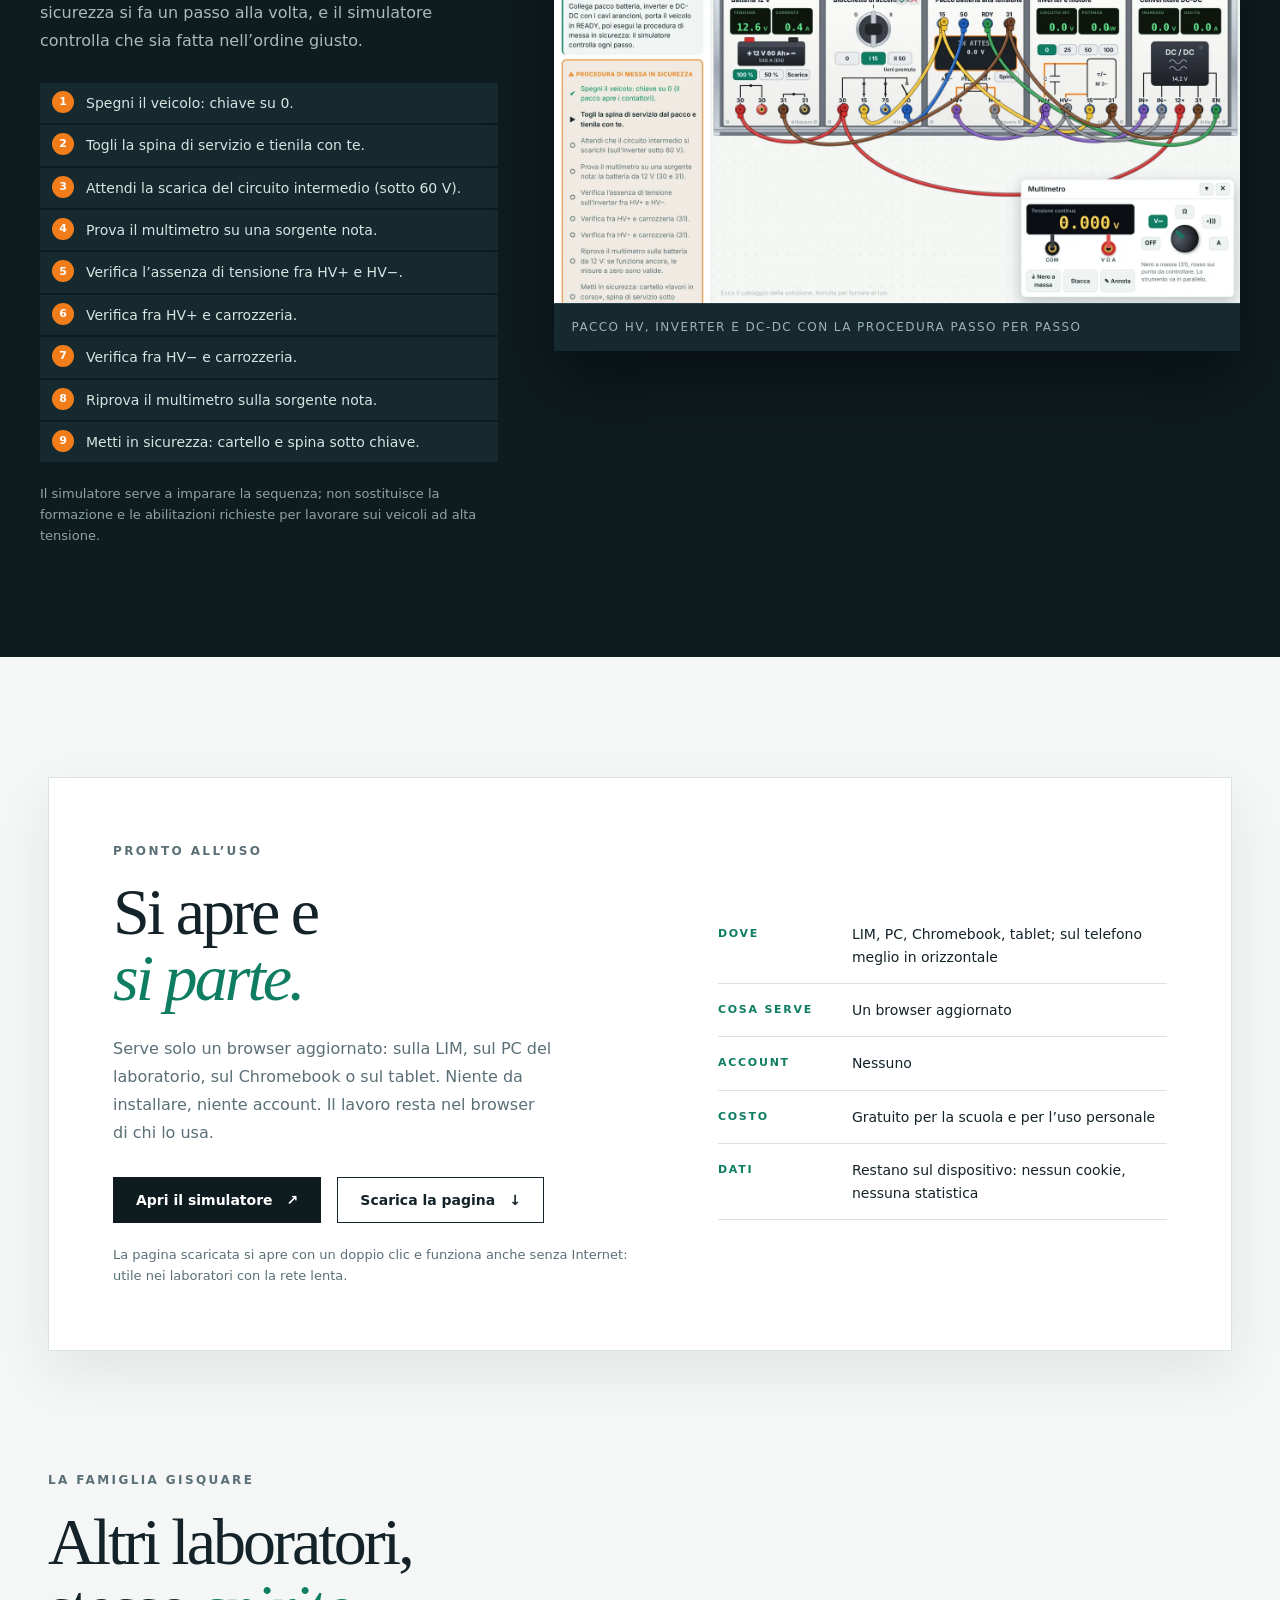
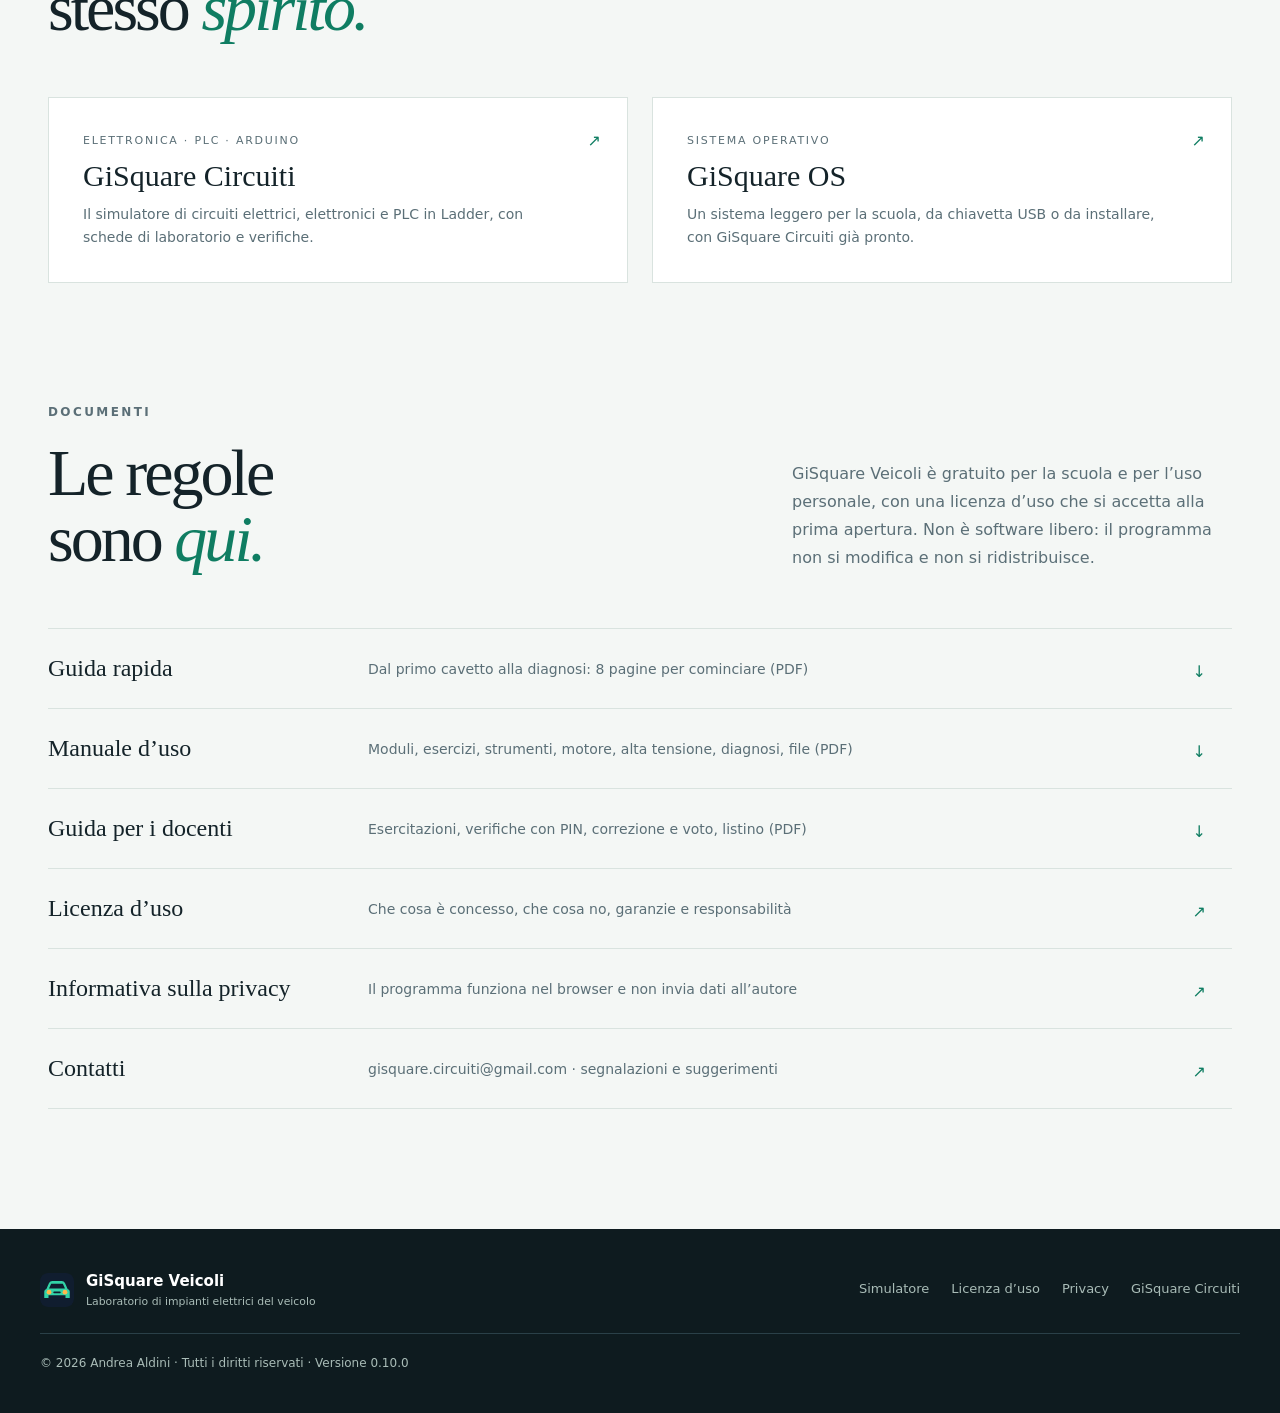
==== commit 933d7b40: "GiSquare Veicoli 0.10.0: motore che parte, sito aggiornato Co-Authored-By: Claude Sonnet 5.5 <norepl" ====
--- a/index.html
+++ b/index.html
@@ -15,7 +15,7 @@
   // I link delle verifiche aperti sull'indirizzo del sito vanno al simulatore.
   if (/^#verifica=/.test(location.hash)) location.replace('app/' + location.hash);
 </script>
-<link rel="stylesheet" href="styles.css?v=4b788b6f47">
+<link rel="stylesheet" href="styles.css?v=63b106981d">
 </head>
 <body>
 <a class="salta" href="#contenuto">Vai al contenuto</a>
@@ -54,7 +54,7 @@
   <figure class="eroe-foto">
     <div class="finestra">
       <div class="finestra-barra"><i></i><i></i><i></i><span>GiSquare Veicoli · Anabbaglianti e abbaglianti con relè</span></div>
-      <img src="assets/banco.webp?v=d91867b93e" width="1600" height="900" alt="Il banco con alimentatore, fusibili, interruttore luci, devioluci, due relè e i fari accesi, collegati con cavetti colorati">
+      <img src="assets/banco.webp?v=32675824c9" width="1600" height="900" alt="Il banco con alimentatore, fusibili, interruttore luci, devioluci, due relè e i fari accesi, collegati con cavetti colorati">
     </div>
     <span class="etichetta-foto alto"><span class="punto"></span>12,3 V · 9,30 A</span>
     <figcaption class="cartellino"><span aria-hidden="true">↗</span> Un cavetto alla volta.<b>Come in officina.</b></figcaption>
@@ -75,11 +75,11 @@
     <p class="intesta-testo">Un laboratorio di impianti elettrici del veicolo che sta in una pagina web: dalla prima lampada alla rete CAN, dal motorino d’avviamento alla messa in sicurezza di un’auto elettrica.</p>
   </div>
   <ol class="griglia-6">
-    <li><span>01</span><h3>Banco realistico</h3><p>Moduli che si montano sul telaio, boccole colorate, cavetti impilabili con il colore che segue il filo: rosso il positivo, marrone la massa.</p></li>
-    <li><span>02</span><h3>Schema e auto</h3><p>Lo stesso banco come schema elettrico con la corrente animata, e un’auto che mostra dove si trova ogni componente.</p></li>
-    <li><span>03</span><h3>Strumenti e suoni veri</h3><p>Multimetro, pinza con MAX per la corrente di spunto, lampada di prova, oscilloscopio a due canali. Si sentono il clac del motorino e il motore che sale di giri con il pedale.</p></li>
+    <li><span>01</span><h3>Banco realistico</h3><p>Moduli che si montano sul telaio, boccole colorate, cavetti che si spostano e si impilano, guida numerata al cablaggio, batteria in quattro taglie (da 40 a 95 Ah).</p></li>
+    <li><span>02</span><h3>Schema e auto</h3><p>Lo stesso banco come schema elettrico con la corrente animata, e un’auto che mostra dove si trova ogni componente, con chiave, contagiri e pedale per avviare e accelerare.</p></li>
+    <li><span>03</span><h3>Strumenti e suoni veri</h3><p>Multimetro, pinza con MAX per la corrente di spunto, lampada di prova, oscilloscopio a due canali indipendenti. Si sentono il clac del motorino e il motore che sale di giri con il pedale.</p></li>
     <li><span>04</span><h3>Diagnosi</h3><p>Uno, due o tre guasti nascosti, il cliente che racconta il sintomo, il registro delle misure. Dopo la consegna: perché succede, come si trova, come si ripara e il preventivo.</p></li>
-    <li><span>05</span><h3>Verifiche</h3><p>Il docente prepara la prova e la manda con un link. Ogni studente ha il suo guasto, con tempo e scheda da stampare.</p></li>
+    <li><span>05</span><h3>Verifiche</h3><p>Il docente prepara la prova con un PIN e la manda con un link. Lo studente risponde e consegna; il docente corregge, dà il voto e vede la classe in una tabella.</p></li>
     <li><span>06</span><h3>Ibrido ed elettrico</h3><p>Batteria a 48 V con motogeneratore e DC-DC, pacco ad alta tensione con interblocco e procedura di messa in sicurezza.</p></li>
   </ol>
 </section>
@@ -96,16 +96,16 @@
       <button role="tab" aria-selected="false" aria-controls="v-auto" id="t-auto" tabindex="-1"><span>03</span><b>Auto</b><small>Dove sono i componenti sul veicolo</small></button>
     </div>
     <div class="pannello-vista" role="tabpanel" id="v-reale" aria-labelledby="t-reale">
-      <div class="vista-testo"><p class="occhiello">Vista 01 / Realistica</p><h3>Le mani<br>sul banco.</h3><p>Si trascina il cavetto da una boccola all’altra, si girano i comandi, si legge il display dell’alimentatore. I fari si accendono, il motorino gira, il tergicristallo torna a riposo.</p><ul class="pastiglie"><li>Boccole da 4 mm</li><li>Cavetti impilabili</li><li>Tensioni sulle boccole</li></ul></div>
-      <figure class="foto-vista"><img src="assets/banco.webp?v=d91867b93e" width="1600" height="900" alt="Vista realistica del banco" loading="lazy"><figcaption>Anabbaglianti accesi con due relè</figcaption></figure>
+      <div class="vista-testo"><p class="occhiello">Vista 01 / Realistica</p><h3>Le mani<br>sul banco.</h3><p>Si trascina il cavetto da una boccola all’altra, si girano i comandi, si legge il display dell’alimentatore. I fari si accendono, il motorino gira, il tergicristallo torna a riposo.</p><ul class="pastiglie"><li>Boccole da 4 mm</li><li>Cavetti spostabili e impilabili</li><li>Guida al cablaggio</li><li>Tensioni sulle boccole</li></ul></div>
+      <figure class="foto-vista"><img src="assets/banco.webp?v=32675824c9" width="1600" height="900" alt="Vista realistica del banco" loading="lazy"><figcaption>Anabbaglianti accesi con due relè</figcaption></figure>
     </div>
     <div class="pannello-vista" role="tabpanel" id="v-schema" aria-labelledby="t-schema" hidden>
       <div class="vista-testo"><p class="occhiello">Vista 02 / Schema</p><h3>Il disegno<br>che spiega.</h3><p>Lo stesso cablaggio diventa uno schema con i simboli dei componenti e la corrente che scorre nei fili: si vede dove passa e dove si ferma.</p><ul class="pastiglie"><li>Simboli dei componenti</li><li>Corrente animata</li><li>Stesso cablaggio</li></ul></div>
-      <figure class="foto-vista"><img src="assets/schema.webp?v=69f891ab80" width="1600" height="900" alt="Vista schema elettrico dello stesso banco" loading="lazy"><figcaption>Lo stesso circuito, in forma di schema</figcaption></figure>
+      <figure class="foto-vista"><img src="assets/schema.webp?v=af62228e2c" width="1600" height="900" alt="Vista schema elettrico dello stesso banco" loading="lazy"><figcaption>Lo stesso circuito, in forma di schema</figcaption></figure>
     </div>
     <div class="pannello-vista" role="tabpanel" id="v-auto" aria-labelledby="t-auto" hidden>
-      <div class="vista-testo"><p class="occhiello">Vista 03 / Auto</p><h3>Dal banco<br>al veicolo.</h3><p>Un’auto vista di fianco e dall’alto mostra dove si trovano i componenti montati sul banco: si tocca un componente e si torna al suo pannello.</p><ul class="pastiglie"><li>Fianco e pianta</li><li>Posizioni tipiche</li><li>Anche le parti EV</li></ul></div>
-      <figure class="foto-vista"><img src="assets/auto.webp?v=bb07672b60" width="1600" height="900" alt="Vista auto con i componenti indicati sul veicolo" loading="lazy"><figcaption>Dove sono fari, relè, batteria e devioluci</figcaption></figure>
+      <div class="vista-testo"><p class="occhiello">Vista 03 / Auto</p><h3>Dal banco<br>al veicolo.</h3><p>Un’auto vista di fianco e dall’alto mostra dove si trovano i componenti montati sul banco: si tocca un componente e si torna al suo pannello. In basso a destra un cruscotto con la chiave, il contagiri e il pedale GAS: si avvia il motore e si accelera senza tornare al banco.</p><ul class="pastiglie"><li>Fianco e pianta</li><li>Chiave e acceleratore</li><li>Anche le parti EV</li></ul></div>
+      <figure class="foto-vista"><img src="assets/auto.webp?v=f7b1af27db" width="1600" height="900" alt="Vista auto con i componenti indicati sul veicolo e il cruscotto con chiave, contagiri e pedale" loading="lazy"><figcaption>Il motore in moto a 6000 giri: contagiri e pedale GAS in basso a destra</figcaption></figure>
     </div>
   </div>
 </section>
@@ -113,7 +113,7 @@
 <section class="sezione esercizi" id="esercizi">
   <div class="intesta">
     <div><p class="occhiello">Esercizi guidati</p><h2>Dalla lampada<br>alla <em>rete CAN.</em></h2></div>
-    <p class="intesta-testo">Ogni esercizio ha l’obiettivo, i passi per cablare, le prove e le misure da fare. Il pulsante «Verifica» controlla il cablaggio e dice che cosa manca. C’è anche il banco libero, per montare quello che si vuole.</p>
+    <p class="intesta-testo">Ogni esercizio ha l’obiettivo, i passi per cablare, le prove e le misure da fare. Il pulsante «Verifica» controlla il cablaggio e dice che cosa manca. C’è anche il banco libero, per montare quello che si vuole. Fuori dalle verifiche la soluzione e i guasti con le spiegazioni sono a disposizione di tutti, per esercitarsi.</p>
   </div>
   <div class="gruppi">
     <div class="gruppo"><h3><span>Luci e segnalazione</span></h3><ol start="1"><li>Accendere una lampada</li><li>Luci di posizione</li><li>Anabbaglianti e abbaglianti con relè</li><li>Luci di arresto</li><li>Indicatori di direzione</li><li>Clacson con relè</li><li>Luce abitacolo (comando a massa)</li></ol></div>
@@ -121,7 +121,7 @@
     <div class="gruppo"><h3><span>Elettronica e reti</span></h3><ol start="13"><li>Termometro e carburante con sensori</li><li>Centralina di bordo, PWM e CAN</li></ol></div>
     <div class="gruppo"><h3><span>Veicoli elettrificati</span></h3><ol start="15"><li>Ibrido leggero a 48 V</li><li>Elettrica: alta tensione e messa in sicurezza</li></ol></div>
   </div>
-  <figure class="foto-larga"><img src="assets/ricarica-scuro.webp?v=dd5e781f29" width="1600" height="900" alt="Esercizio di ricarica a motore acceso: batteria a 14 V, motore a 850 giri al minuto" loading="lazy"><figcaption><span>Ricarica, a motore acceso</span> la batteria sale a 14 V e la spia si spegne · tema scuro</figcaption></figure>
+  <figure class="foto-larga"><img src="assets/ricarica-scuro.webp?v=6a1f07e8cb" width="1600" height="900" alt="Esercizio di ricarica a motore acceso: batteria a 14 V, motore a 850 giri al minuto" loading="lazy"><figcaption><span>Ricarica, a motore acceso</span> la batteria sale a 14 V e la spia si spegne · tema scuro</figcaption></figure>
 </section>
 
 <section class="sezione strumenti scura" id="strumenti">
@@ -130,12 +130,12 @@
     <p class="intesta-testo">Gli strumenti si comportano come quelli dell’officina: il multimetro va in parallelo, la pinza si chiude attorno al cavetto, la lampada di prova si accende solo se la corrente passa.</p>
   </div>
   <div class="due-colonne">
-    <figure class="foto-vista"><img src="assets/oscilloscopio.webp?v=94d6a7a967" width="1600" height="900" alt="Oscilloscopio che mostra il comando PWM della centralina sulla lampada posteriore" loading="lazy"><figcaption>La centralina comanda la luce di posizione in PWM: all’oscilloscopio si vede l’onda quadra</figcaption></figure>
+    <figure class="foto-vista"><img src="assets/oscilloscopio.webp?v=52763888c7" width="1600" height="900" alt="Oscilloscopio a due canali: la freccia in giallo e l’alimentazione dell’intermittenza in azzurro" loading="lazy"><figcaption>Due canali indipendenti: la freccia (A) e l’alimentazione dell’intermittenza (B) che cala a ogni lampeggio</figcaption></figure>
     <ul class="schede-strumenti">
       <li><b>Multimetro</b><span>Tensione continua, resistenza, continuità e corrente, con i puntali da appoggiare alle boccole. Avvisa quando la tensione è pericolosa.</span></li>
       <li><b>Pinza amperometrica</b><span>Si chiude su un cavetto e misura la corrente senza aprire il circuito; con MAX tiene il picco, la corrente di spunto del motorino.</span></li>
       <li><b>Lampada di prova</b><span>Pinza a massa e punta sul circuito: la prova più semplice e più usata in officina.</span></li>
-      <li><b>Oscilloscopio</b><span>Due canali: la sonda per la tensione e la pinza per la corrente. Per il lampeggio, il PWM, la ricarica, e le compressioni cilindro per cilindro con il sensore di fase.</span></li>
+      <li><b>Oscilloscopio</b><span>Due canali di tensione indipendenti, ognuno con la sua sonda, la sua scala e DC o AC; CH B può mostrare invece la corrente della pinza. Per il lampeggio, il PWM, la ricarica e le compressioni cilindro per cilindro.</span></li>
     </ul>
   </div>
 </section>
@@ -145,30 +145,34 @@
     <div>
       <p class="occhiello">Diagnosi</p>
       <h2>Il cliente<br>dice <em>che…</em></h2>
-      <p class="intesta-testo">Il simulatore nasconde un guasto nel circuito cablato bene: una lampada interrotta, il contatto di un relè incollato, una massa ossidata, il regolatore di tensione guasto, le spazzole consumate del motorino. Lo studente legge il sintomo raccontato dal cliente, prova, misura e annota.</p>
+      <p class="intesta-testo">Il simulatore nasconde uno, due o tre guasti nel circuito cablato bene, scelti fra 69: una lampada interrotta, il contatto di un relè incollato, una massa ossidata, la batteria solfatata, il cilindro con poca compressione. Lo studente legge il sintomo raccontato dal cliente, prova, misura e annota.</p>
       <ol class="passi">
         <li><b>Ascolta il sintomo</b><span>«L’utilizzatore comandato dal relè K1 resta sempre acceso, anche con il comando spento.»</span></li>
-        <li><b>Misura e annota</b><span>Con «✎ Annota» ogni misura finisce nel registro, con lo strumento e il punto di misura.</span></li>
-        <li><b>Indica la causa</b><span>Si sceglie il componente e il guasto: il simulatore dice se è giusto e quanto tempo è servito.</span></li>
+        <li><b>Misura e annota</b><span>Con «✎ Annota» ogni misura finisce nel 📒 Registro delle misure della scheda, con lo strumento e il punto di misura.</span></li>
+        <li><b>Indica la causa</b><span>Si sceglie il componente e il guasto: il simulatore dice se è giusto, spiega perché succede, come si trova e come si ripara, e calcola il preventivo con il listino del docente.</span></li>
       </ol>
     </div>
-    <figure class="foto-vista"><img src="assets/diagnosi.webp?v=4df94ea071" width="1600" height="900" alt="Diagnosi in corso con il sintomo del cliente e il registro delle misure" loading="lazy"><figcaption>Diagnosi in corso: sintomo, registro e scelta del guasto</figcaption></figure>
+    <figure class="foto-vista"><img src="assets/diagnosi.webp?v=086787253a" width="1600" height="900" alt="Diagnosi in corso con il sintomo del cliente, una misura nel registro e la scelta del guasto" loading="lazy"><figcaption>Diagnosi in corso: sintomo, registro delle misure e scelta del guasto</figcaption></figure>
   </div>
 </section>
 
 <section class="sezione docenti" id="docenti">
   <div class="intesta">
     <div><p class="occhiello">Per i docenti</p><h2>Dalla prova<br>al <em>voto.</em></h2></div>
-    <p class="intesta-testo">Le verifiche si preparano nel simulatore e si mandano agli studenti con un link o un codice. Non servono account né registri online.</p>
+    <p class="intesta-testo">Le verifiche si preparano nel simulatore e si mandano agli studenti con un link o un codice; le consegne tornano come file. Non servono account né registri online.</p>
   </div>
   <ol class="griglia-6 tre">
     <li><span>01</span><h3>Tre tipi di prova</h3><p>Solo cablaggio, diagnosi su un circuito già cablato, oppure completa: prima si cabla, poi si trova il guasto.</p></li>
-    <li><span>02</span><h3>Un guasto per studente</h3><p>Con «guasto a caso» ogni studente riceve il suo, sempre lo stesso anche se riapre il link: niente suggerimenti dal vicino di banco.</p></li>
-    <li><span>03</span><h3>Tempo, risposte e scheda</h3><p>Tempo a disposizione, esito e registro delle misure finiscono nella scheda da stampare o salvare in PDF, con nome e classe.</p></li>
+    <li><span>02</span><h3>Una prova per studente</h3><p>Con «guasto a caso» (da uno a tre guasti) ogni studente riceve i suoi, sempre gli stessi anche se riapre il link: niente suggerimenti dal vicino di banco.</p></li>
+    <li><span>03</span><h3>Risposte e consegna</h3><p>Lo studente risponde alle domande, ha il tempo a disposizione e consegna: scheda in PDF e un file con il suo lavoro, senza le soluzioni. Se ricarica la pagina la verifica riprende.</p></li>
     <li><span>04</span><h3>Il link resta privato</h3><p>Il codice della prova è nella parte del link dopo il «#»: il browser non lo manda a nessun server.</p></li>
-    <li><span>05</span><h3>File del banco</h3><p>Un banco si salva in un file .gsv e si riapre quando serve: per preparare una lezione o consegnare un lavoro.</p></li>
-    <li><span>06</span><h3>Correzione con il PIN</h3><p>La verifica si protegge con un PIN: lo studente consegna scheda e file; con il PIN il docente vede le soluzioni, assegna i punti e ottiene voto, giudizio e PDF della correzione.</p></li>
+    <li><span>05</span><h3>Voto come in Circuiti</h3><p>Punti proposti per cablaggio e guasti, domande con 0, metà o pieno e un commento; il voto si calcola da solo con minimo e sufficienza che scegli tu.</p></li>
+    <li><span>06</span><h3>Correzione e riepilogo</h3><p>Con il PIN il docente vede le soluzioni, corregge e stampa il PDF; il riepilogo di classe mette tutti i voti in una tabella, con la media, in PDF e in CSV per Excel.</p></li>
   </ol>
+  <div class="coppia">
+    <figure class="foto-vista"><img src="assets/correzione.webp?v=88fc6f5522" width="1600" height="900" alt="Finestra di correzione di una verifica con punti, voto e giudizio" loading="lazy"><figcaption>La correzione: punti, soluzioni, domande e voto</figcaption></figure>
+    <figure class="foto-vista"><img src="assets/riepilogo.webp?v=d598f9ebc1" width="1600" height="900" alt="Riepilogo di classe con i voti e la media" loading="lazy"><figcaption>Il riepilogo di classe, in PDF e per Excel</figcaption></figure>
+  </div>
 </section>
 
 <section class="sezione alta scura" id="alta-tensione">
@@ -190,7 +194,7 @@
       </ol>
       <p class="nota">Il simulatore serve a imparare la sequenza; non sostituisce la formazione e le abilitazioni richieste per lavorare sui veicoli ad alta tensione.</p>
     </div>
-    <figure class="foto-vista"><img src="assets/alta-tensione.webp?v=b2bb347fac" width="1600" height="900" alt="Esercizio sull'auto elettrica con pacco ad alta tensione, inverter, DC-DC e procedura di messa in sicurezza" loading="lazy"><figcaption>Pacco HV, inverter e DC-DC con la procedura passo per passo</figcaption></figure>
+    <figure class="foto-vista"><img src="assets/alta-tensione.webp?v=3ae2b95585" width="1600" height="900" alt="Esercizio sull'auto elettrica con pacco ad alta tensione, inverter, DC-DC e procedura di messa in sicurezza" loading="lazy"><figcaption>Pacco HV, inverter e DC-DC con la procedura passo per passo</figcaption></figure>
   </div>
 </section>
 
@@ -232,9 +236,9 @@
     <p class="intesta-testo">GiSquare Veicoli è gratuito per la scuola e per l’uso personale, con una licenza d’uso che si accetta alla prima apertura. Non è software libero: il programma non si modifica e non si ridistribuisce.</p>
   </div>
   <ul class="documenti-elenco">
-    <li><a href="documenti/gisquare-veicoli-guida-rapida.pdf?v=9cbab6bd95"><b>Guida rapida</b><span>Dal primo cavetto alla diagnosi: 8 pagine per cominciare (PDF)</span><i aria-hidden="true">↓</i></a></li>
-    <li><a href="documenti/gisquare-veicoli-manuale.pdf?v=f636b0ad41"><b>Manuale d’uso</b><span>Moduli, esercizi, strumenti, motore, alta tensione, diagnosi, file (PDF)</span><i aria-hidden="true">↓</i></a></li>
-    <li><a href="documenti/gisquare-veicoli-guida-docenti.pdf?v=97ecf27114"><b>Guida per i docenti</b><span>Esercitazioni, verifiche con PIN, correzione e voto, listino (PDF)</span><i aria-hidden="true">↓</i></a></li>
+    <li><a href="documenti/gisquare-veicoli-guida-rapida.pdf?v=648c3790bb"><b>Guida rapida</b><span>Dal primo cavetto alla diagnosi: 8 pagine per cominciare (PDF)</span><i aria-hidden="true">↓</i></a></li>
+    <li><a href="documenti/gisquare-veicoli-manuale.pdf?v=10105faa78"><b>Manuale d’uso</b><span>Moduli, esercizi, strumenti, motore, alta tensione, diagnosi, file (PDF)</span><i aria-hidden="true">↓</i></a></li>
+    <li><a href="documenti/gisquare-veicoli-guida-docenti.pdf?v=9bd5738b8b"><b>Guida per i docenti</b><span>Esercitazioni, verifiche con PIN, correzione e voto, listino (PDF)</span><i aria-hidden="true">↓</i></a></li>
     <li><a href="legal/LICENZA-D-USO.html"><b>Licenza d’uso</b><span>Che cosa è concesso, che cosa no, garanzie e responsabilità</span><i aria-hidden="true">↗</i></a></li>
     <li><a href="legal/INFORMATIVA-PRIVACY.html"><b>Informativa sulla privacy</b><span>Il programma funziona nel browser e non invia dati all’autore</span><i aria-hidden="true">↗</i></a></li>
     <li><a href="mailto:gisquare.circuiti@gmail.com"><b>Contatti</b><span>gisquare.circuiti@gmail.com · segnalazioni e suggerimenti</span><i aria-hidden="true">↗</i></a></li>
--- a/styles.css
+++ b/styles.css
@@ -273,3 +273,6 @@
   html { scroll-behavior: auto; }
   .bottone, .carta { transition: none; }
 }
+
+.coppia { display: grid; grid-template-columns: 1fr 1fr; gap: 28px; margin-top: 56px; }
+@media (max-width: 960px) { .coppia { grid-template-columns: 1fr; gap: 24px; } }
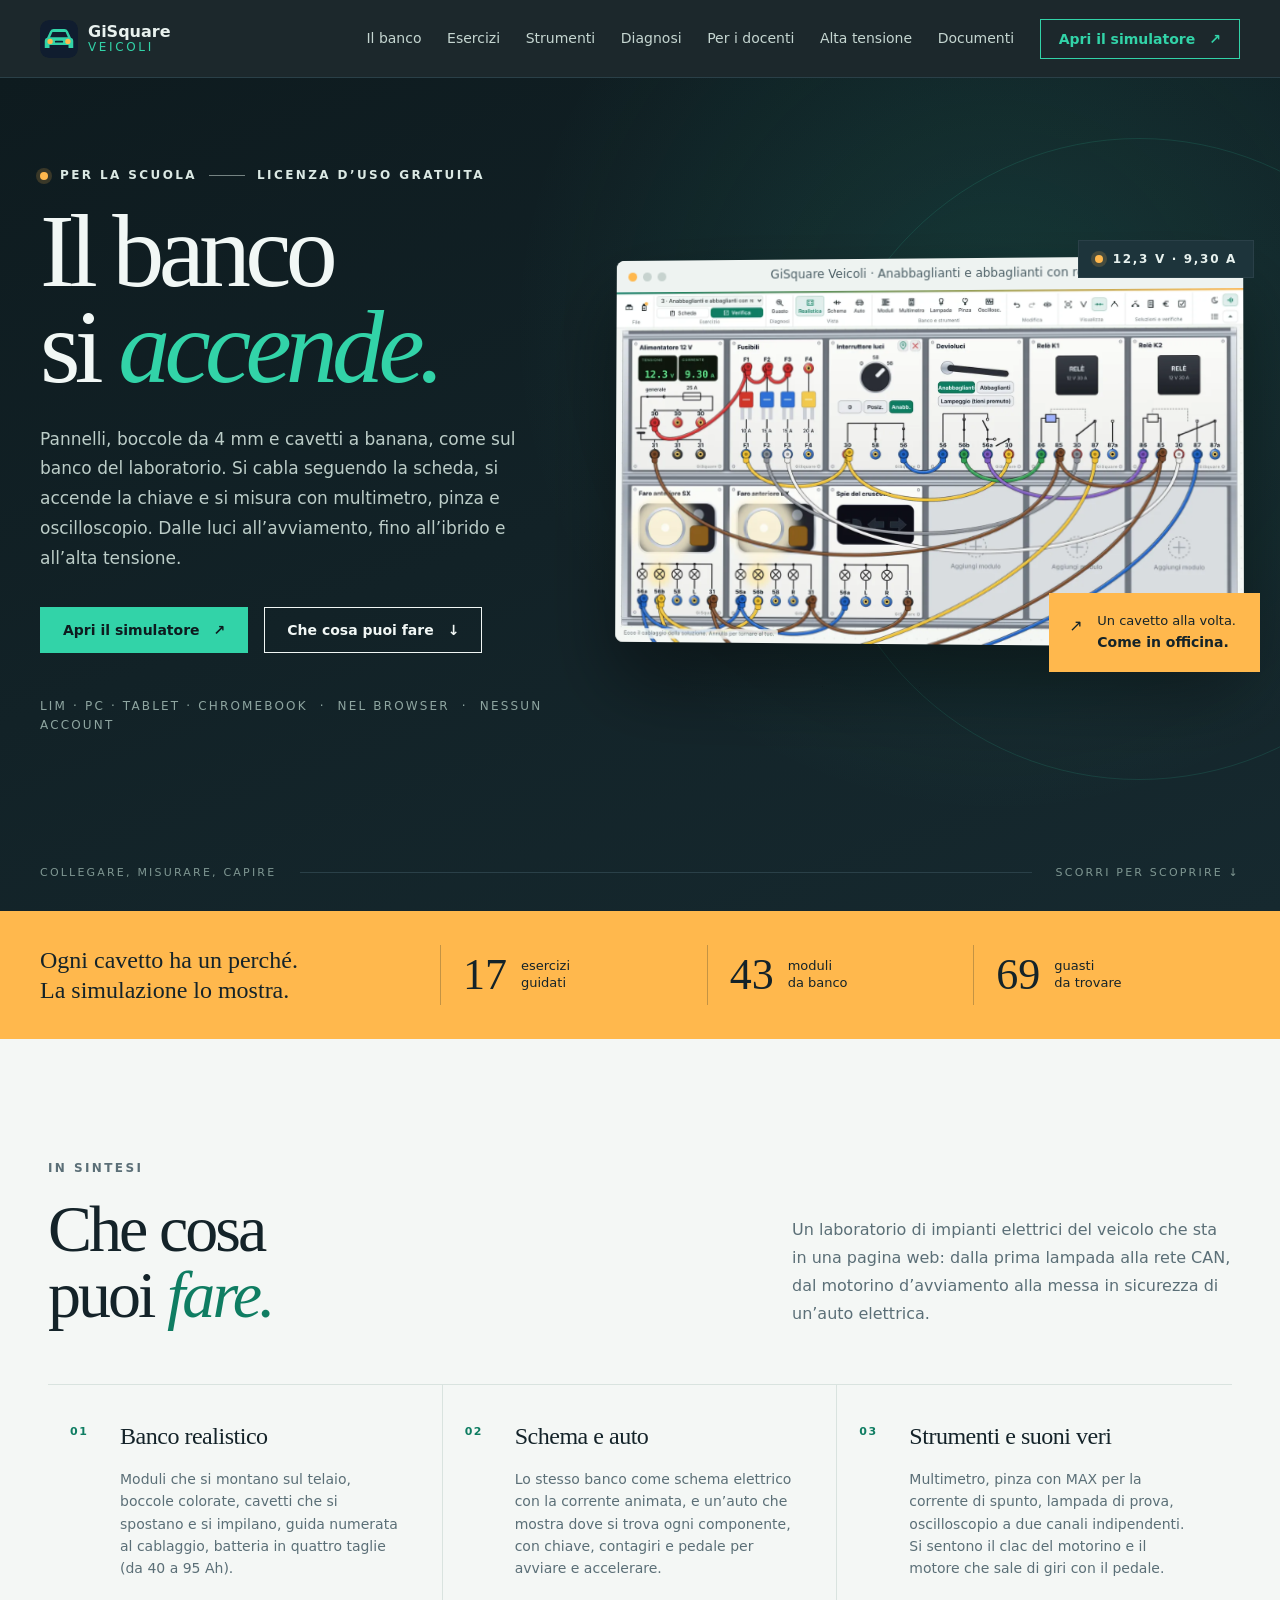
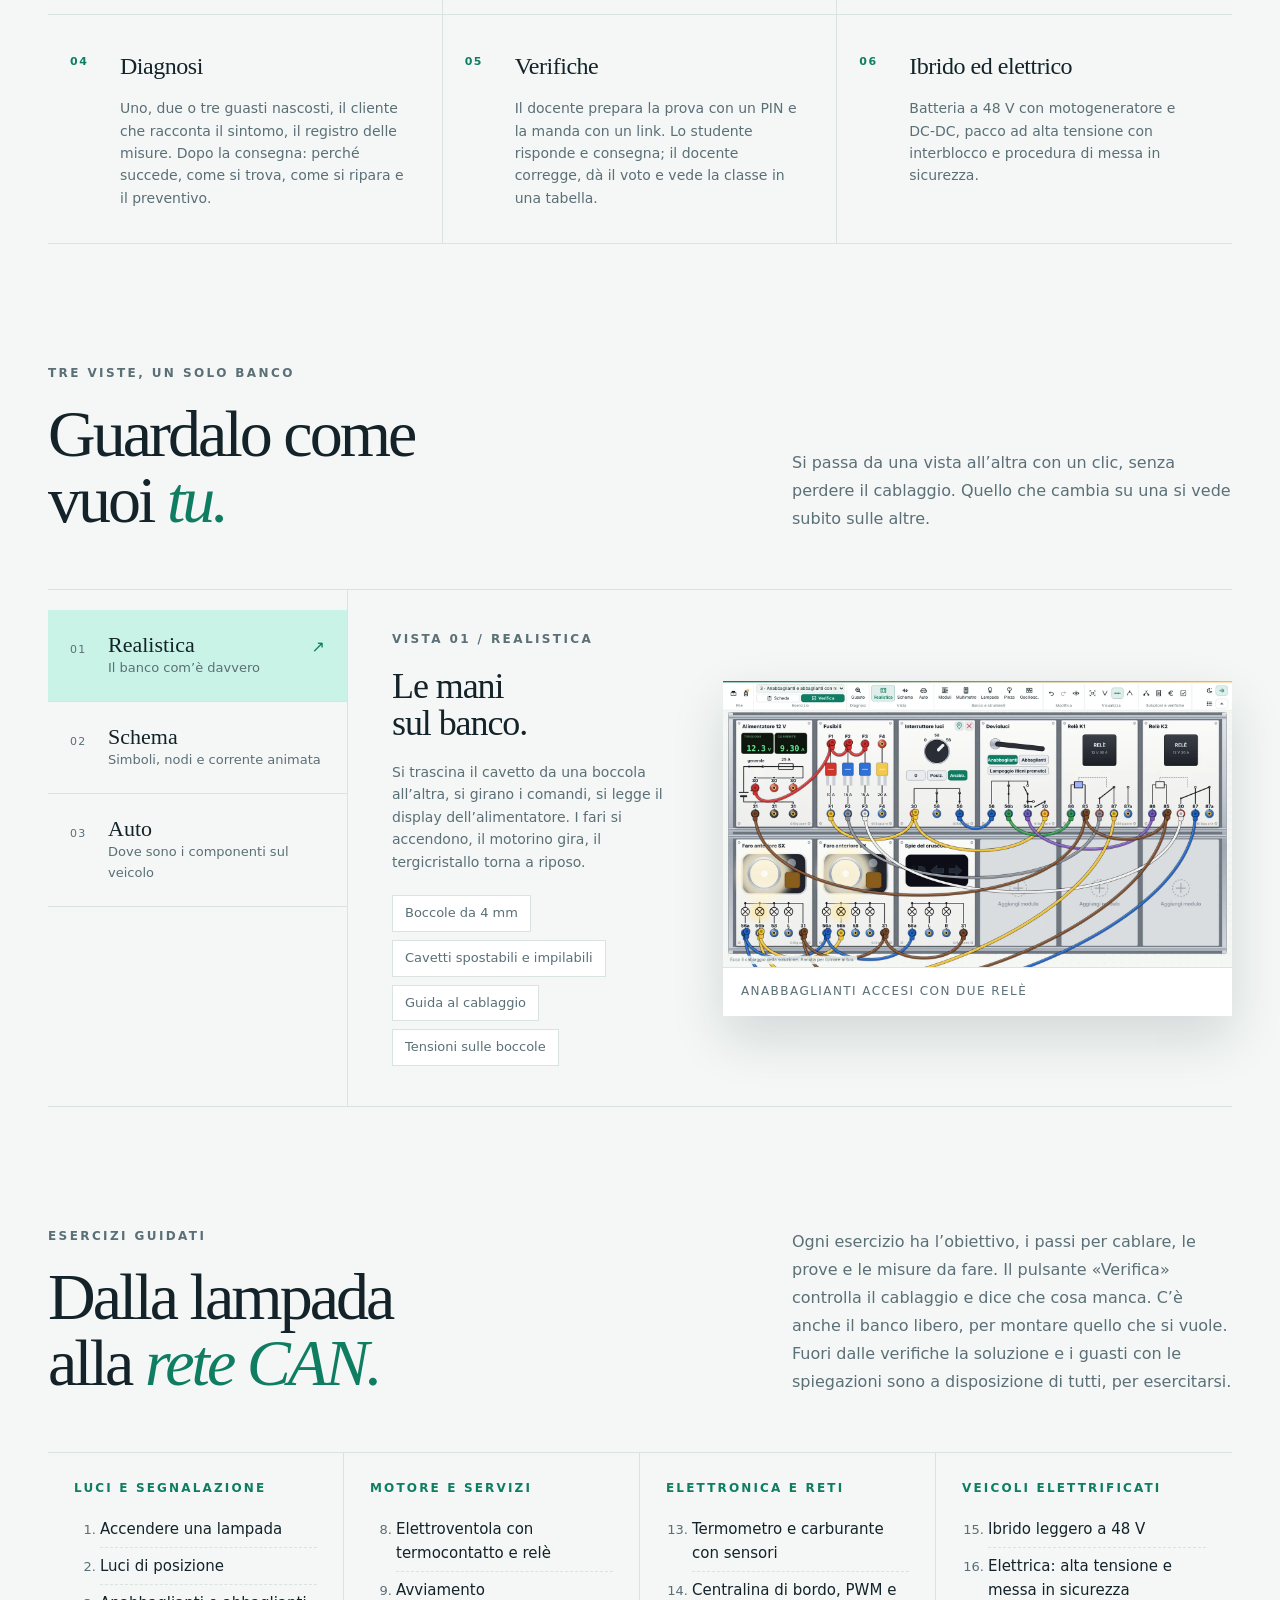
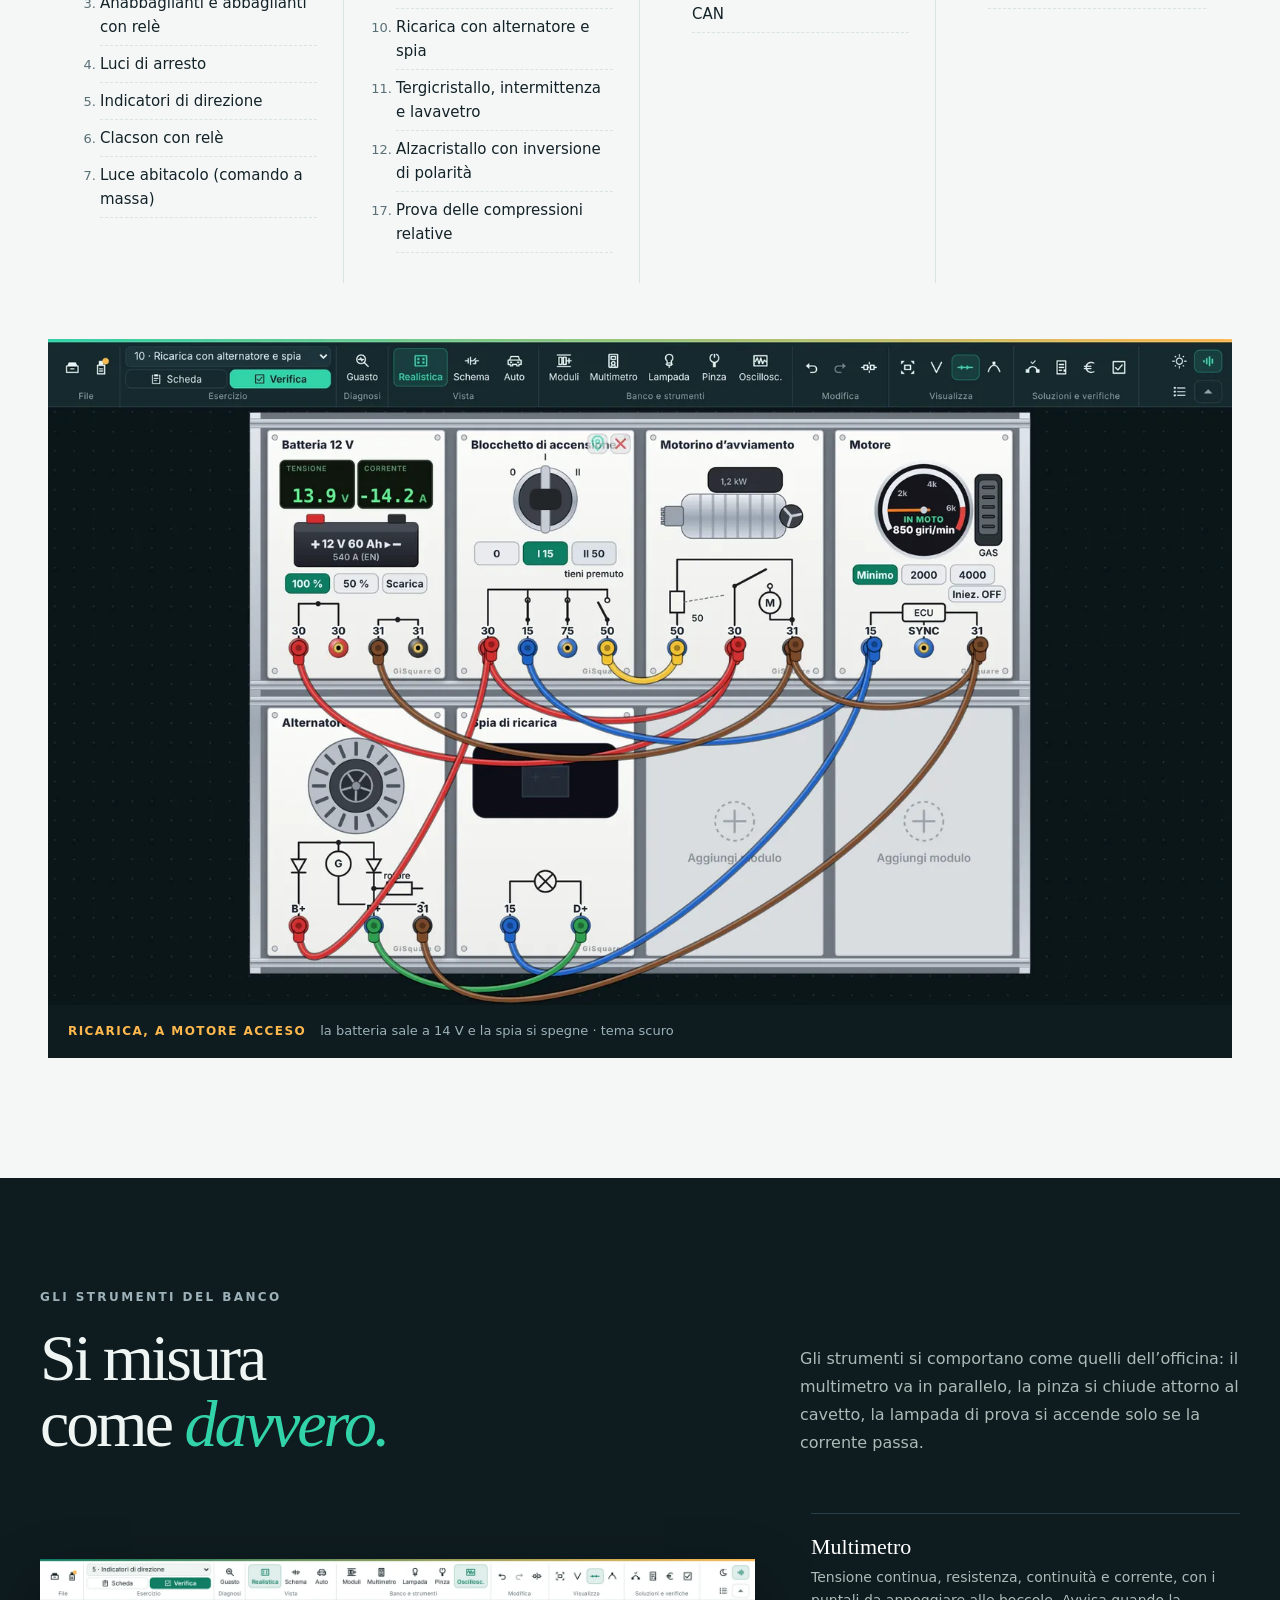
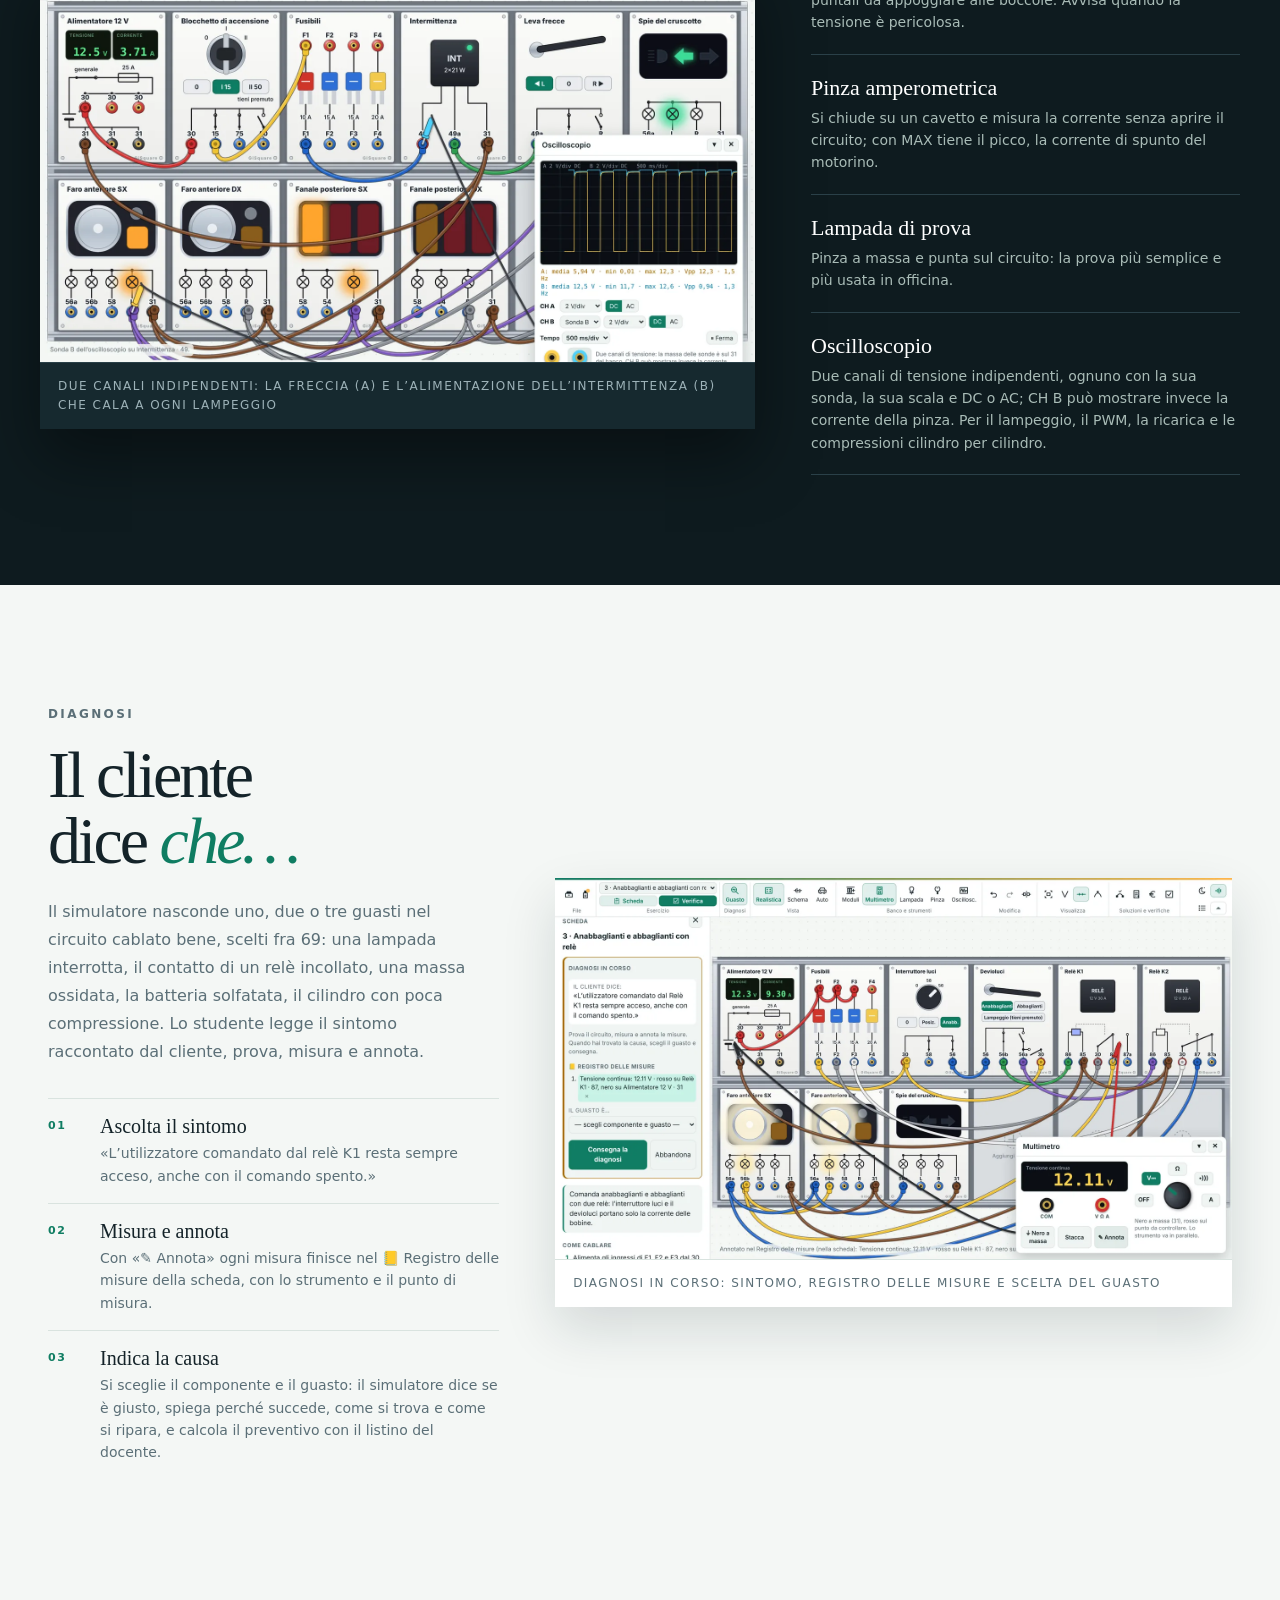
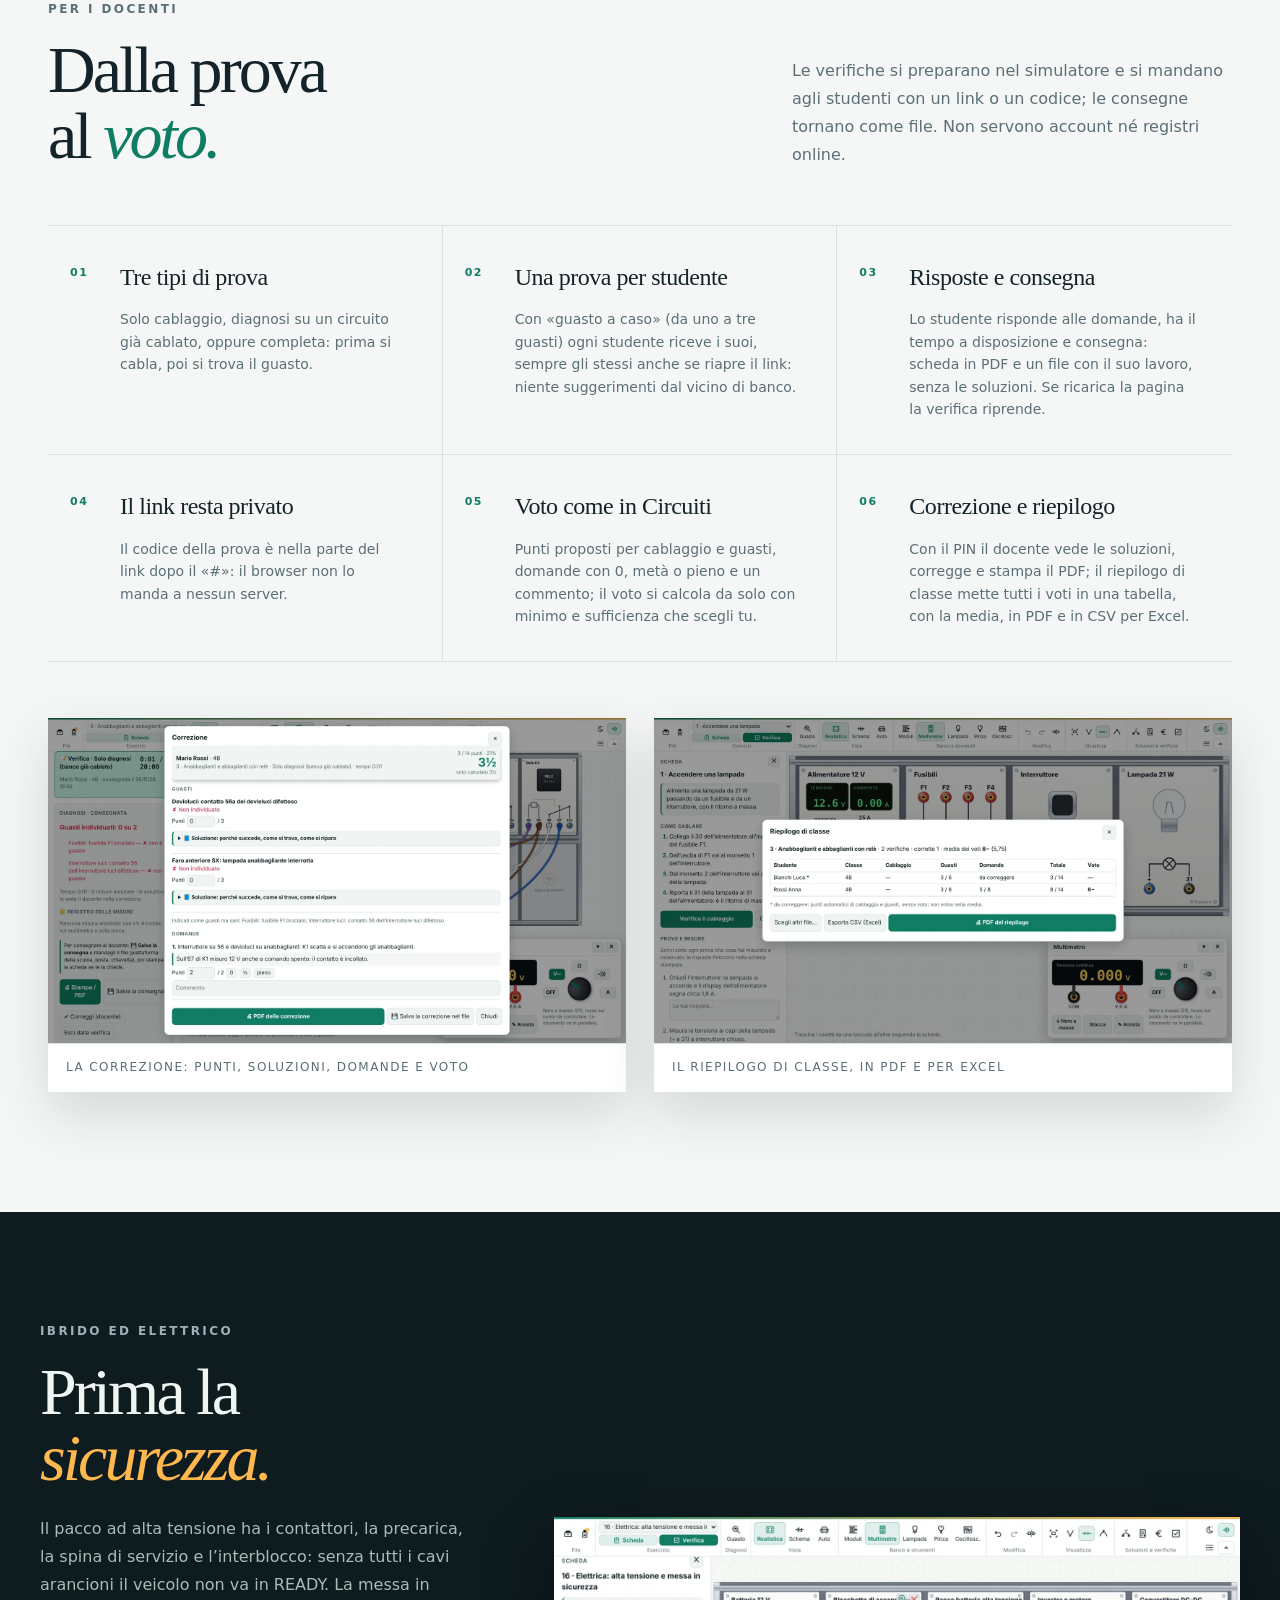
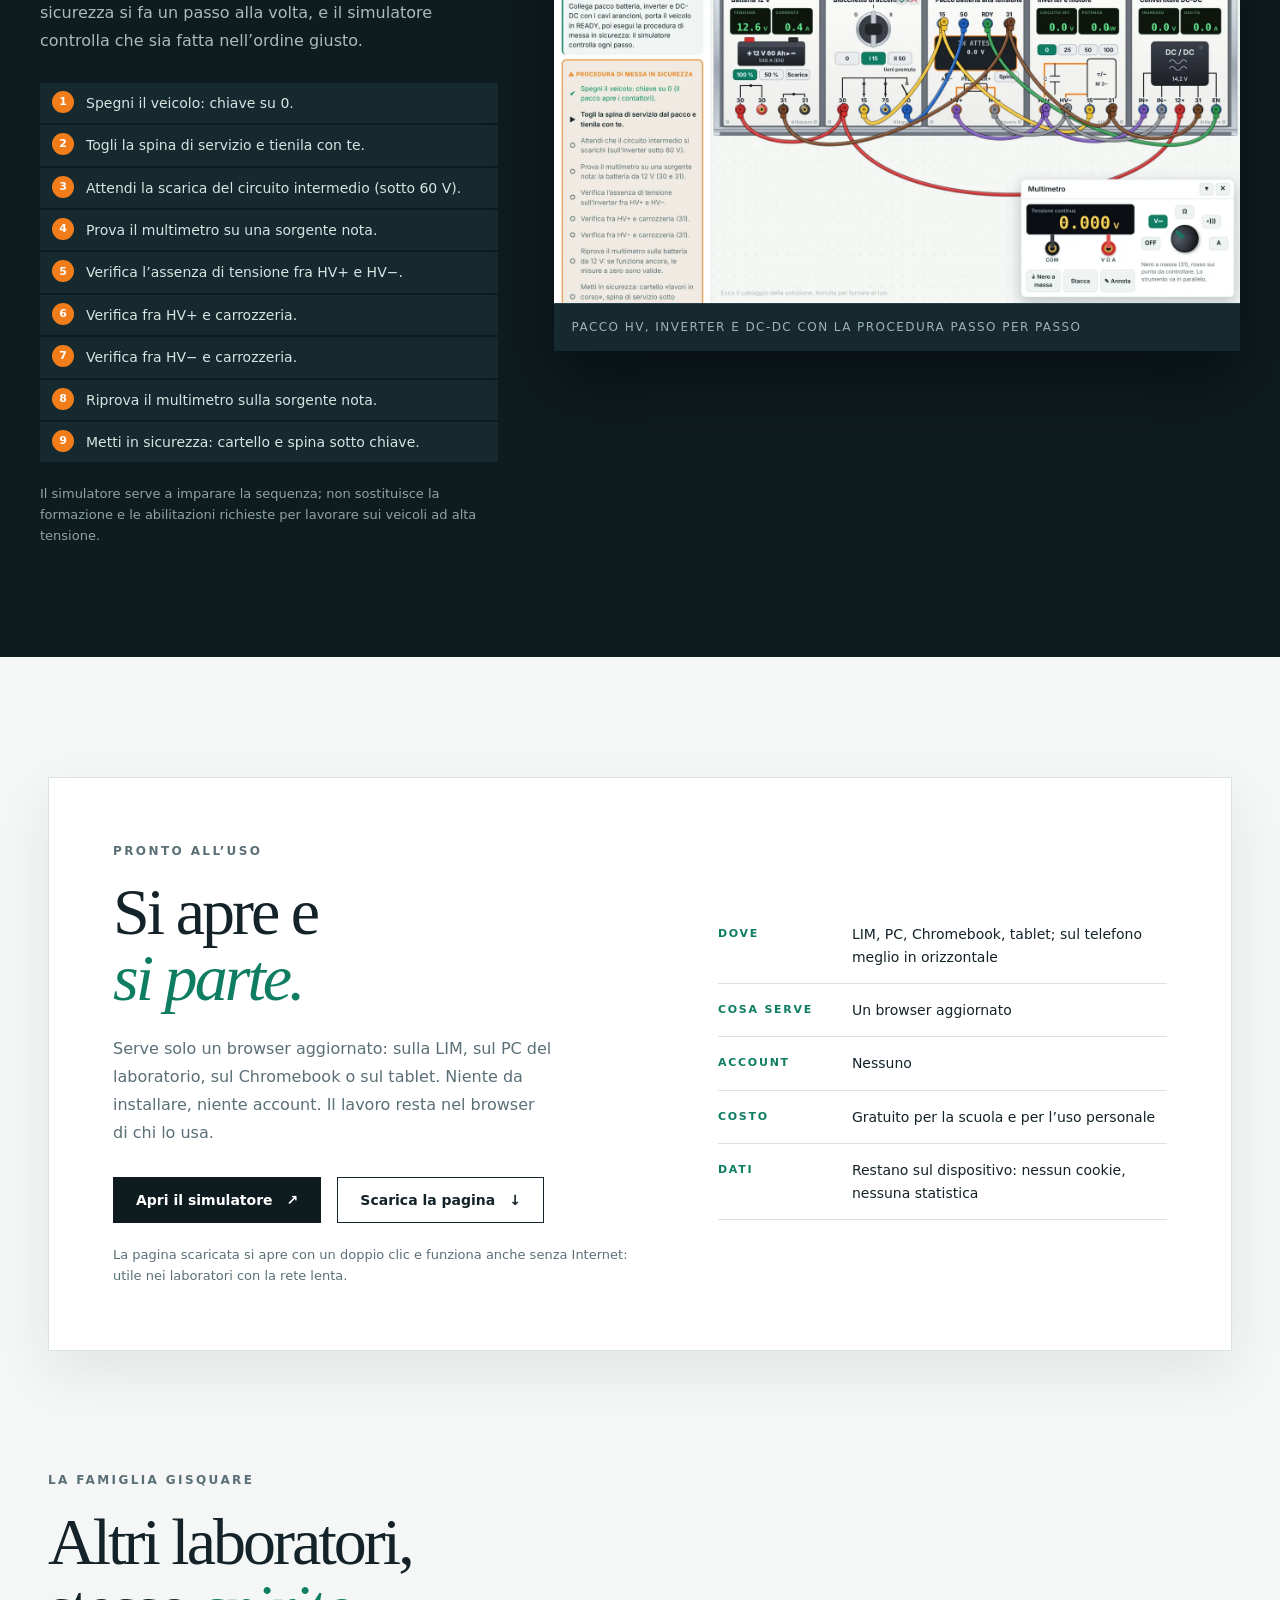
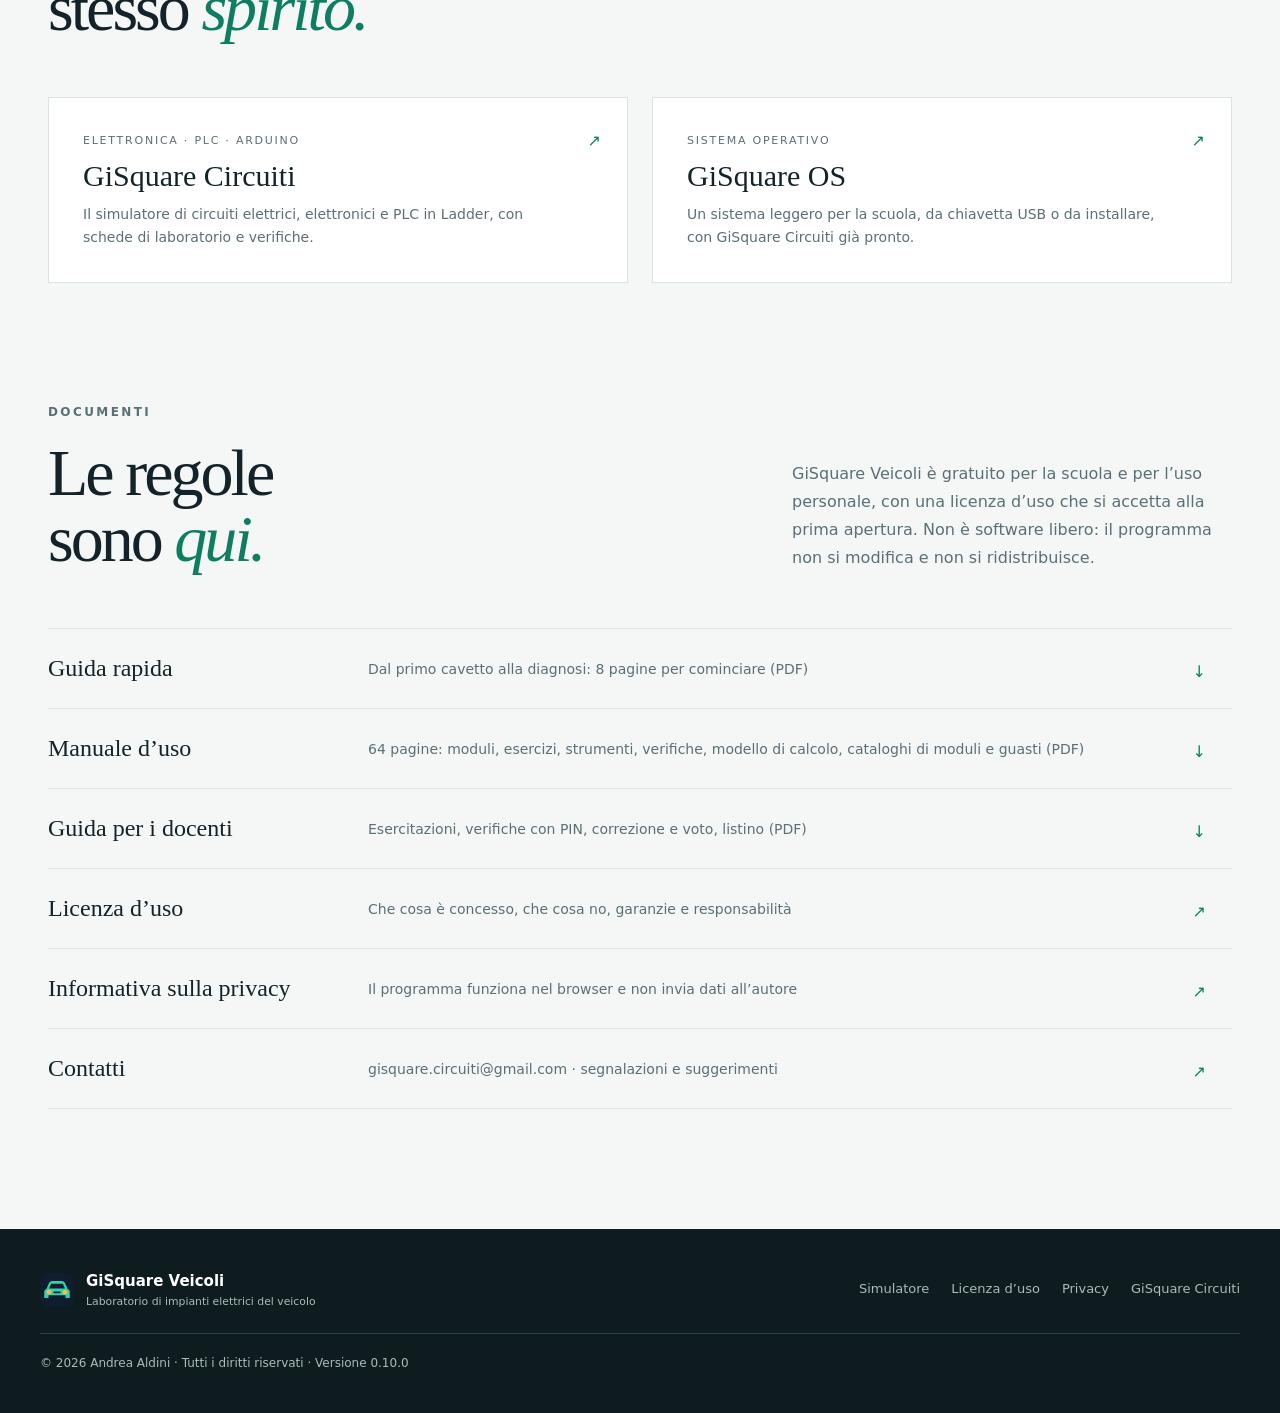
==== commit 30fae9d8: "Manuale esteso (64 pagine)" ====
--- a/index.html
+++ b/index.html
@@ -237,7 +237,7 @@
   </div>
   <ul class="documenti-elenco">
     <li><a href="documenti/gisquare-veicoli-guida-rapida.pdf?v=648c3790bb"><b>Guida rapida</b><span>Dal primo cavetto alla diagnosi: 8 pagine per cominciare (PDF)</span><i aria-hidden="true">↓</i></a></li>
-    <li><a href="documenti/gisquare-veicoli-manuale.pdf?v=10105faa78"><b>Manuale d’uso</b><span>Moduli, esercizi, strumenti, motore, alta tensione, diagnosi, file (PDF)</span><i aria-hidden="true">↓</i></a></li>
+    <li><a href="documenti/gisquare-veicoli-manuale.pdf?v=0f047a82b2"><b>Manuale d’uso</b><span>64 pagine: moduli, esercizi, strumenti, verifiche, modello di calcolo, cataloghi di moduli e guasti (PDF)</span><i aria-hidden="true">↓</i></a></li>
     <li><a href="documenti/gisquare-veicoli-guida-docenti.pdf?v=9bd5738b8b"><b>Guida per i docenti</b><span>Esercitazioni, verifiche con PIN, correzione e voto, listino (PDF)</span><i aria-hidden="true">↓</i></a></li>
     <li><a href="legal/LICENZA-D-USO.html"><b>Licenza d’uso</b><span>Che cosa è concesso, che cosa no, garanzie e responsabilità</span><i aria-hidden="true">↗</i></a></li>
     <li><a href="legal/INFORMATIVA-PRIVACY.html"><b>Informativa sulla privacy</b><span>Il programma funziona nel browser e non invia dati all’autore</span><i aria-hidden="true">↗</i></a></li>
